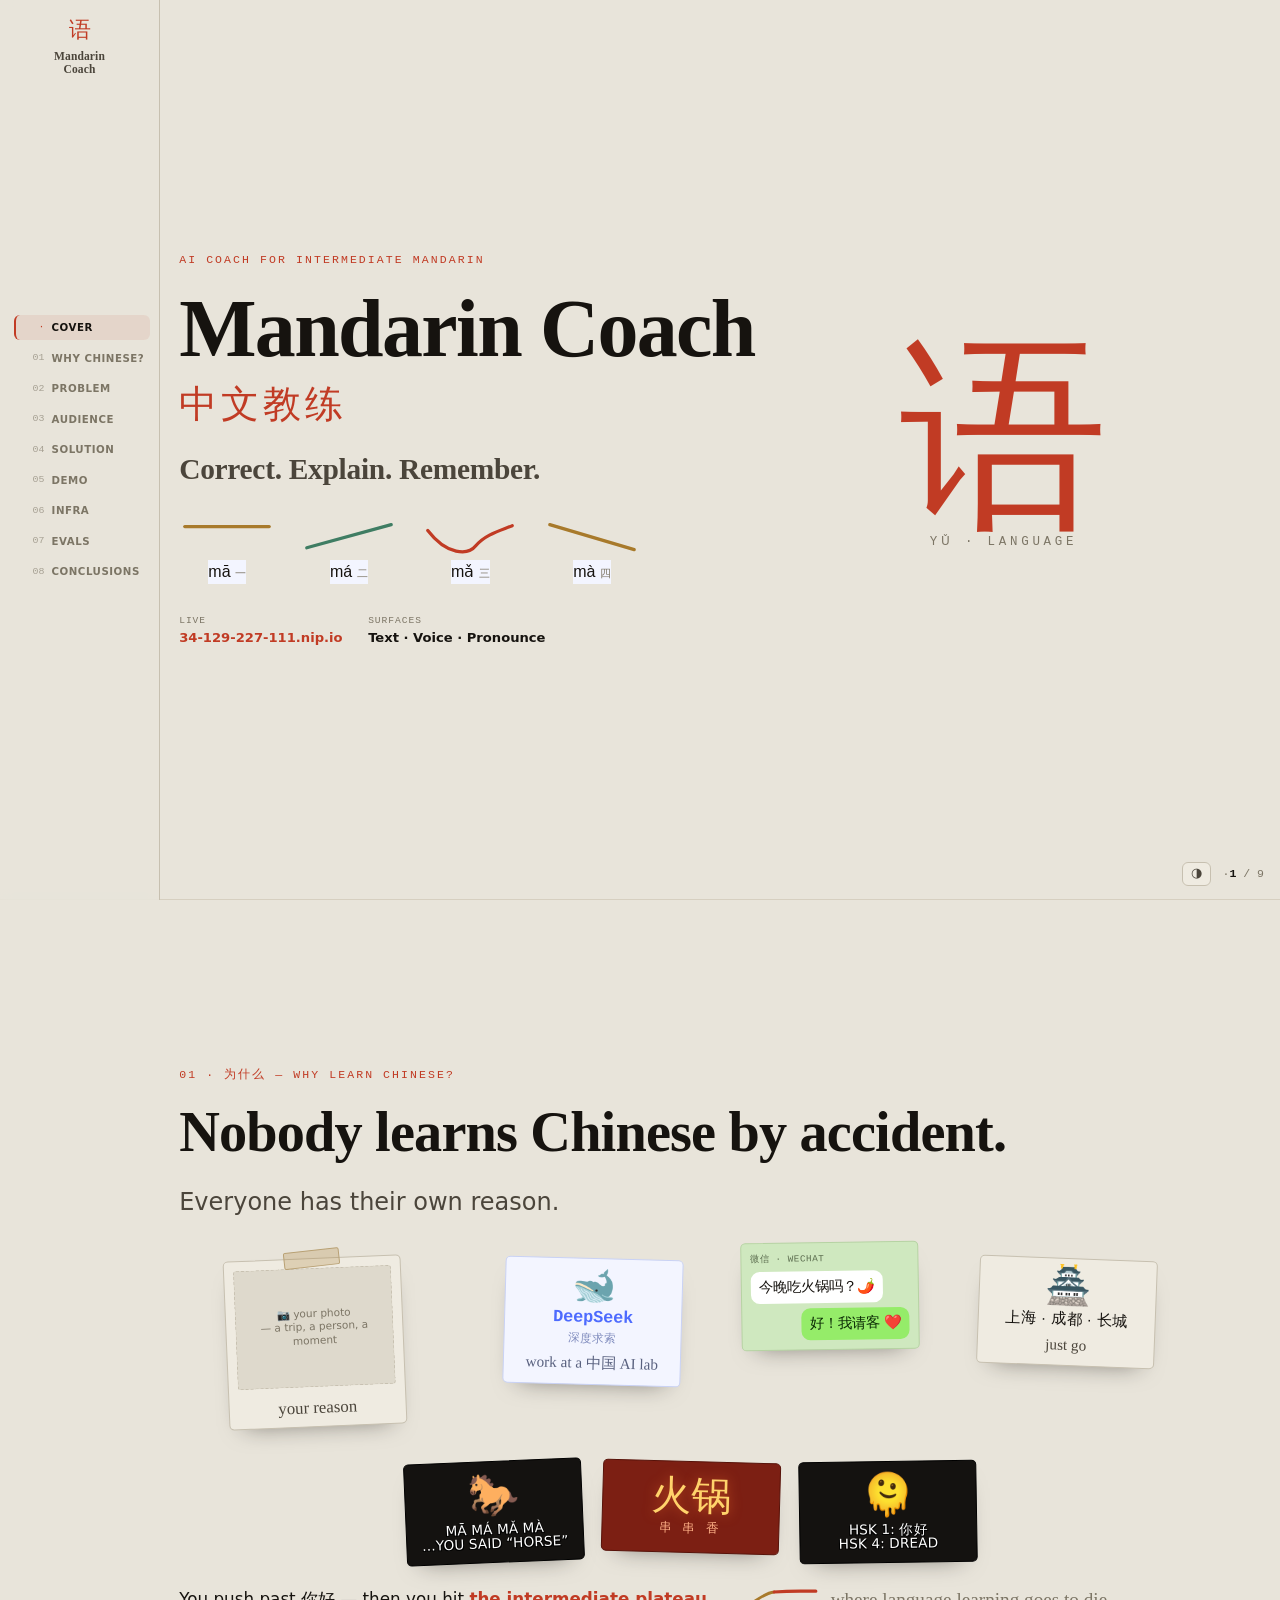
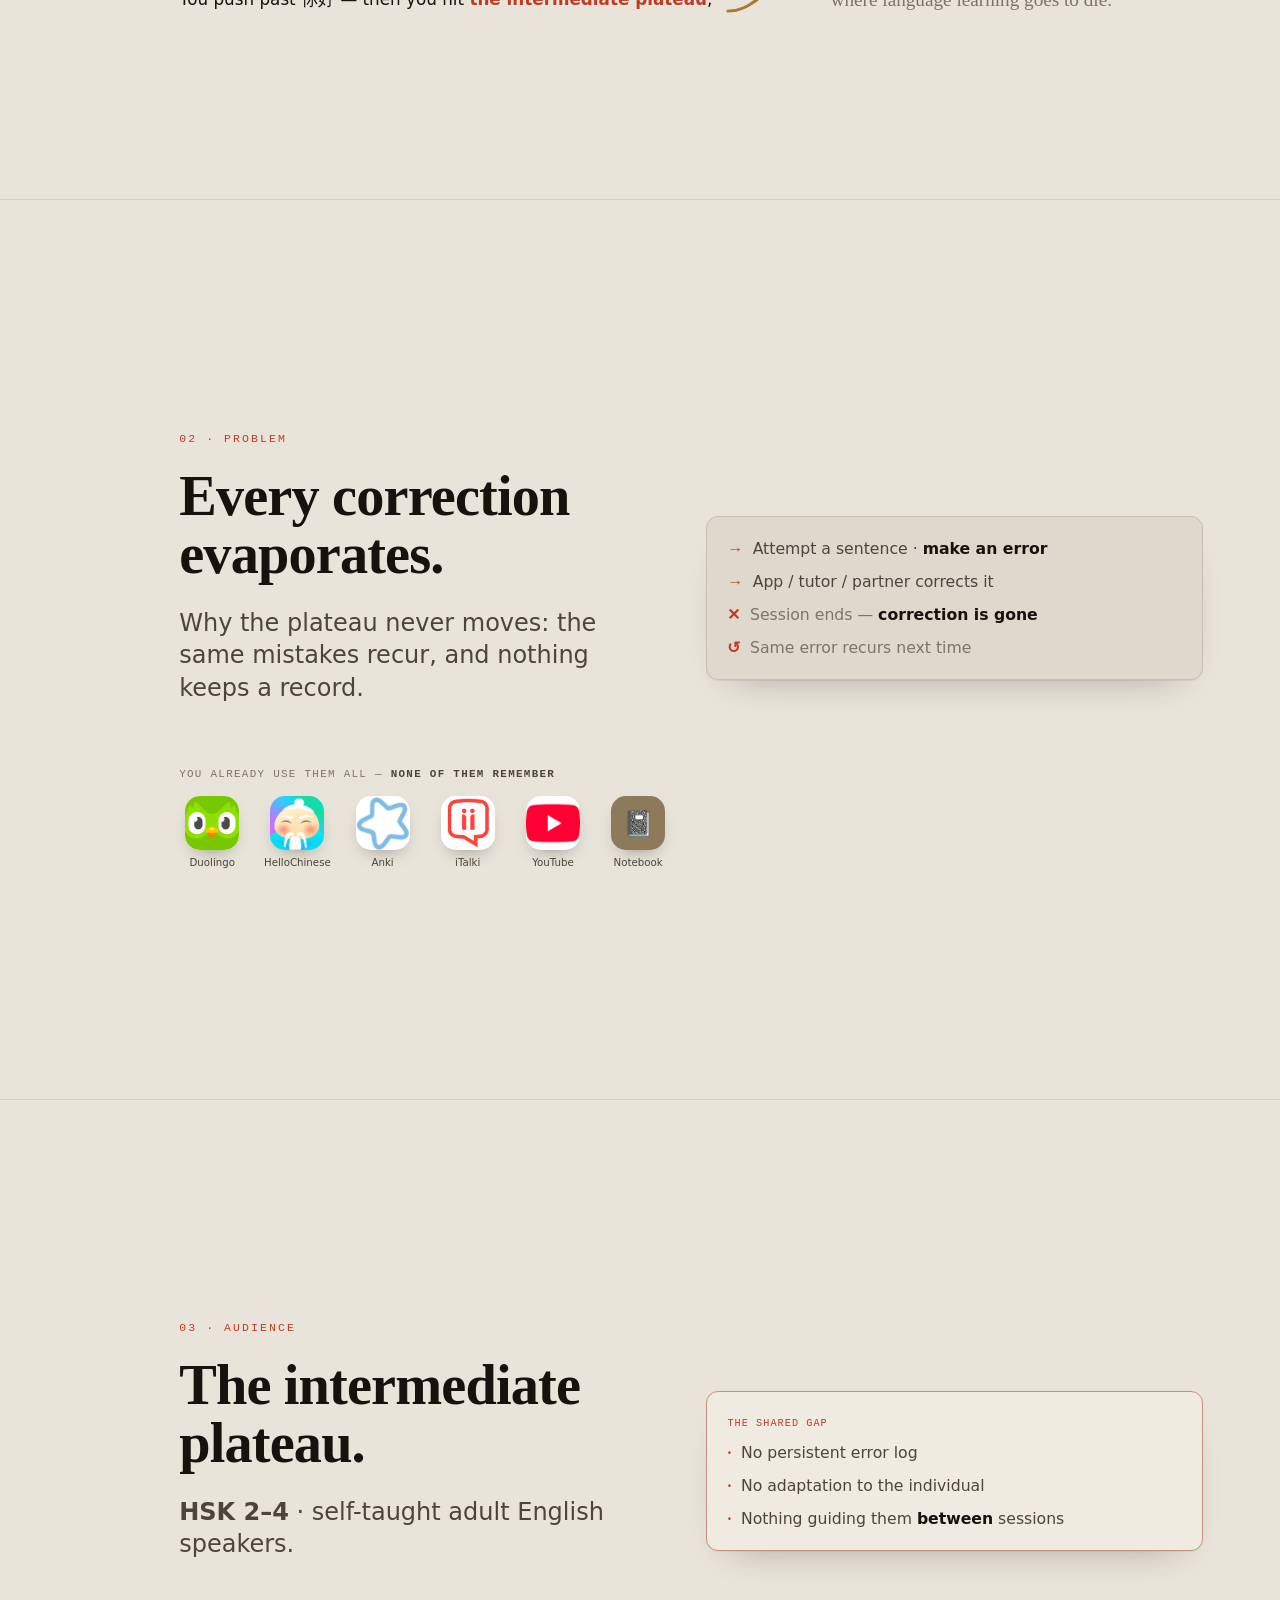
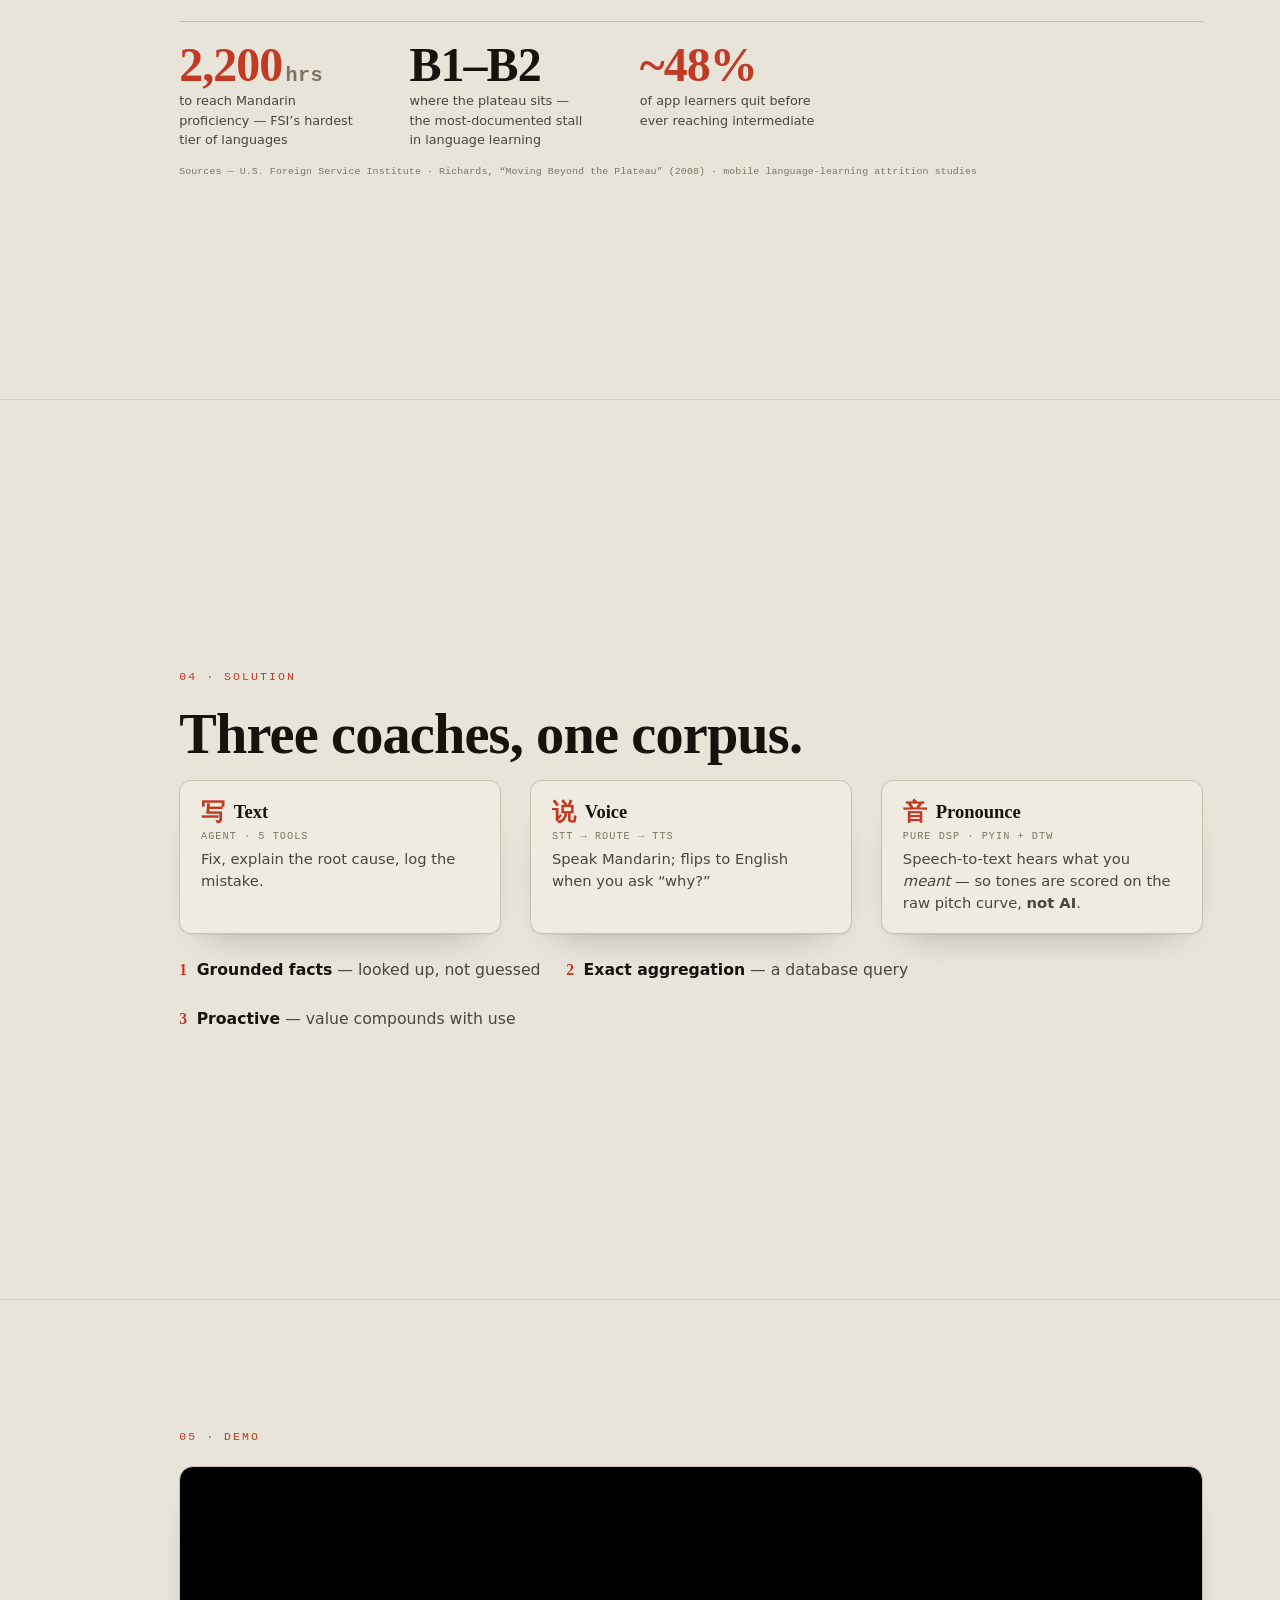
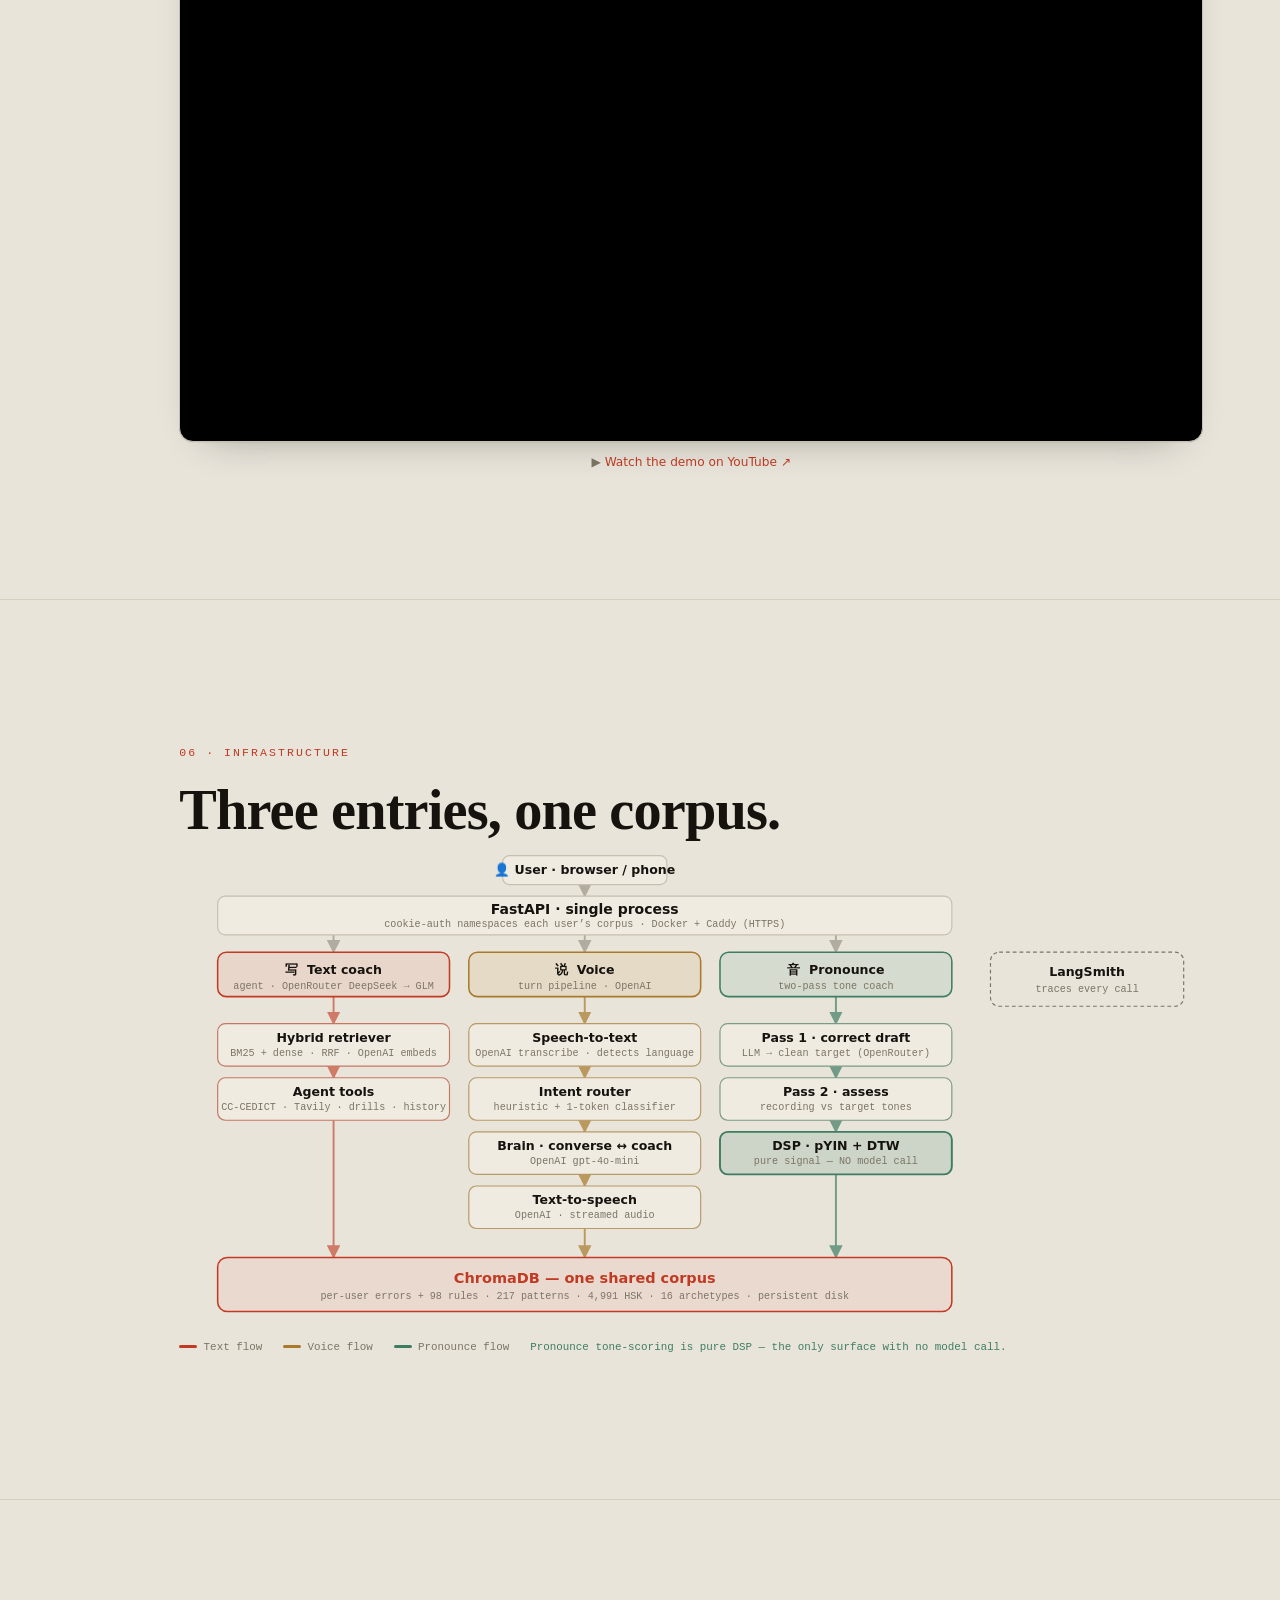
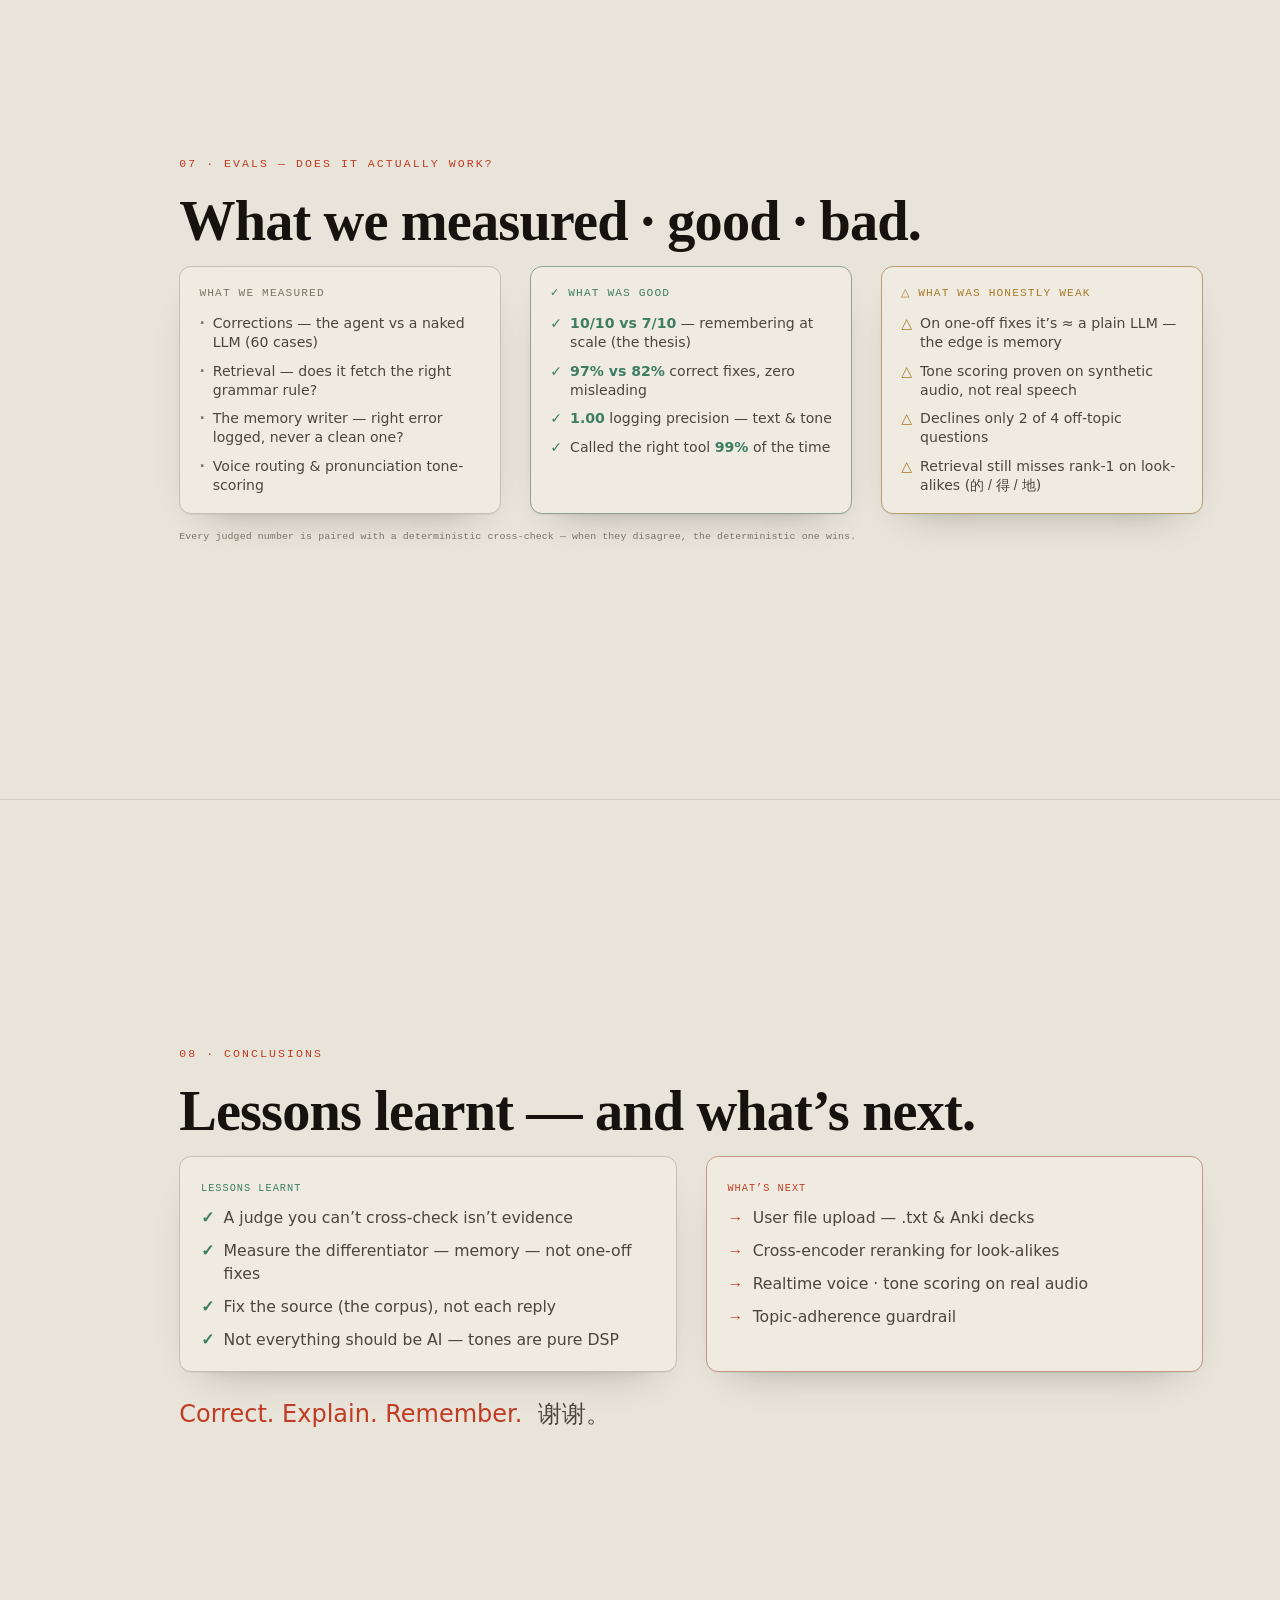
==== docs/presentation.html @ 0e67af4f "docs: embed the YouTube demo video on the Demo slide Co-Authored-By: Claude Opus 4.8 <noreply@anthro" ====
<!doctype html>
<html lang="en">
<head>
  <meta charset="utf-8">
  <meta name="viewport" content="width=device-width, initial-scale=1">
  <meta name="description" content="Mandarin Coach — product presentation deck.">
  <title>Mandarin Coach — Presentation</title>
</head>
<body>
<style>
  /* ============================================================
     Mandarin Coach — pitch deck
     Identity: "ink meets signal" — Chinese seal-ink linguistics
     fused with the pitch-contour / eval-metric engineering world.
     Sparse slides; full prose lives in the speaker script.
     ============================================================ */

  :root {
    --ink:      #16130F;
    --paper:    #E8E4DA;
    --paper-2:  #DEDACE;
    --cinnabar: #C13B24;
    --jade:     #3F7D63;
    --gold:     #A87A2B;

    --bg:        var(--paper);
    --bg-panel:  #EFEBE1;
    --bg-sunk:   #DED9CC;
    --fg:        var(--ink);
    --fg-soft:   #4B453B;
    --fg-faint:  #7C7565;
    --rule:      #C7C0B0;
    --rule-soft: #D6CFC0;
    --accent:    var(--cinnabar);
    --good:      var(--jade);
    --good-bg:   #DDE6DC;
    --neutral-bg:#DBD6C9;
    --shadow:    0 1px 0 rgba(22,19,15,.05), 0 18px 40px -28px rgba(22,19,15,.45);

    --maxw: 1080px;

    --sans: system-ui, -apple-system, "Segoe UI", Roboto, "Helvetica Neue", sans-serif;
    --serif: "Hoefler Text", "Baskerville", "Iowan Old Style", "Palatino Linotype", Georgia, serif;
    --mono: ui-monospace, "SF Mono", "JetBrains Mono", Menlo, Consolas, monospace;
    --cjk: "PingFang SC", "Hiragino Sans GB", "Source Han Sans SC", "Noto Sans CJK SC", "Microsoft YaHei", sans-serif;
    --hand: "Bradley Hand", "Marker Felt", "Segoe Print", "Comic Sans MS", cursive;
    --impact: "Impact", "Haettenschweiler", "Anton", "Arial Narrow Bold", var(--sans);
  }

  /* Light is the committed default for projection. Dark ships only as an
     explicit toggle (below) so it never auto-applies from the OS setting. */
  :root[data-theme="light"] {
    --bg:#E8E4DA; --bg-panel:#EFEBE1; --bg-sunk:#DED9CC;
    --fg:#16130F; --fg-soft:#4B453B; --fg-faint:#7C7565;
    --rule:#C7C0B0; --rule-soft:#D6CFC0;
    --cinnabar:#C13B24; --accent:#C13B24; --jade:#3F7D63; --good:#3F7D63;
    --good-bg:#DDE6DC; --gold:#A87A2B; --neutral-bg:#DBD6C9;
    --shadow:0 1px 0 rgba(22,19,15,.05), 0 18px 40px -28px rgba(22,19,15,.45);
  }
  :root[data-theme="dark"] {
    --bg:#16130F; --bg-panel:#1F1B16; --bg-sunk:#100D0A;
    --fg:#F2ECE0; --fg-soft:#C4BBAA; --fg-faint:#8A8171;
    --rule:#37312A; --rule-soft:#2A251F;
    --cinnabar:#E0623F; --accent:#E0623F; --jade:#74B192; --good:#74B192;
    --good-bg:#1B2A22; --gold:#D2A24C; --neutral-bg:#231F19;
    --shadow:0 1px 0 rgba(0,0,0,.3), 0 22px 48px -30px rgba(0,0,0,.8);
  }

  * { box-sizing: border-box; }
  /* The page itself is the scroll container — no nested scroller, no snap
     (scroll-snap misbehaves inside the artifact iframe). Slides stay full-height
     for local / full-screen presenting and one-per-page PDF export. */
  html { scroll-behavior: smooth; scroll-snap-type: y proximity; }
  @media (prefers-reduced-motion: reduce) { html { scroll-behavior: auto; scroll-snap-type: none; } }

  body {
    margin: 0; background: var(--bg); color: var(--fg);
    font-family: var(--sans); -webkit-font-smoothing: antialiased; line-height: 1.5;
  }

  .deck { position: relative; }

  .slide {
    scroll-snap-align: start; min-height: 100vh;
    display: flex; flex-direction: column; justify-content: center;
    padding: clamp(2rem, 5vw, 5rem) clamp(1.5rem, 6vw, 6rem);
    padding-left: clamp(1.5rem, 14vw, 12.5rem);
    position: relative; border-bottom: 1px solid var(--rule-soft);
  }
  .slide__inner { width: 100%; max-width: var(--maxw); margin: 0 auto; }

  /* ---------- left rail ---------- */
  .rail {
    position: fixed; left: 0; top: 0; bottom: 0;
    width: clamp(7.5rem, 13vw, 10rem);
    display: flex; flex-direction: column; justify-content: center; gap: .35rem;
    padding: 1.25rem .55rem 1.25rem .9rem;
    border-right: 1px solid var(--rule);
    background: color-mix(in srgb, var(--bg) 88%, transparent);
    backdrop-filter: blur(6px); z-index: 40;
  }
  .rail__mark {
    position: absolute; top: 1.2rem; left: 0; right: 0; text-align: center;
    font-family: var(--cjk); font-size: 1.4rem; color: var(--accent); line-height: 1;
  }
  .rail__brand {
    position: absolute; top: 3.1rem; left: 0; right: 0; text-align: center;
    font-family: var(--serif); font-weight: 600; font-size: .72rem; line-height: 1.15;
    color: var(--fg-soft); letter-spacing: .01em;
  }
  .rail a {
    display: grid; grid-template-columns: 1.4rem 1fr; align-items: center; gap: .45rem;
    text-decoration: none; color: var(--fg-faint);
    padding: .3rem .35rem; border-radius: 6px; transition: color .2s, background .2s;
    border-left: 2px solid transparent;
  }
  .rail a .n { font-family: var(--mono); font-size: .62rem; opacity: .6; font-variant-numeric: tabular-nums; text-align: right; }
  .rail a .t { font-size: .64rem; letter-spacing: .05em; text-transform: uppercase; font-weight: 600; white-space: nowrap; }
  .rail a[aria-current="true"] { color: var(--fg); border-left-color: var(--accent); background: color-mix(in srgb, var(--accent) 8%, transparent); }
  .rail a[aria-current="true"] .n { color: var(--accent); opacity: 1; }
  .rail a:hover { color: var(--fg); }
  @media (max-width: 780px) { .rail { display: none; } .slide { padding-left: clamp(1.5rem, 6vw, 5rem); } }

  /* ---------- hud ---------- */
  .hud {
    position: fixed; right: 1rem; bottom: .9rem; z-index: 45;
    display: flex; align-items: center; gap: .75rem;
    font-family: var(--mono); font-size: .72rem; color: var(--fg-faint); font-variant-numeric: tabular-nums;
  }
  .hud button {
    font: inherit; font-size: .82rem; cursor: pointer; background: var(--bg-panel); color: var(--fg-soft);
    border: 1px solid var(--rule); border-radius: 6px; padding: .28rem .5rem; line-height: 1;
  }
  .hud button:hover { color: var(--fg); border-color: var(--accent); }
  .hud .count b { color: var(--fg); }
  .hint {
    position: fixed; left: 50%; bottom: .9rem; transform: translateX(-50%); z-index: 44;
    font-size: .62rem; letter-spacing: .06em; text-transform: uppercase; color: var(--fg-faint);
    font-family: var(--mono); transition: opacity .5s; pointer-events: none;
  }
  @media print { .hud, .rail, .hint { display: none !important; } }

  /* ---------- typography ---------- */
  .eyebrow {
    font-family: var(--mono); font-size: .72rem; letter-spacing: .18em; text-transform: uppercase;
    color: var(--accent); margin: 0 0 1.3rem;
  }
  h1, h2, h3 { font-family: var(--serif); font-weight: 600; text-wrap: balance; }
  h1 { font-size: clamp(2.8rem, 6.4vw, 5.4rem); line-height: .98; letter-spacing: -.02em; margin: 0; }
  h2 { font-size: clamp(2.1rem, 4.4vw, 3.6rem); line-height: 1.02; letter-spacing: -.015em; margin: 0 0 1rem; }
  h3 { font-size: 1.16rem; line-height: 1.2; margin: 0 0 .3rem; }
  .lead { font-size: clamp(1.1rem, 1.9vw, 1.5rem); color: var(--fg-soft); max-width: 30ch; line-height: 1.35; }
  .muted { color: var(--fg-faint); }
  .accent { color: var(--accent); }
  .zh { font-family: var(--cjk); }

  /* tone motif */
  .tones { display: flex; gap: clamp(.7rem,2.2vw,1.6rem); flex-wrap: wrap; }
  .tone { display: flex; flex-direction: column; align-items: center; gap: .3rem; }
  .tone svg { width: clamp(58px, 8vw, 96px); height: auto; display: block; }
  .tone svg path { fill: none; stroke-width: 3.4; stroke-linecap: round; stroke-linejoin: round; }
  .tone .lab { font-family: var(--cjk); font-size: 1rem; color: var(--fg); }
  .tone .lab small { font-family: var(--mono); color: var(--fg-faint); font-size: .66rem; }

  /* layout helpers */
  .grid { display: grid; gap: clamp(1rem, 2.4vw, 1.8rem); }
  .cols-2 { grid-template-columns: repeat(2, 1fr); }
  .cols-3 { grid-template-columns: repeat(3, 1fr); }
  @media (max-width: 860px) { .cols-2, .cols-3 { grid-template-columns: 1fr; } }

  .card {
    background: var(--bg-panel); border: 1px solid var(--rule); border-radius: 12px;
    padding: 1.2rem 1.3rem; box-shadow: var(--shadow);
  }
  .card h3 { display: flex; align-items: center; gap: .55rem; }
  .card .kanji { font-family: var(--cjk); color: var(--accent); font-size: 1.5rem; line-height: 1; }
  .card p { font-size: .92rem; color: var(--fg-soft); margin: .25rem 0 0; }
  .card .role { font-family: var(--mono); font-size: .64rem; text-transform: uppercase; letter-spacing: .1em; color: var(--fg-faint); }

  /* metric figures */
  .stat { display: flex; flex-direction: column; gap: .15rem; }
  .stat .fig { font-family: var(--serif); font-weight: 600; font-size: clamp(2.6rem, 5vw, 3.8rem); line-height: 1; letter-spacing: -.02em; font-variant-numeric: tabular-nums; }
  .stat .fig.good { color: var(--good); }
  .stat .fig.accent { color: var(--accent); }
  .stat .cap { font-size: .8rem; color: var(--fg-soft); max-width: 22ch; }
  .stat .sub { font-family: var(--mono); font-size: .66rem; color: var(--fg-faint); }
  .versus { font-family: var(--mono); font-size: .72rem; color: var(--fg-faint); font-variant-numeric: tabular-nums; }
  .versus s { text-decoration: none; }

  /* short bullet list */
  ul.clean { list-style: none; padding: 0; margin: 0; display: flex; flex-direction: column; gap: .6rem; }
  ul.clean li { display: flex; gap: .6rem; font-size: .98rem; color: var(--fg-soft); align-items: baseline; }
  ul.clean li b { color: var(--fg); font-weight: 600; }
  ul.clean li .mk { color: var(--accent); font-family: var(--serif); font-weight: 700; flex: 0 0 auto; }

  code { font-family: var(--mono); font-size: .84em; background: var(--bg-sunk); padding: .05em .35em; border-radius: 4px; }

  /* chat mock */
  .phone { background: var(--bg-sunk); border: 1px solid var(--rule); border-radius: 16px; padding: 1rem; display: flex; flex-direction: column; gap: .65rem; box-shadow: var(--shadow); }
  .bubble { border-radius: 12px; padding: .55rem .8rem; font-size: .9rem; max-width: 90%; line-height: 1.4; }
  .bubble.me { align-self: flex-end; background: var(--neutral-bg); border: 1px solid var(--rule); }
  .bubble.ai { align-self: flex-start; background: var(--bg-panel); border: 1px solid var(--rule); }
  .ruby { display: inline-flex; flex-direction: column; align-items: center; margin: 0 .06em; vertical-align: bottom; }
  .ruby .py { font-family: var(--mono); font-size: .58rem; color: var(--fg-faint); line-height: 1; }
  .ruby .hz { font-family: var(--cjk); font-size: 1.15rem; line-height: 1.2; }
  .bubble .note { font-size: .72rem; color: var(--fg-faint); margin-top: .35rem; }
  .bubble .wrong { color: var(--accent); }
  .bubble .right { color: var(--good); font-weight: 600; }
  .memtag { font-family: var(--mono); font-size: .68rem; color: var(--accent); border: 1px dashed color-mix(in srgb, var(--accent) 45%, var(--rule)); border-radius: 6px; padding: .3rem .5rem; align-self: flex-start; }

  /* demo video screen */
  .videoscreen { position: relative; width: 100%; aspect-ratio: 16 / 9; background: linear-gradient(150deg, var(--bg-panel), var(--bg-sunk)); border: 1px solid var(--rule); border-radius: 14px; box-shadow: var(--shadow); display: flex; flex-direction: column; align-items: center; justify-content: center; gap: .8rem; overflow: hidden; }
  .videoscreen .chrome { position: absolute; top: 0; left: 0; right: 0; height: 28px; background: var(--bg-panel); border-bottom: 1px solid var(--rule); display: flex; align-items: center; gap: .35rem; padding: 0 .7rem; }
  .videoscreen .chrome i { width: 8px; height: 8px; border-radius: 50%; background: var(--rule); }
  .videoscreen .chrome .url { margin-left: .6rem; font-family: var(--mono); font-size: .6rem; letter-spacing: .04em; color: var(--fg-faint); }
  .videoscreen .play { width: 62px; height: 62px; border-radius: 50%; background: var(--accent); color: #fff; display: flex; align-items: center; justify-content: center; font-size: 1.4rem; padding-left: 4px; box-shadow: 0 10px 24px -8px color-mix(in srgb, var(--accent) 65%, transparent); }
  .videoscreen .vlabel { font-family: var(--mono); font-size: .72rem; letter-spacing: .1em; text-transform: uppercase; color: var(--fg-faint); }
  .vcap { text-align: center; font-size: .76rem; color: var(--fg-faint); margin: .7rem 0 0; }
  .demovid { width: 100%; aspect-ratio: 16 / 9; border-radius: 14px; border: 1px solid var(--rule); background: #000; box-shadow: var(--shadow); display: block; }
  .videoembed { position: relative; width: 100%; aspect-ratio: 16 / 9; border-radius: 14px; overflow: hidden; border: 1px solid var(--rule); box-shadow: var(--shadow); background: #000; }
  .videoembed iframe { position: absolute; inset: 0; width: 100%; height: 100%; border: 0; }
  .vcap a { color: var(--accent); text-decoration: none; }
  .vcap a:hover { text-decoration: underline; }

  /* infra diagram */
  .diagram { display: flex; flex-direction: column; gap: .7rem; }
  .layer { border: 1px solid var(--rule); border-radius: 12px; padding: .8rem 1rem; background: var(--bg-panel); }
  .layer.vm { border-color: color-mix(in srgb, var(--accent) 35%, var(--rule)); background: color-mix(in srgb, var(--accent) 6%, var(--bg-panel)); }
  .layer__label { font-family: var(--mono); font-size: .62rem; letter-spacing: .1em; text-transform: uppercase; color: var(--fg-faint); margin-bottom: .55rem; }
  .layer.vm > .layer__label { color: var(--accent); }
  .nodes { display: flex; gap: .55rem; flex-wrap: wrap; }
  .node { flex: 1 1 140px; background: var(--bg); border: 1px solid var(--rule); border-radius: 9px; padding: .55rem .7rem; min-width: 128px; }
  .node b { display: block; font-size: .84rem; }
  .node span { font-family: var(--mono); font-size: .62rem; color: var(--fg-faint); }
  .node.ext { background: var(--bg-sunk); border-style: dashed; }
  .flowdown { text-align: center; color: var(--fg-faint); font-family: var(--mono); font-size: .8rem; line-height: .5; }

  /* cover */
  .cover__grid { display: grid; grid-template-columns: 1.3fr .9fr; gap: clamp(1.5rem, 4vw, 3rem); align-items: center; }
  @media (max-width: 860px) { .cover__grid { grid-template-columns: 1fr; } }
  .cover__meta { display: flex; flex-wrap: wrap; gap: 1.6rem; margin-top: 1.9rem; font-size: .82rem; }
  .cover__meta div span { display: block; font-family: var(--mono); font-size: .6rem; letter-spacing: .1em; text-transform: uppercase; color: var(--fg-faint); }
  .cover__meta div b { font-weight: 600; }
  .cover__meta a { color: var(--accent); text-decoration: none; }
  .bigkanji { font-family: var(--cjk); font-size: clamp(6rem, 18vw, 13rem); line-height: .8; color: var(--accent); text-align: center; }
  .bigkanji small { display: block; font-family: var(--mono); font-size: .78rem; letter-spacing: .3em; color: var(--fg-faint); margin-top: 1.2rem; }
  .cover__zh { font-family: var(--cjk); color: var(--accent); font-size: clamp(1.6rem, 3vw, 2.4rem); letter-spacing: .1em; margin: .35rem 0 0; }
  .cover__tag { font-family: var(--serif); font-weight: 600; font-size: clamp(1.25rem, 2.3vw, 1.9rem); color: var(--fg-soft); margin: .9rem 0 0; letter-spacing: -.01em; }

  /* ---------- Why-Chinese scrapbook ---------- */
  .scrap { display: flex; flex-wrap: wrap; gap: 1.1rem 1.2rem; justify-content: center; align-items: flex-start; margin: 1.1rem 0 1.3rem; }
  .snap { position: relative; width: 178px; background: var(--bg-panel); border: 1px solid var(--rule); border-radius: 5px; box-shadow: 0 12px 24px -16px rgba(22,19,15,.55); padding: .55rem; }
  .snap:nth-child(4n+1) { transform: rotate(-2.4deg); }
  .snap:nth-child(4n+2) { transform: rotate(1.6deg); }
  .snap:nth-child(4n+3) { transform: rotate(-.9deg); }
  .snap:nth-child(4n+4) { transform: rotate(2.2deg); }
  .snap .tape { position: absolute; top: -9px; left: 50%; width: 56px; height: 17px; transform: translateX(-50%) rotate(-4deg); background: color-mix(in srgb, var(--gold) 24%, transparent); border: 1px solid color-mix(in srgb, var(--gold) 45%, var(--rule)); border-radius: 2px; }
  .hand { font-family: var(--hand); }

  .polaroid { padding-bottom: .3rem; }
  .polaroid .photo { aspect-ratio: 4/3; background: var(--bg-sunk); border: 1px dashed var(--rule); border-radius: 3px; display: flex; align-items: center; justify-content: center; text-align: center; color: var(--fg-faint); font-size: .66rem; line-height: 1.3; padding: .5rem; }
  .polaroid figcaption { font-family: var(--hand); text-align: center; color: var(--fg-soft); font-size: 1.05rem; padding: .5rem .2rem .1rem; }

  .wechat { background: #cfe8bf; border-color: #b6d3a3; }
  .wechat .wxhead { font-family: var(--mono); font-size: .58rem; letter-spacing: .06em; text-transform: uppercase; color: #5c6d4f; margin-bottom: .35rem; }
  .wechat .wxwrap { display: flex; flex-direction: column; gap: .32rem; }
  .wechat .wx { font-family: var(--cjk); font-size: .9rem; border-radius: 9px; padding: .32rem .5rem; max-width: 86%; }
  .wechat .wx.in { background: #ffffff; color: #16130F; align-self: flex-start; }
  .wechat .wx.out { background: #95EC69; color: #0b2a05; margin-left: auto; }

  .sign { background: #7c1f13; border-color: #571209; text-align: center; padding: .8rem .55rem; }
  .sign .big { display: block; font-family: var(--cjk); font-size: 2.5rem; line-height: 1; color: #ffd36b; text-shadow: 0 0 12px rgba(255,120,50,.55); }
  .sign small { font-family: var(--cjk); font-size: .78rem; letter-spacing: .32em; color: #ffb187; }

  .tian { text-align: center; padding-bottom: .35rem; }
  .tian .sq { position: relative; width: 90px; height: 90px; margin: .25rem auto .1rem; display: flex; align-items: center; justify-content: center; font-family: var(--cjk); font-size: 2.9rem; color: var(--accent); border: 1.5px solid color-mix(in srgb, var(--accent) 60%, var(--rule)); }
  .tian .sq::before { content: ""; position: absolute; left: 0; right: 0; top: 50%; border-top: 1px dashed color-mix(in srgb, var(--accent) 45%, var(--rule)); }
  .tian .sq::after { content: ""; position: absolute; top: 0; bottom: 0; left: 50%; border-left: 1px dashed color-mix(in srgb, var(--accent) 45%, var(--rule)); }
  .tian figcaption { font-family: var(--hand); color: var(--fg-soft); font-size: 1rem; }

  .sub { background: #0d0d0d; border-color: #000; padding: .7rem .6rem; }
  .sub .line { font-family: var(--cjk); color: #fff; text-align: center; font-size: 1.1rem; }
  .sub .py { font-family: var(--mono); color: #b9b9b9; text-align: center; font-size: .62rem; margin-top: .18rem; }

  .meme { background: #141210; border-color: #000; text-align: center; padding: .7rem .55rem; }
  .meme .big { display: block; font-size: 2.6rem; line-height: 1.05; }
  .meme .cap { display: block; font-family: var(--impact); text-transform: uppercase; color: #fff; font-size: .85rem; line-height: 1.08; letter-spacing: .01em; margin-top: .3rem; text-shadow: 1px 1px 0 #000, -1px 1px 0 #000; }

  .lab { background: #f3f5ff; border-color: #c9d2f5; text-align: center; }
  .lab .big { display: block; font-size: 2.2rem; line-height: 1; }
  .lab .brand { display: block; font-family: var(--mono); font-weight: 700; font-size: 1.06rem; color: #4d6bfe; letter-spacing: -.01em; margin-top: .12rem; }
  .lab .sm { display: block; font-family: var(--cjk); font-size: .72rem; color: #7f8bbd; }
  .lab figcaption { font-family: var(--hand); color: #59617f; font-size: .95rem; margin-top: .28rem; }

  .travel { text-align: center; }
  .travel .big { display: block; font-size: 2.3rem; line-height: 1; }
  .travel .places { display: block; font-family: var(--cjk); font-size: .95rem; color: var(--fg); margin-top: .2rem; letter-spacing: .04em; }
  .travel figcaption { font-family: var(--hand); color: var(--fg-soft); font-size: .95rem; margin-top: .2rem; }

  @media (max-width: 780px) { .snap { width: 44vw; } }

  /* ---------- architecture flow diagram ---------- */
  .archwrap { overflow-x: auto; margin-top: .3rem; }
  .arch { width: 100%; min-width: 880px; height: auto; display: block; }
  .arch text { text-anchor: middle; }
  .arch .box { fill: var(--bg-panel); stroke: var(--rule); stroke-width: 1.2; }
  .arch .box.hdrT { fill: color-mix(in srgb, var(--cinnabar) 12%, var(--bg-panel)); stroke: var(--cinnabar); stroke-width: 1.6; }
  .arch .box.hdrV { fill: color-mix(in srgb, var(--gold) 15%, var(--bg-panel)); stroke: var(--gold); stroke-width: 1.6; }
  .arch .box.hdrP { fill: color-mix(in srgb, var(--jade) 15%, var(--bg-panel)); stroke: var(--jade); stroke-width: 1.6; }
  .arch .box.text { stroke: color-mix(in srgb, var(--cinnabar) 55%, var(--rule)); }
  .arch .box.voice { stroke: color-mix(in srgb, var(--gold) 55%, var(--rule)); }
  .arch .box.pron { stroke: color-mix(in srgb, var(--jade) 55%, var(--rule)); }
  .arch .box.hi { fill: color-mix(in srgb, var(--jade) 20%, var(--bg-panel)); stroke: var(--jade); stroke-width: 2; }
  .arch .box.ext { fill: var(--bg-sunk); }
  .arch .box.spine { fill: color-mix(in srgb, var(--accent) 10%, var(--bg-panel)); stroke: var(--accent); stroke-width: 1.6; }
  .arch .box.trace { fill: none; stroke: var(--fg-faint); stroke-dasharray: 4 3; }
  .arch .ttl { fill: var(--fg); font: 600 13px var(--sans); }
  .arch .sub { fill: var(--fg-faint); font: 10.5px var(--mono); }
  .arch .big { fill: var(--fg); font: 600 14.5px var(--sans); }
  .arch .lg { fill: var(--accent); font: 600 15px var(--sans); }
  .arch .link { fill: none; stroke-width: 2; }
  .arch .link.flow { stroke: var(--fg-faint); opacity: .5; }
  .arch .link.text { stroke: var(--cinnabar); opacity: .62; }
  .arch .link.voice { stroke: var(--gold); opacity: .7; }
  .arch .link.pron { stroke: var(--jade); opacity: .7; }
  .arch .link.trace { stroke: var(--fg-faint); stroke-dasharray: 4 4; opacity: .5; }

  .archlegend { display: flex; flex-wrap: wrap; gap: .4rem 1.3rem; align-items: center; margin-top: .7rem; font-family: var(--mono); font-size: .68rem; color: var(--fg-faint); }
  .archlegend i { display: inline-block; width: 18px; height: 3px; border-radius: 2px; vertical-align: middle; margin-right: .4rem; }
  .archlegend i.text { background: var(--cinnabar); }
  .archlegend i.voice { background: var(--gold); }
  .archlegend i.pron { background: var(--jade); }
  .archlegend i.trace { background: repeating-linear-gradient(90deg, var(--fg-faint) 0 4px, transparent 4px 8px); }
  .archlegend .em { color: var(--jade); }

  /* ---------- evals split ---------- */
  .evalsplit { margin-top: .3rem; align-items: start; }
  .evalcol { display: flex; flex-direction: column; gap: 1rem; }
  .evalcol .clabel { font-family: var(--mono); font-size: .7rem; letter-spacing: .14em; text-transform: uppercase; }
  .evalcol.text .clabel { color: var(--cinnabar); }
  .evalcol.voice .clabel { color: var(--gold); }
  .evalstats { display: flex; gap: 1.4rem 1.9rem; flex-wrap: wrap; }
  .evalstats .stat .fig { font-size: clamp(1.9rem, 3.4vw, 2.7rem); }
  .also { font-family: var(--mono); font-size: .73rem; color: var(--fg-faint); line-height: 1.75; max-width: 44ch; margin: 0; }
  .also b { color: var(--fg-soft); font-weight: 600; }
  @media (min-width: 861px) { .evalcol.voice { border-left: 1px solid var(--rule); padding-left: clamp(1.2rem, 2.8vw, 2.6rem); } }

  /* ---------- app-icon row (problem slide) ---------- */
  .apps { margin-top: clamp(1.3rem, 3.5vh, 2.4rem); }
  .applabel { font-family: var(--mono); font-size: .68rem; text-transform: uppercase; letter-spacing: .12em; color: var(--fg-faint); }
  .applabel b { color: var(--fg-soft); font-weight: 600; }
  .approw { display: flex; gap: 1.2rem; flex-wrap: wrap; margin-top: .8rem; }
  .app { display: flex; flex-direction: column; align-items: center; gap: .42rem; margin: 0; width: 66px; }
  .app .ic { width: 54px; height: 54px; border-radius: 15px; background: var(--b, var(--rule)); display: flex; align-items: center; justify-content: center; font-size: 1.55rem; color: #fff; box-shadow: 0 8px 18px -10px rgba(22,19,15,.5); }
  .app .ic.zh { font-family: var(--cjk); font-weight: 600; }
  .app img.ic { object-fit: cover; background: #fff; }
  .app figcaption { font-size: .64rem; color: var(--fg-soft); text-align: center; line-height: 1.15; }

  /* ---------- plateau stats (audience slide) ---------- */
  .platstats { margin-top: clamp(1.4rem, 4vh, 2.4rem); border-top: 1px solid var(--rule); padding-top: 1.2rem; }
  .platstats .row { display: flex; gap: clamp(1.6rem, 4vw, 3.2rem); flex-wrap: wrap; }
  .platstats .stat .fig { font-size: clamp(2rem, 3.8vw, 3rem); }
  .platstats .u { font-size: .42em; font-family: var(--mono); color: var(--fg-faint); margin-left: .15em; letter-spacing: .02em; }
  .src { font-family: var(--mono); font-size: .62rem; color: var(--fg-faint); margin: 1rem 0 0; letter-spacing: .01em; }

  /* ---------- evals: measured / good / bad ---------- */
  .evalgrid { margin-top: .3rem; align-items: stretch; }
  .ecol { background: var(--bg-panel); border: 1px solid var(--rule); border-radius: 12px; padding: 1.1rem 1.2rem; display: flex; flex-direction: column; gap: .8rem; box-shadow: var(--shadow); }
  .ecol.good { border-color: color-mix(in srgb, var(--jade) 42%, var(--rule)); }
  .ecol.bad { border-color: color-mix(in srgb, var(--gold) 48%, var(--rule)); }
  .ecol .clabel { font-family: var(--mono); font-size: .7rem; letter-spacing: .1em; text-transform: uppercase; color: var(--fg-faint); }
  .ecol.good .clabel { color: var(--jade); }
  .ecol.bad .clabel { color: var(--gold); }
  .ecol ul { list-style: none; margin: 0; padding: 0; display: flex; flex-direction: column; gap: .6rem; }
  .ecol li { display: flex; gap: .5rem; font-size: .88rem; color: var(--fg-soft); line-height: 1.35; align-items: baseline; }
  .ecol li .m { flex: 0 0 auto; color: var(--fg-faint); font-weight: 700; }
  .ecol.good li .m { color: var(--jade); }
  .ecol.bad li .m { color: var(--gold); }
  .ecol li b { color: var(--fg); font-weight: 600; }
  .ecol.good li b { color: var(--jade); }

  @media print {
    .deck { height: auto; overflow: visible; }
    .slide { page-break-after: always; min-height: 92vh; border: 0; padding-left: clamp(1.5rem,6vw,5rem); }
    body { background: #fff; }
  }
</style>

<div class="rail" aria-label="slides"><div class="rail__mark">语</div><div class="rail__brand">Mandarin<br>Coach</div></div>

<div class="hud">
  <button id="themeBtn" title="Toggle light / dark" aria-label="Toggle theme">◑</button>
  <span class="count">·<b id="cur">1</b> / <span id="tot">8</span></span>
</div>
<div class="hint" id="hint">↑ ↓ · space to advance</div>

<main class="deck" id="deck">

  <!-- 0 · COVER -->
  <section class="slide" id="s-cover" data-title="Cover">
    <div class="slide__inner">
      <div class="cover__grid">
        <div>
          <p class="eyebrow">AI coach for intermediate Mandarin</p>
          <h1>Mandarin&nbsp;Coach</h1>
          <p class="cover__zh zh">中文教练</p>
          <p class="cover__tag">Correct. Explain. Remember.</p>
          <div class="tones" style="margin-top:1.6rem;" aria-hidden="true">
            <div class="tone"><svg viewBox="0 0 100 40"><path d="M6,10 L94,10" stroke="var(--gold)"/></svg><span class="lab">mā <small>一</small></span></div>
            <div class="tone"><svg viewBox="0 0 100 40"><path d="M6,32 L94,8" stroke="var(--jade)"/></svg><span class="lab">má <small>二</small></span></div>
            <div class="tone"><svg viewBox="0 0 100 40"><path d="M6,14 C26,40 48,40 56,30 C66,18 82,14 94,9" stroke="var(--cinnabar)"/></svg><span class="lab">mǎ <small>三</small></span></div>
            <div class="tone"><svg viewBox="0 0 100 40"><path d="M6,8 L94,34" stroke="var(--gold)"/></svg><span class="lab">mà <small>四</small></span></div>
          </div>
          <div class="cover__meta">
            <div><span>Live</span><b><a href="https://34-129-227-111.nip.io">34-129-227-111.nip.io</a></b></div>
            <div><span>Surfaces</span><b>Text · Voice · Pronounce</b></div>
          </div>
        </div>
        <div class="bigkanji">语<small>YǓ · LANGUAGE</small></div>
      </div>
    </div>
  </section>

  <!-- 1 · WHY CHINESE -->
  <section class="slide" id="s-why" data-title="Why Chinese?">
    <div class="slide__inner">
      <p class="eyebrow">01 · 为什么 — Why learn Chinese?</p>
      <h2 style="margin-bottom:.25rem;">Nobody learns Chinese by accident.</h2>
      <p class="lead" style="max-width:none;">Everyone has their own reason.</p>

      <div class="scrap">
        <figure class="snap polaroid"><span class="tape"></span>
          <div class="photo">📷 your photo<br>— a trip, a person, a moment</div>
          <figcaption>your reason</figcaption>
        </figure>

        <figure class="snap lab">
          <span class="big">🐋</span>
          <span class="brand">DeepSeek</span>
          <span class="sm">深度求索</span>
          <figcaption>work at a 中国 AI lab</figcaption>
        </figure>

        <div class="snap wechat">
          <div class="wxhead">微信 · WeChat</div>
          <div class="wxwrap">
            <div class="wx in">今晚吃火锅吗？🌶️</div>
            <div class="wx out">好！我请客 ❤️</div>
          </div>
        </div>

        <figure class="snap travel">
          <span class="big">🏯</span>
          <span class="places">上海 · 成都 · 长城</span>
          <figcaption>just go</figcaption>
        </figure>

        <div class="snap meme">
          <span class="big">🐎</span>
          <span class="cap">mā má mǎ mà<br>…you said “horse”</span>
        </div>

        <div class="snap sign">
          <span class="big">火锅</span>
          <small>串 串 香</small>
        </div>

        <div class="snap meme">
          <span class="big">🫠</span>
          <span class="cap">HSK 1: 你好<br>HSK 4: dread</span>
        </div>
      </div>

      <p style="font-size:1.05rem; color:var(--fg); display:flex; align-items:center; gap:.7rem; flex-wrap:wrap;">
        <span>You push past <span class="zh">你好</span> — then you hit <b class="accent">the intermediate plateau</b>,</span>
        <svg viewBox="0 0 120 40" style="width:96px; height:auto;" aria-hidden="true">
          <path d="M6,34 C34,34 44,12 64,10" fill="none" stroke="var(--gold)" stroke-width="3.5" stroke-linecap="round"/>
          <path d="M64,10 C88,8 104,9 116,9" fill="none" stroke="var(--cinnabar)" stroke-width="4" stroke-linecap="round"/>
        </svg>
        <span class="hand" style="font-size:1.2rem; color:var(--fg-faint);">where language learning goes to die.</span>
      </p>
    </div>
  </section>

  <!-- 2 · PROBLEM -->
  <section class="slide" id="s-problem" data-title="Problem">
    <div class="slide__inner">
      <p class="eyebrow">02 · Problem</p>
      <div class="grid cols-2" style="align-items:center;">
        <div>
          <h2>Every correction<br>evaporates.</h2>
          <p class="lead">Why the plateau never moves: the same mistakes recur, and nothing keeps a record.</p>
        </div>
        <div class="card" style="background:var(--bg-sunk);">
          <ul class="clean">
            <li><span class="mk">→</span><span>Attempt a sentence · <b>make an error</b></span></li>
            <li><span class="mk">→</span><span>App / tutor / partner corrects it</span></li>
            <li><span class="mk">✕</span><span class="muted">Session ends — <b>correction is gone</b></span></li>
            <li><span class="mk">↺</span><span class="muted">Same error recurs next time</span></li>
          </ul>
        </div>
      </div>

      <div class="apps">
        <span class="applabel">You already use them all — <b>none of them remember</b></span>
        <div class="approw">
          <figure class="app"><img class="ic" src="[data-uri]" alt="Duolingo logo"><figcaption>Duolingo</figcaption></figure>
          <figure class="app"><img class="ic" src="[data-uri]" alt="HelloChinese logo"><figcaption>HelloChinese</figcaption></figure>
          <figure class="app"><img class="ic" src="[data-uri]" alt="Anki logo"><figcaption>Anki</figcaption></figure>
          <figure class="app"><img class="ic" src="[data-uri]" alt="iTalki logo"><figcaption>iTalki</figcaption></figure>
          <figure class="app"><img class="ic" src="[data-uri]" alt="YouTube logo"><figcaption>YouTube</figcaption></figure>
          <figure class="app"><span class="ic" style="--b:#8C7A5B">📓</span><figcaption>Notebook</figcaption></figure>
        </div>
      </div>
    </div>
  </section>

  <!-- 2 · AUDIENCE -->
  <section class="slide" id="s-audience" data-title="Audience">
    <div class="slide__inner">
      <p class="eyebrow">03 · Audience</p>
      <div class="grid cols-2" style="align-items:center;">
        <div>
          <h2>The intermediate<br>plateau.</h2>
          <p class="lead"><b>HSK 2–4</b> · self-taught adult English speakers.</p>
        </div>
        <div class="card" style="border-color:color-mix(in srgb, var(--accent) 35%, var(--rule));">
          <p class="role" style="color:var(--accent);">The shared gap</p>
          <ul class="clean" style="margin-top:.6rem;">
            <li><span class="mk">·</span><span>No persistent error log</span></li>
            <li><span class="mk">·</span><span>No adaptation to the individual</span></li>
            <li><span class="mk">·</span><span>Nothing guiding them <b>between</b> sessions</span></li>
          </ul>
        </div>
      </div>

      <div class="platstats">
        <div class="row">
          <div class="stat"><span class="fig accent">2,200<span class="u">hrs</span></span><span class="cap">to reach Mandarin proficiency — FSI’s hardest tier of languages</span></div>
          <div class="stat"><span class="fig">B1–B2</span><span class="cap">where the plateau sits — the most-documented stall in language learning</span></div>
          <div class="stat"><span class="fig accent">~48%</span><span class="cap">of app learners quit before ever reaching intermediate</span></div>
        </div>
        <p class="src">Sources — U.S. Foreign Service Institute · Richards, “Moving Beyond the Plateau” (2008) · mobile language-learning attrition studies</p>
      </div>
    </div>
  </section>

  <!-- 4 · SOLUTION -->
  <section class="slide" id="s-solution" data-title="Solution">
    <div class="slide__inner">
      <p class="eyebrow">04 · Solution</p>
      <h2>Three coaches, one corpus.</h2>
      <div class="grid cols-3" style="margin-top:.3rem;">
        <div class="card"><h3><span class="kanji">写</span> Text</h3><p class="role">agent · 5 tools</p><p>Fix, explain the root cause, log the mistake.</p></div>
        <div class="card"><h3><span class="kanji">说</span> Voice</h3><p class="role">STT → route → TTS</p><p>Speak Mandarin; flips to English when you ask “why?”</p></div>
        <div class="card"><h3><span class="kanji">音</span> Pronounce</h3><p class="role">pure DSP · pYIN + DTW</p><p>Speech-to-text hears what you <em>meant</em> — so tones are scored on the raw pitch curve, <b>not AI</b>.</p></div>
      </div>
      <ul class="clean" style="margin-top:1.5rem; flex-direction:row; flex-wrap:wrap; gap:1.6rem;">
        <li><span class="mk">1</span><span><b>Grounded facts</b> — looked up, not guessed</span></li>
        <li><span class="mk">2</span><span><b>Exact aggregation</b> — a database query</span></li>
        <li><span class="mk">3</span><span><b>Proactive</b> — value compounds with use</span></li>
      </ul>
    </div>
  </section>

  <!-- 5 · DEMO -->
  <section class="slide" id="s-demo" data-title="Demo">
    <div class="slide__inner">
      <p class="eyebrow">05 · Demo</p>
      <div class="videoembed">
        <iframe src="https://www.youtube-nocookie.com/embed/O0jcxvkNCfY"
                title="Mandarin Coach — app demo"
                allow="accelerometer; autoplay; clipboard-write; encrypted-media; gyroscope; picture-in-picture; web-share"
                referrerpolicy="strict-origin-when-cross-origin"
                allowfullscreen loading="lazy"></iframe>
      </div>
      <p class="vcap">▶ <a href="https://www.youtube.com/watch?v=O0jcxvkNCfY" target="_blank" rel="noopener">Watch the demo on YouTube ↗</a></p>
    </div>
  </section>

  <!-- 6 · INFRA -->
  <section class="slide" id="s-infra" data-title="Infra">
    <div class="slide__inner">
      <p class="eyebrow">06 · Infrastructure</p>
      <h2 style="margin:0 0 .3rem;">Three entries, one corpus.</h2>
      <div class="archwrap">
        <svg class="arch" viewBox="0 0 1060 500" role="img" aria-label="Architecture flow: three entry pipelines sharing one corpus">
          <defs>
            <marker id="aG" viewBox="0 0 10 10" refX="9" refY="5" markerWidth="7" markerHeight="7" orient="auto"><path d="M0,0 L10,5 L0,10 z" fill="var(--fg-faint)"/></marker>
            <marker id="aT" viewBox="0 0 10 10" refX="9" refY="5" markerWidth="7" markerHeight="7" orient="auto"><path d="M0,0 L10,5 L0,10 z" fill="var(--cinnabar)"/></marker>
            <marker id="aV" viewBox="0 0 10 10" refX="9" refY="5" markerWidth="7" markerHeight="7" orient="auto"><path d="M0,0 L10,5 L0,10 z" fill="var(--gold)"/></marker>
            <marker id="aP" viewBox="0 0 10 10" refX="9" refY="5" markerWidth="7" markerHeight="7" orient="auto"><path d="M0,0 L10,5 L0,10 z" fill="var(--jade)"/></marker>
          </defs>

          <!-- ================= LINKS (drawn first, nodes overlay) ================= -->
          <path class="link flow" d="M420,44 L420,54" marker-end="url(#aG)"/>
          <path class="link flow" d="M160,94 L160,112" marker-end="url(#aG)"/>
          <path class="link flow" d="M420,94 L420,112" marker-end="url(#aG)"/>
          <path class="link flow" d="M680,94 L680,112" marker-end="url(#aG)"/>

          <!-- within Text -->
          <path class="link text" d="M160,158 L160,186" marker-end="url(#aT)"/>
          <path class="link text" d="M160,230 L160,242" marker-end="url(#aT)"/>
          <!-- within Voice -->
          <path class="link voice" d="M420,158 L420,186" marker-end="url(#aV)"/>
          <path class="link voice" d="M420,230 L420,242" marker-end="url(#aV)"/>
          <path class="link voice" d="M420,286 L420,298" marker-end="url(#aV)"/>
          <path class="link voice" d="M420,342 L420,354" marker-end="url(#aV)"/>
          <!-- within Pronounce -->
          <path class="link pron" d="M680,158 L680,186" marker-end="url(#aP)"/>
          <path class="link pron" d="M680,230 L680,242" marker-end="url(#aP)"/>
          <path class="link pron" d="M680,286 L680,298" marker-end="url(#aP)"/>

          <!-- lanes converge on the one corpus -->
          <path class="link text"  d="M160,286 L160,428" marker-end="url(#aT)"/>
          <path class="link voice" d="M420,398 L420,428" marker-end="url(#aV)"/>
          <path class="link pron"  d="M680,342 L680,428" marker-end="url(#aP)"/>

          <!-- ================= NODES ================= -->
          <!-- user -->
          <rect class="box" x="335" y="12" width="170" height="30" rx="7"/>
          <text class="ttl" x="420" y="31">👤 User · browser / phone</text>

          <!-- fastapi ingress -->
          <rect class="box" x="40" y="54" width="760" height="40" rx="8"/>
          <text class="big" x="420" y="72">FastAPI · single process</text>
          <text class="sub" x="420" y="86">cookie-auth namespaces each user’s corpus · Docker + Caddy (HTTPS)</text>

          <!-- headers -->
          <rect class="box hdrT" x="40" y="112" width="240" height="46" rx="9"/>
          <text class="ttl" x="160" y="135">写 &#160;Text coach</text>
          <text class="sub" x="160" y="150">agent · OpenRouter DeepSeek → GLM</text>
          <rect class="box hdrV" x="300" y="112" width="240" height="46" rx="9"/>
          <text class="ttl" x="420" y="135">说 &#160;Voice</text>
          <text class="sub" x="420" y="150">turn pipeline · OpenAI</text>
          <rect class="box hdrP" x="560" y="112" width="240" height="46" rx="9"/>
          <text class="ttl" x="680" y="135">音 &#160;Pronounce</text>
          <text class="sub" x="680" y="150">two-pass tone coach</text>

          <!-- Text pipeline -->
          <rect class="box text" x="40" y="186" width="240" height="44" rx="8"/>
          <text class="ttl" x="160" y="205">Hybrid retriever</text>
          <text class="sub" x="160" y="219">BM25 + dense · RRF · OpenAI embeds</text>
          <rect class="box text" x="40" y="242" width="240" height="44" rx="8"/>
          <text class="ttl" x="160" y="261">Agent tools</text>
          <text class="sub" x="160" y="275">CC-CEDICT · Tavily · drills · history</text>

          <!-- Voice pipeline -->
          <rect class="box voice" x="300" y="186" width="240" height="44" rx="8"/>
          <text class="ttl" x="420" y="205">Speech-to-text</text>
          <text class="sub" x="420" y="219">OpenAI transcribe · detects language</text>
          <rect class="box voice" x="300" y="242" width="240" height="44" rx="8"/>
          <text class="ttl" x="420" y="261">Intent router</text>
          <text class="sub" x="420" y="275">heuristic + 1-token classifier</text>
          <rect class="box voice" x="300" y="298" width="240" height="44" rx="8"/>
          <text class="ttl" x="420" y="317">Brain · converse ↔ coach</text>
          <text class="sub" x="420" y="331">OpenAI gpt-4o-mini</text>
          <rect class="box voice" x="300" y="354" width="240" height="44" rx="8"/>
          <text class="ttl" x="420" y="373">Text-to-speech</text>
          <text class="sub" x="420" y="387">OpenAI · streamed audio</text>

          <!-- Pronounce pipeline -->
          <rect class="box pron" x="560" y="186" width="240" height="44" rx="8"/>
          <text class="ttl" x="680" y="205">Pass 1 · correct draft</text>
          <text class="sub" x="680" y="219">LLM → clean target (OpenRouter)</text>
          <rect class="box pron" x="560" y="242" width="240" height="44" rx="8"/>
          <text class="ttl" x="680" y="261">Pass 2 · assess</text>
          <text class="sub" x="680" y="275">recording vs target tones</text>
          <rect class="box hi" x="560" y="298" width="240" height="44" rx="8"/>
          <text class="ttl" x="680" y="317">DSP · pYIN + DTW</text>
          <text class="sub" x="680" y="331">pure signal — NO model call</text>

          <!-- shared corpus spine -->
          <rect class="box spine" x="40" y="428" width="760" height="56" rx="10"/>
          <text class="lg" x="420" y="454">ChromaDB — one shared corpus</text>
          <text class="sub" x="420" y="471">per-user errors  +  98 rules · 217 patterns · 4,991 HSK · 16 archetypes · persistent disk</text>

          <!-- LangSmith · standalone, off to the side, no lines -->
          <rect class="box trace" x="840" y="112" width="200" height="56" rx="9"/>
          <text class="ttl" x="940" y="137">LangSmith</text>
          <text class="sub" x="940" y="153">traces every call</text>
        </svg>
      </div>
      <div class="archlegend">
        <span><i class="text"></i>Text flow</span>
        <span><i class="voice"></i>Voice flow</span>
        <span><i class="pron"></i>Pronounce flow</span>
        <span class="em">Pronounce tone-scoring is pure DSP — the only surface with no model call.</span>
      </div>
    </div>
  </section>

  <!-- 7 · EVALS -->
  <section class="slide" id="s-success" data-title="Evals">
    <div class="slide__inner">
      <p class="eyebrow">07 · Evals — does it actually work?</p>
      <h2 style="margin-bottom:1rem;">What we measured · good · bad.</h2>
      <div class="grid cols-3 evalgrid">
        <div class="ecol measured">
          <span class="clabel">What we measured</span>
          <ul>
            <li><span class="m">·</span><span>Corrections — the agent vs a naked LLM (60 cases)</span></li>
            <li><span class="m">·</span><span>Retrieval — does it fetch the right grammar rule?</span></li>
            <li><span class="m">·</span><span>The memory writer — right error logged, never a clean one?</span></li>
            <li><span class="m">·</span><span>Voice routing &amp; pronunciation tone-scoring</span></li>
          </ul>
        </div>
        <div class="ecol good">
          <span class="clabel">✓ What was good</span>
          <ul>
            <li><span class="m">✓</span><span><b>10/10 vs 7/10</b> — remembering at scale (the thesis)</span></li>
            <li><span class="m">✓</span><span><b>97% vs 82%</b> correct fixes, zero misleading</span></li>
            <li><span class="m">✓</span><span><b>1.00</b> logging precision — text &amp; tone</span></li>
            <li><span class="m">✓</span><span>Called the right tool <b>99%</b> of the time</span></li>
          </ul>
        </div>
        <div class="ecol bad">
          <span class="clabel">△ What was honestly weak</span>
          <ul>
            <li><span class="m">△</span><span>On one-off fixes it’s ≈ a plain LLM — the edge is memory</span></li>
            <li><span class="m">△</span><span>Tone scoring proven on synthetic audio, not real speech</span></li>
            <li><span class="m">△</span><span>Declines only 2 of 4 off-topic questions</span></li>
            <li><span class="m">△</span><span>Retrieval still misses rank-1 on look-alikes (<span class="zh">的 / 得 / 地</span>)</span></li>
          </ul>
        </div>
      </div>
      <p class="src" style="margin-top:1rem;">Every judged number is paired with a deterministic cross-check — when they disagree, the deterministic one wins.</p>
    </div>
  </section>

  <!-- 8 · CONCLUSIONS -->
  <section class="slide" id="s-conclusions" data-title="Conclusions">
    <div class="slide__inner">
      <p class="eyebrow">08 · Conclusions</p>
      <h2>Lessons learnt — and what’s next.</h2>
      <div class="grid cols-2" style="margin-top:.3rem;">
        <div class="card">
          <p class="role" style="color:var(--good);">Lessons learnt</p>
          <ul class="clean" style="margin-top:.6rem;">
            <li><span class="mk" style="color:var(--good);">✓</span><span>A judge you can’t cross-check isn’t evidence</span></li>
            <li><span class="mk" style="color:var(--good);">✓</span><span>Measure the differentiator — memory — not one-off fixes</span></li>
            <li><span class="mk" style="color:var(--good);">✓</span><span>Fix the source (the corpus), not each reply</span></li>
            <li><span class="mk" style="color:var(--good);">✓</span><span>Not everything should be AI — tones are pure DSP</span></li>
          </ul>
        </div>
        <div class="card" style="border-color:color-mix(in srgb, var(--accent) 30%, var(--rule));">
          <p class="role" style="color:var(--accent);">What’s next</p>
          <ul class="clean" style="margin-top:.6rem;">
            <li><span class="mk">→</span><span>User file upload — .txt &amp; Anki decks</span></li>
            <li><span class="mk">→</span><span>Cross-encoder reranking for look-alikes</span></li>
            <li><span class="mk">→</span><span>Realtime voice · tone scoring on real audio</span></li>
            <li><span class="mk">→</span><span>Topic-adherence guardrail</span></li>
          </ul>
        </div>
      </div>
      <p class="lead" style="margin-top:1.6rem; max-width:none;"><span class="accent">Correct. Explain. Remember.</span> <span class="zh" style="margin-left:.5rem;">谢谢。</span></p>
    </div>
  </section>

</main>

<script>
  (function () {
    // Presentation default: force light regardless of the viewer's OS / host theme.
    document.documentElement.setAttribute('data-theme', 'light');

    var deck = document.getElementById('deck');
    var slides = Array.prototype.slice.call(deck.querySelectorAll('.slide'));
    var rail = document.querySelector('.rail');
    var curEl = document.getElementById('cur');
    document.getElementById('tot').textContent = slides.length;

    slides.forEach(function (s, i) {
      var a = document.createElement('a');
      a.href = '#' + s.id;
      a.innerHTML = '<span class="n">' + (i === 0 ? '·' : ('0' + i)) + '</span><span class="t">' + s.dataset.title + '</span>';
      rail.appendChild(a); // native #fragment jump — reliable inside the artifact iframe
    });
    var links = Array.prototype.slice.call(rail.querySelectorAll('a'));

    var current = 0;
    function setCurrent(i) {
      current = i; curEl.textContent = i + 1;
      links.forEach(function (l, li) { l.setAttribute('aria-current', li === i ? 'true' : 'false'); });
    }

    if ('IntersectionObserver' in window) {
      var io = new IntersectionObserver(function (entries) {
        entries.forEach(function (en) { if (en.isIntersecting) setCurrent(slides.indexOf(en.target)); });
      }, { root: null, threshold: 0.55 });
      slides.forEach(function (s) { io.observe(s); });
    }

    function go(n) { n = Math.max(0, Math.min(slides.length - 1, n)); location.hash = '#' + slides[n].id; }

    document.addEventListener('keydown', function (e) {
      if (e.key === 'ArrowDown' || e.key === 'ArrowRight' || e.key === 'PageDown' || e.key === ' ') { e.preventDefault(); go(current + 1); }
      else if (e.key === 'ArrowUp' || e.key === 'ArrowLeft' || e.key === 'PageUp') { e.preventDefault(); go(current - 1); }
      else if (e.key === 'Home') { e.preventDefault(); go(0); }
      else if (e.key === 'End') { e.preventDefault(); go(slides.length - 1); }
    });

    document.getElementById('themeBtn').addEventListener('click', function () {
      var root = document.documentElement;
      var now = root.getAttribute('data-theme') || 'light';
      root.setAttribute('data-theme', now === 'dark' ? 'light' : 'dark');
    });

    var hint = document.getElementById('hint');
    function hideHint() { hint.style.opacity = '0'; }
    window.addEventListener('scroll', hideHint, { once: true });
    document.addEventListener('keydown', hideHint, { once: true });

    setCurrent(0);
  })();
</script>

</body>
</html>
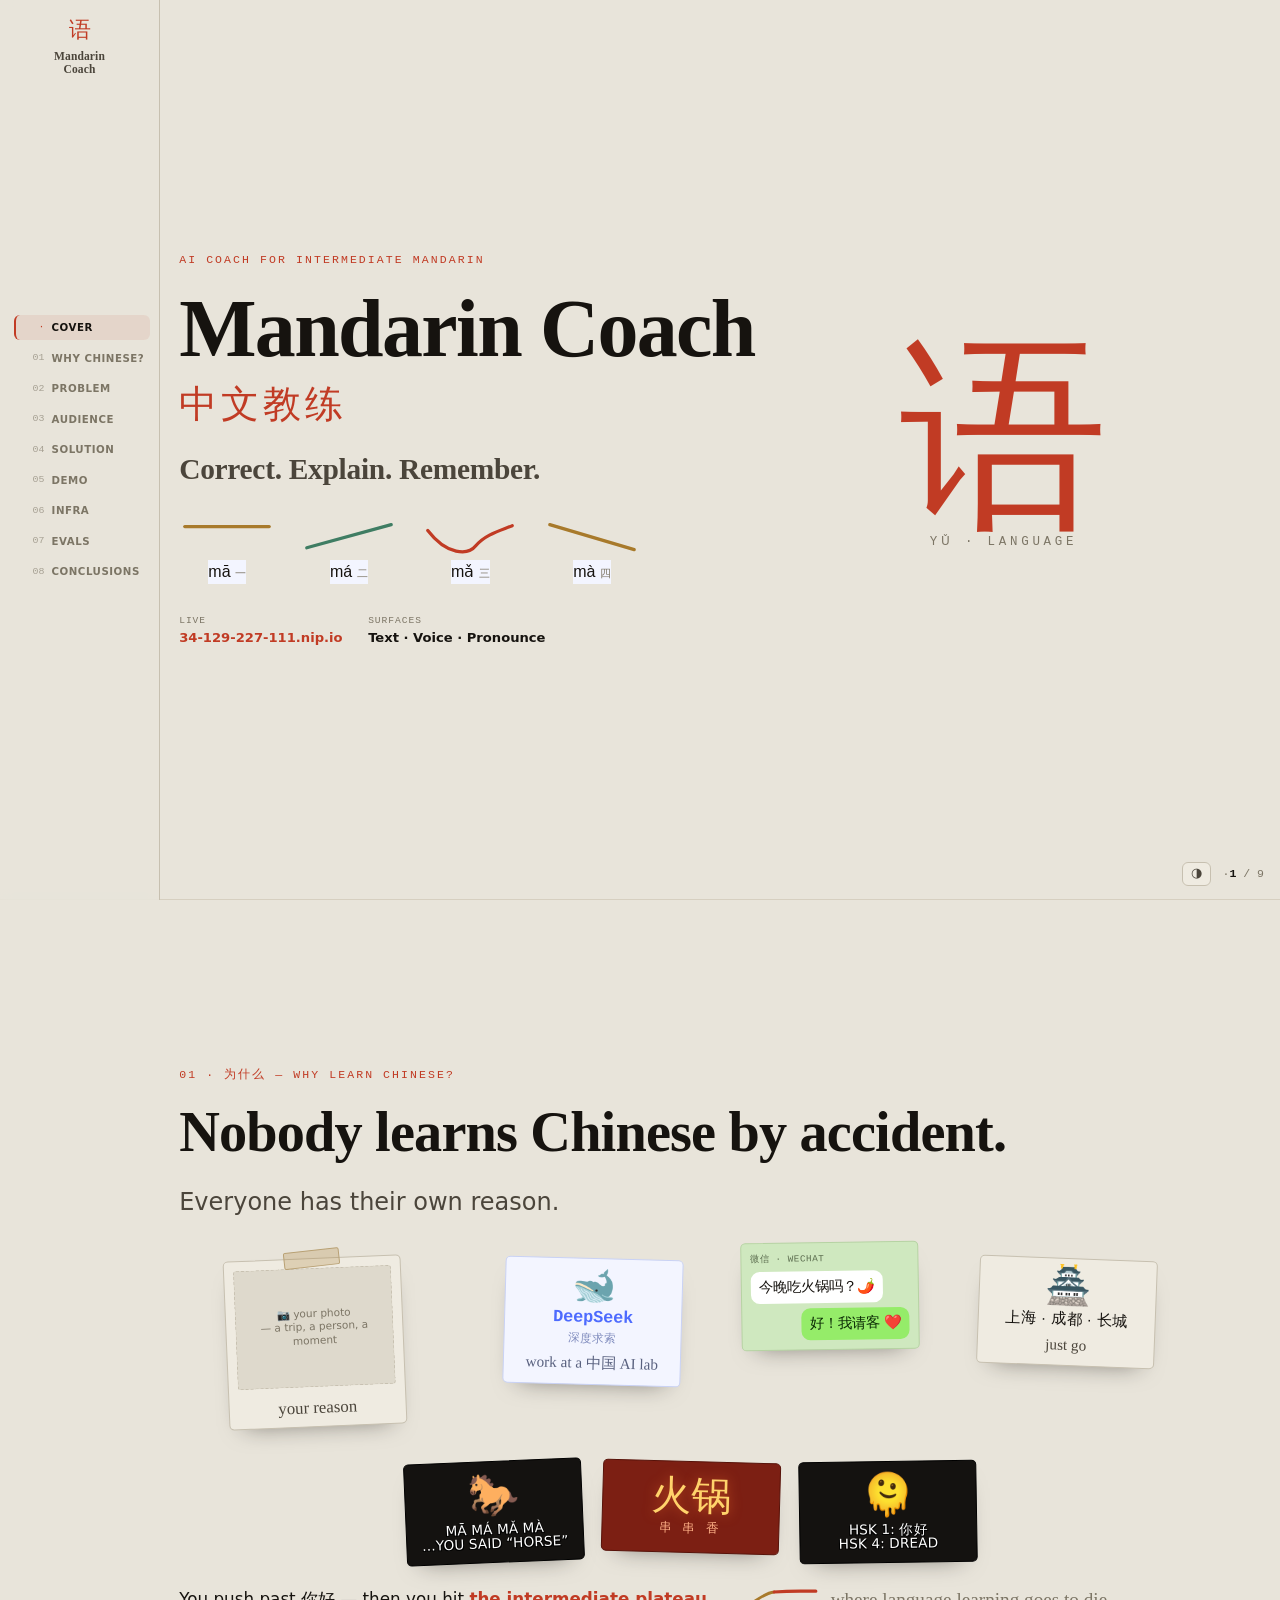
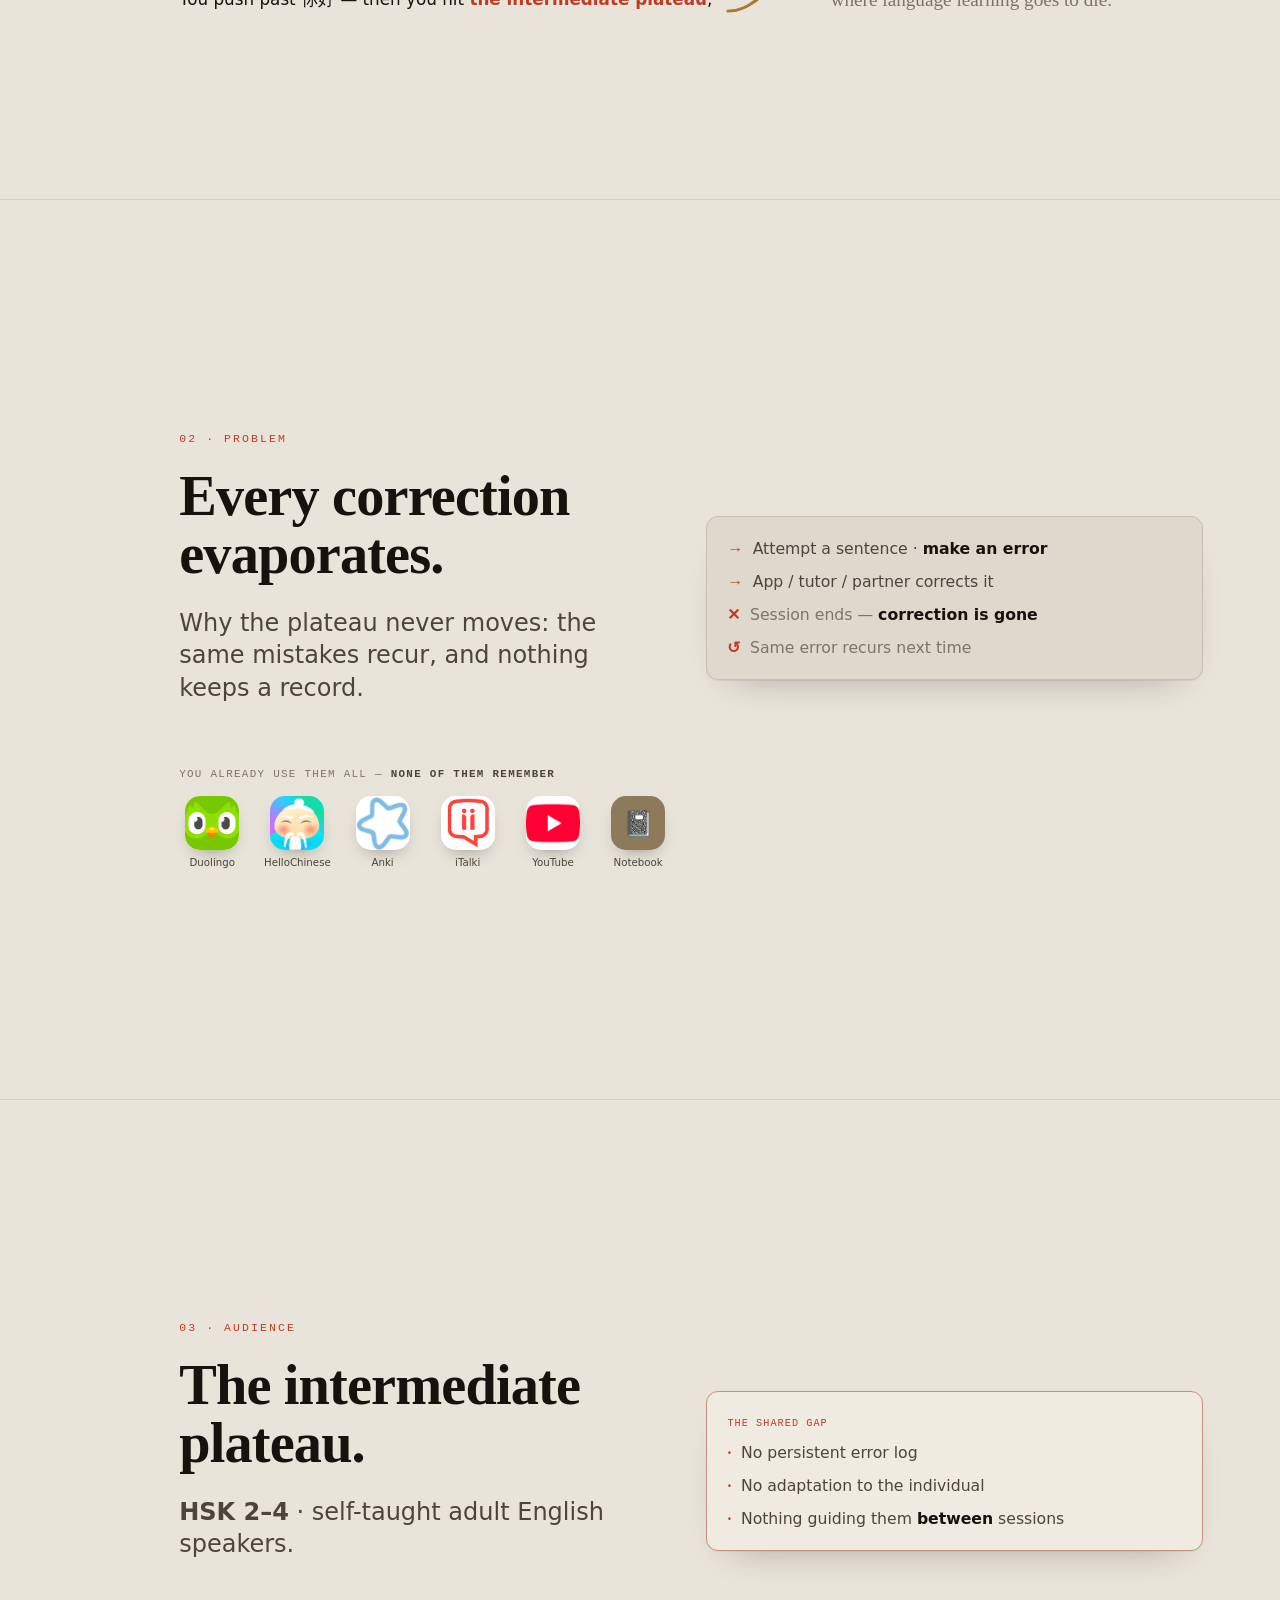
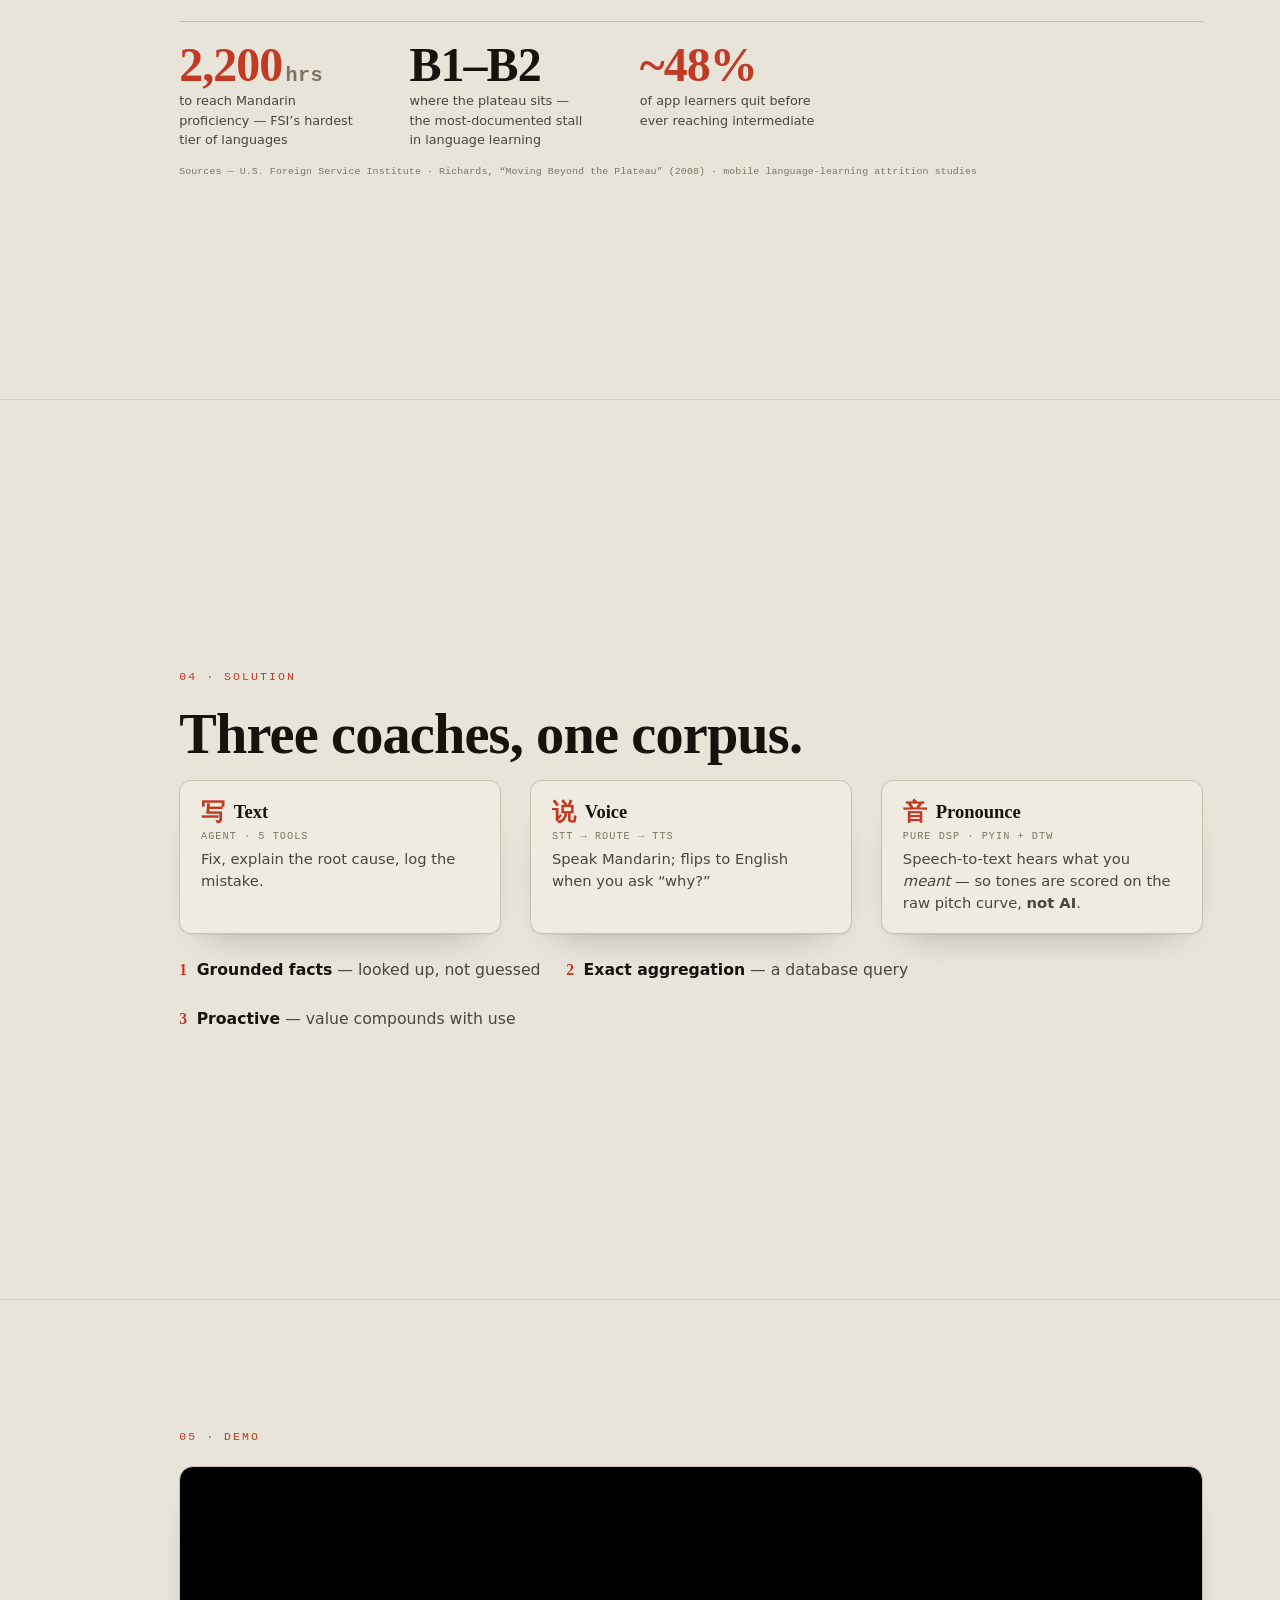
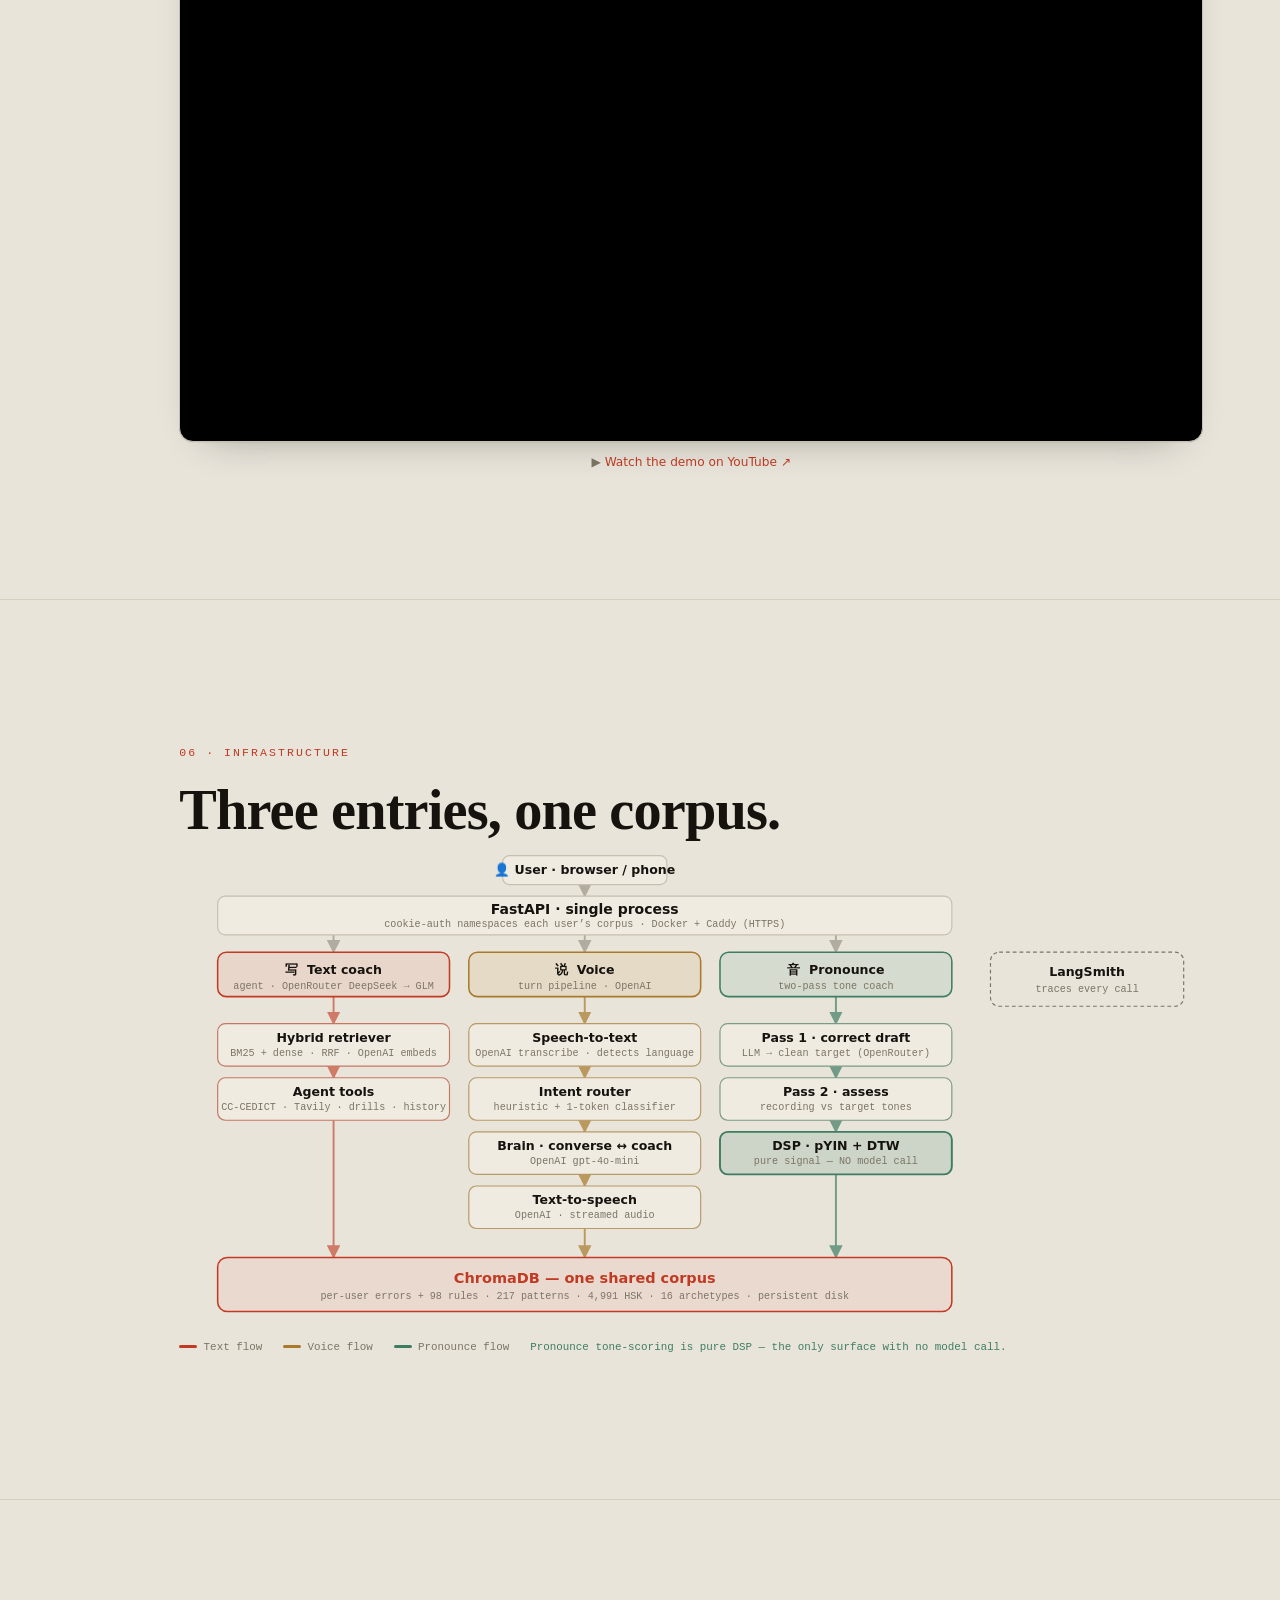
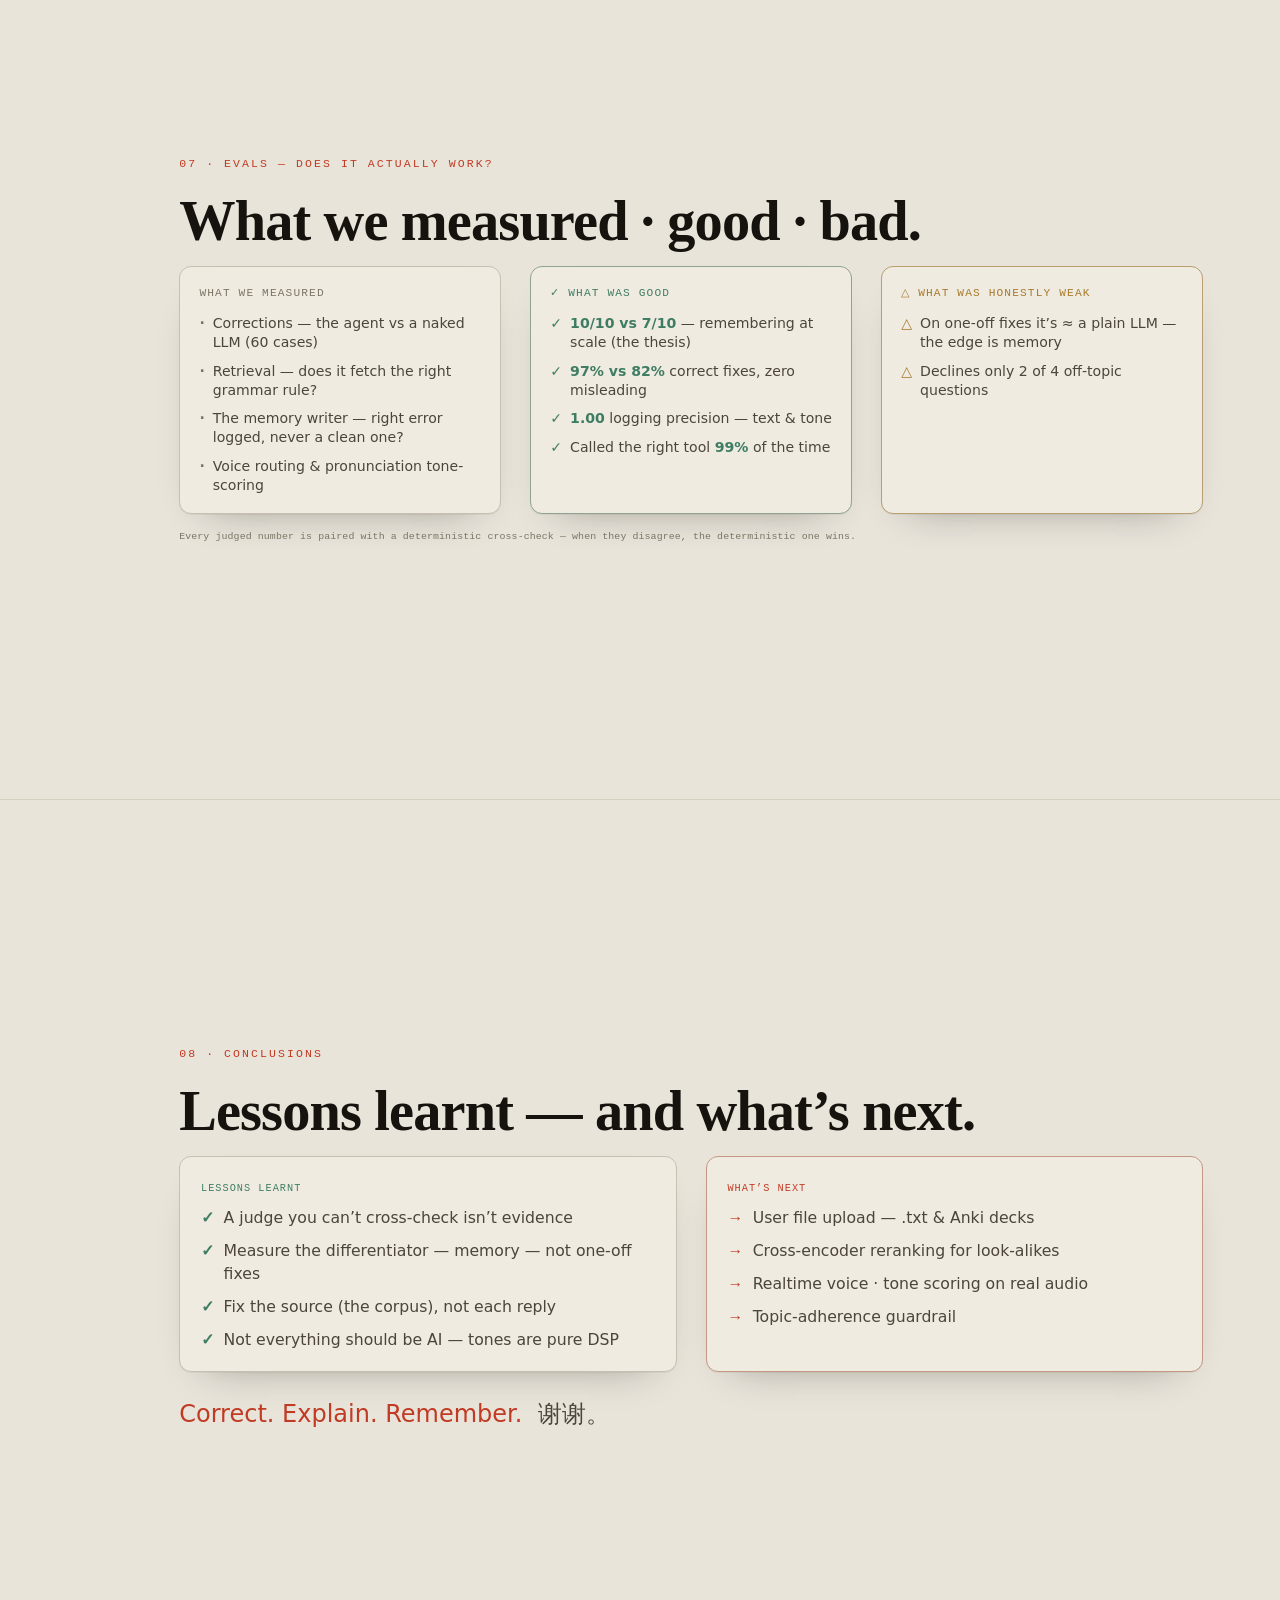
==== commit 79eb94ab: "docs: trim Evals weak column to two points Co-Authored-By: Claude Opus 4.8 <noreply@anthropic.com>" ====
--- a/docs/presentation.html
+++ b/docs/presentation.html
@@ -718,9 +718,7 @@
           <span class="clabel">△ What was honestly weak</span>
           <ul>
             <li><span class="m">△</span><span>On one-off fixes it’s ≈ a plain LLM — the edge is memory</span></li>
-            <li><span class="m">△</span><span>Tone scoring proven on synthetic audio, not real speech</span></li>
             <li><span class="m">△</span><span>Declines only 2 of 4 off-topic questions</span></li>
-            <li><span class="m">△</span><span>Retrieval still misses rank-1 on look-alikes (<span class="zh">的 / 得 / 地</span>)</span></li>
           </ul>
         </div>
       </div>
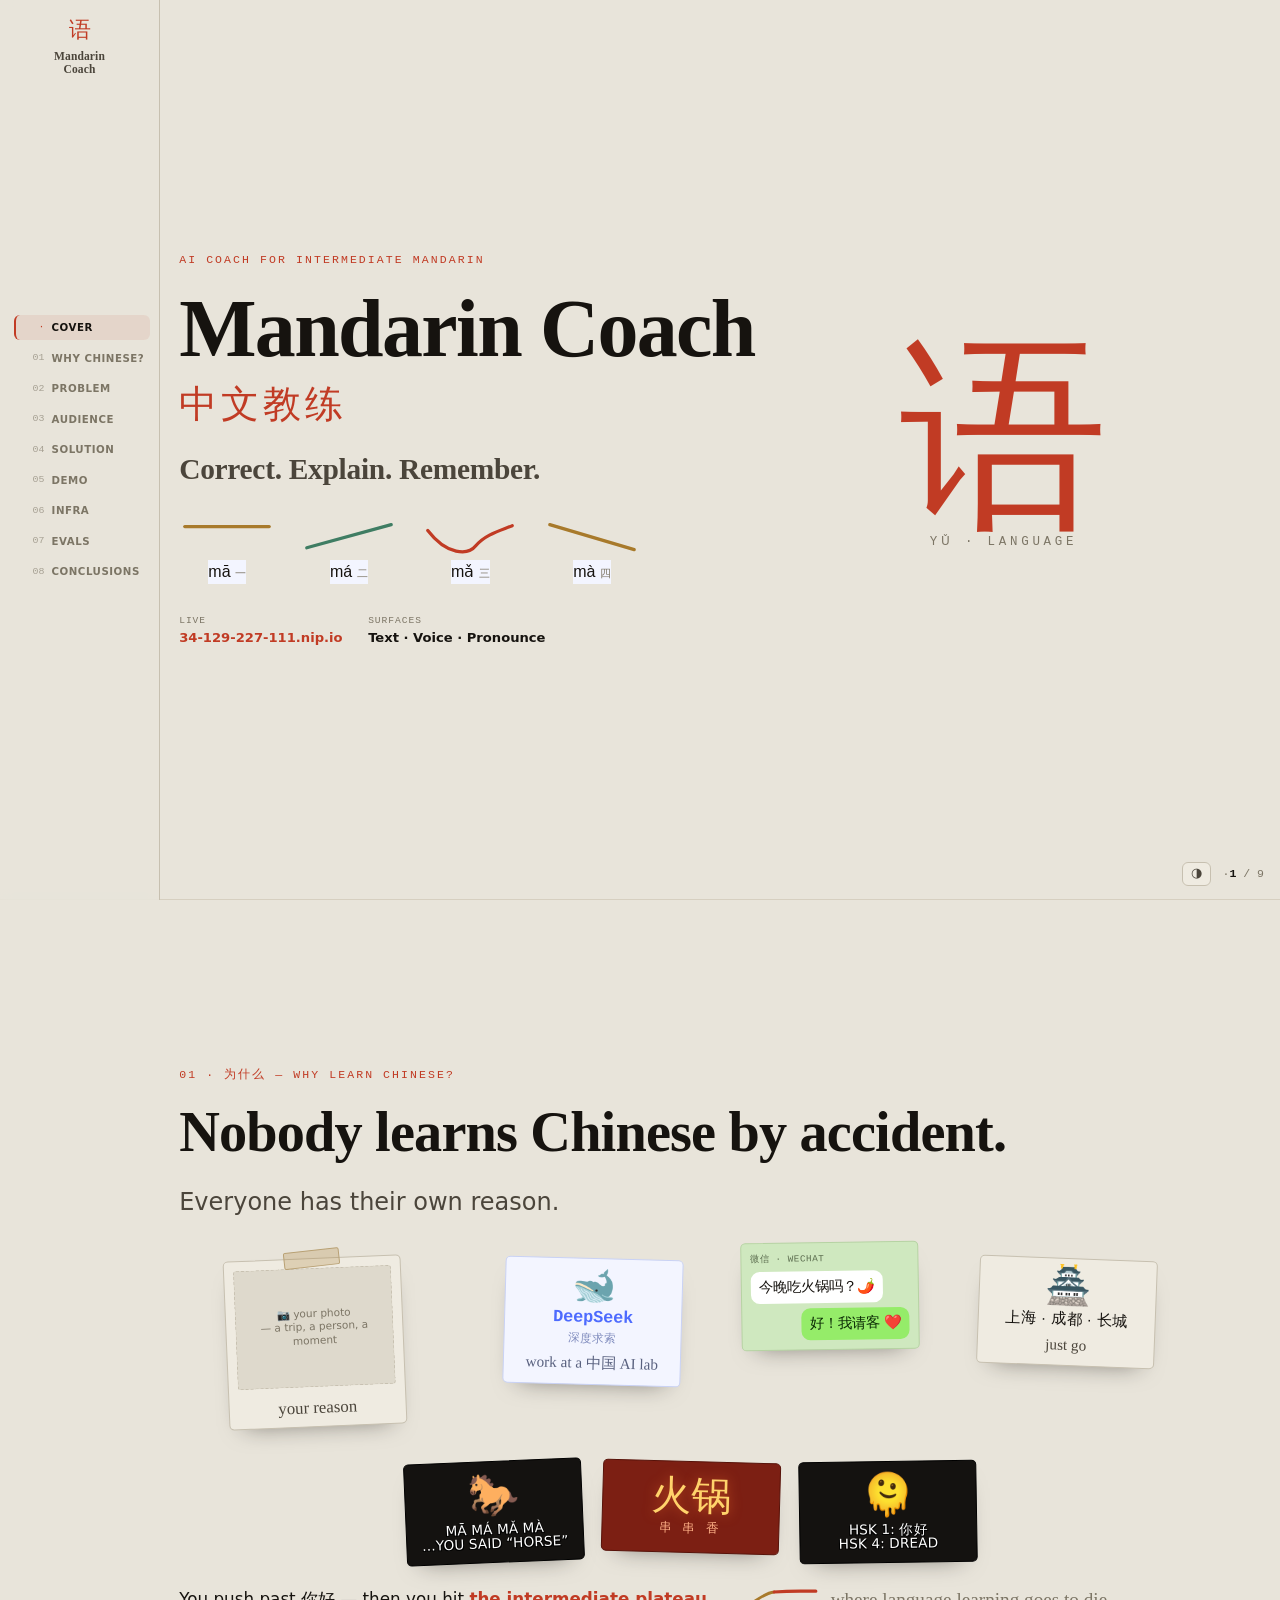
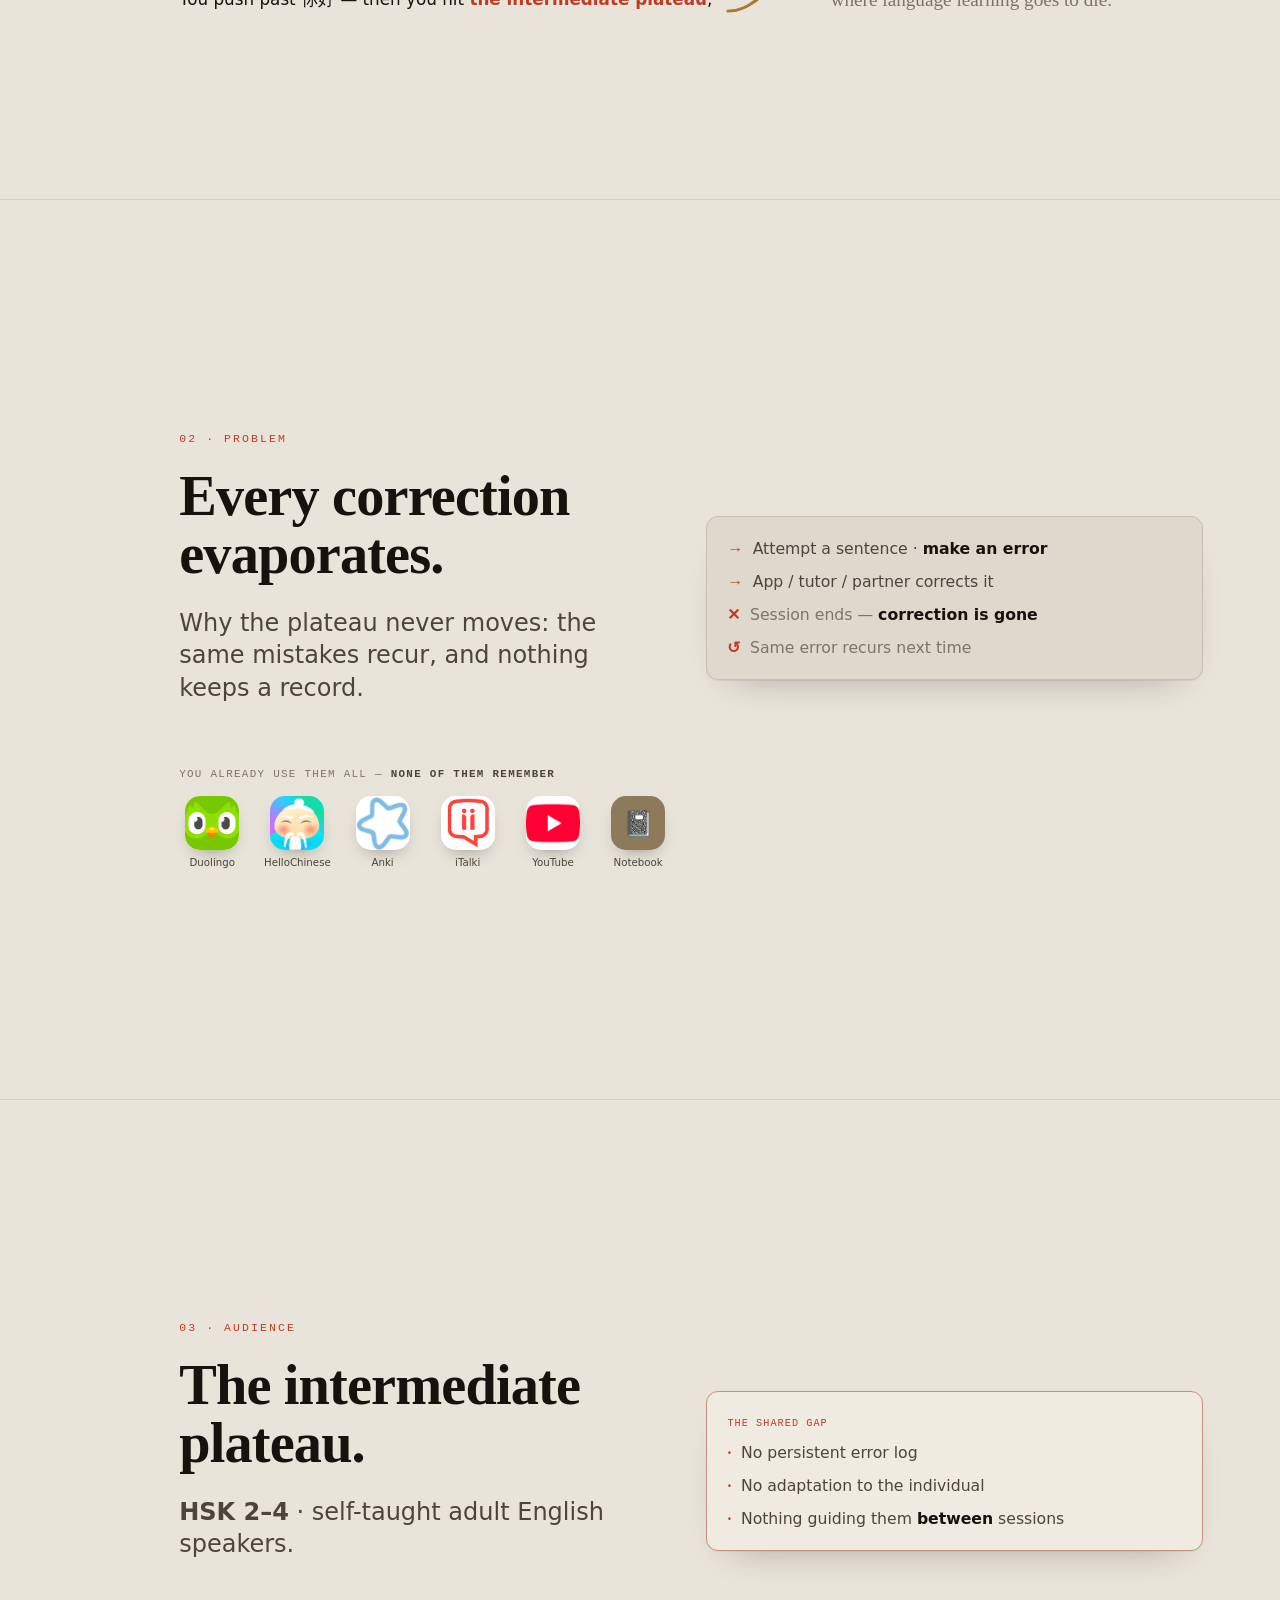
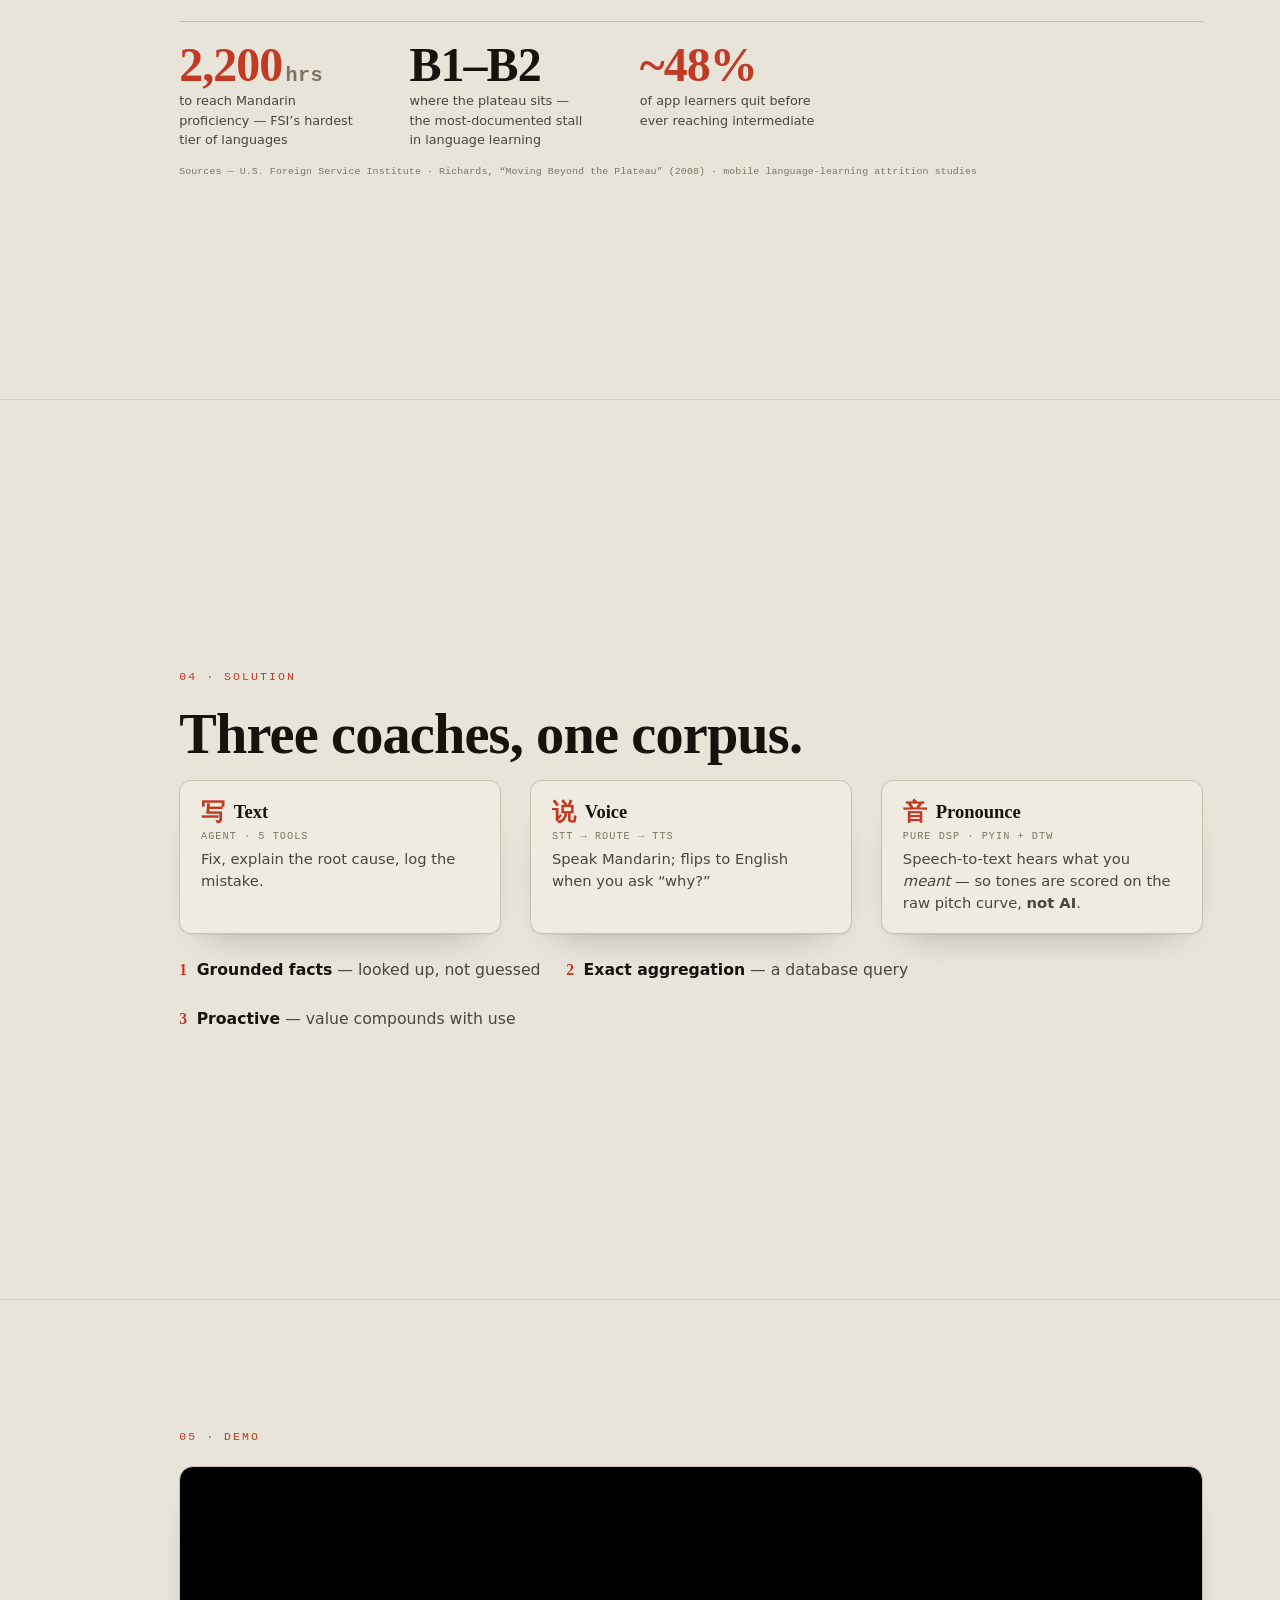
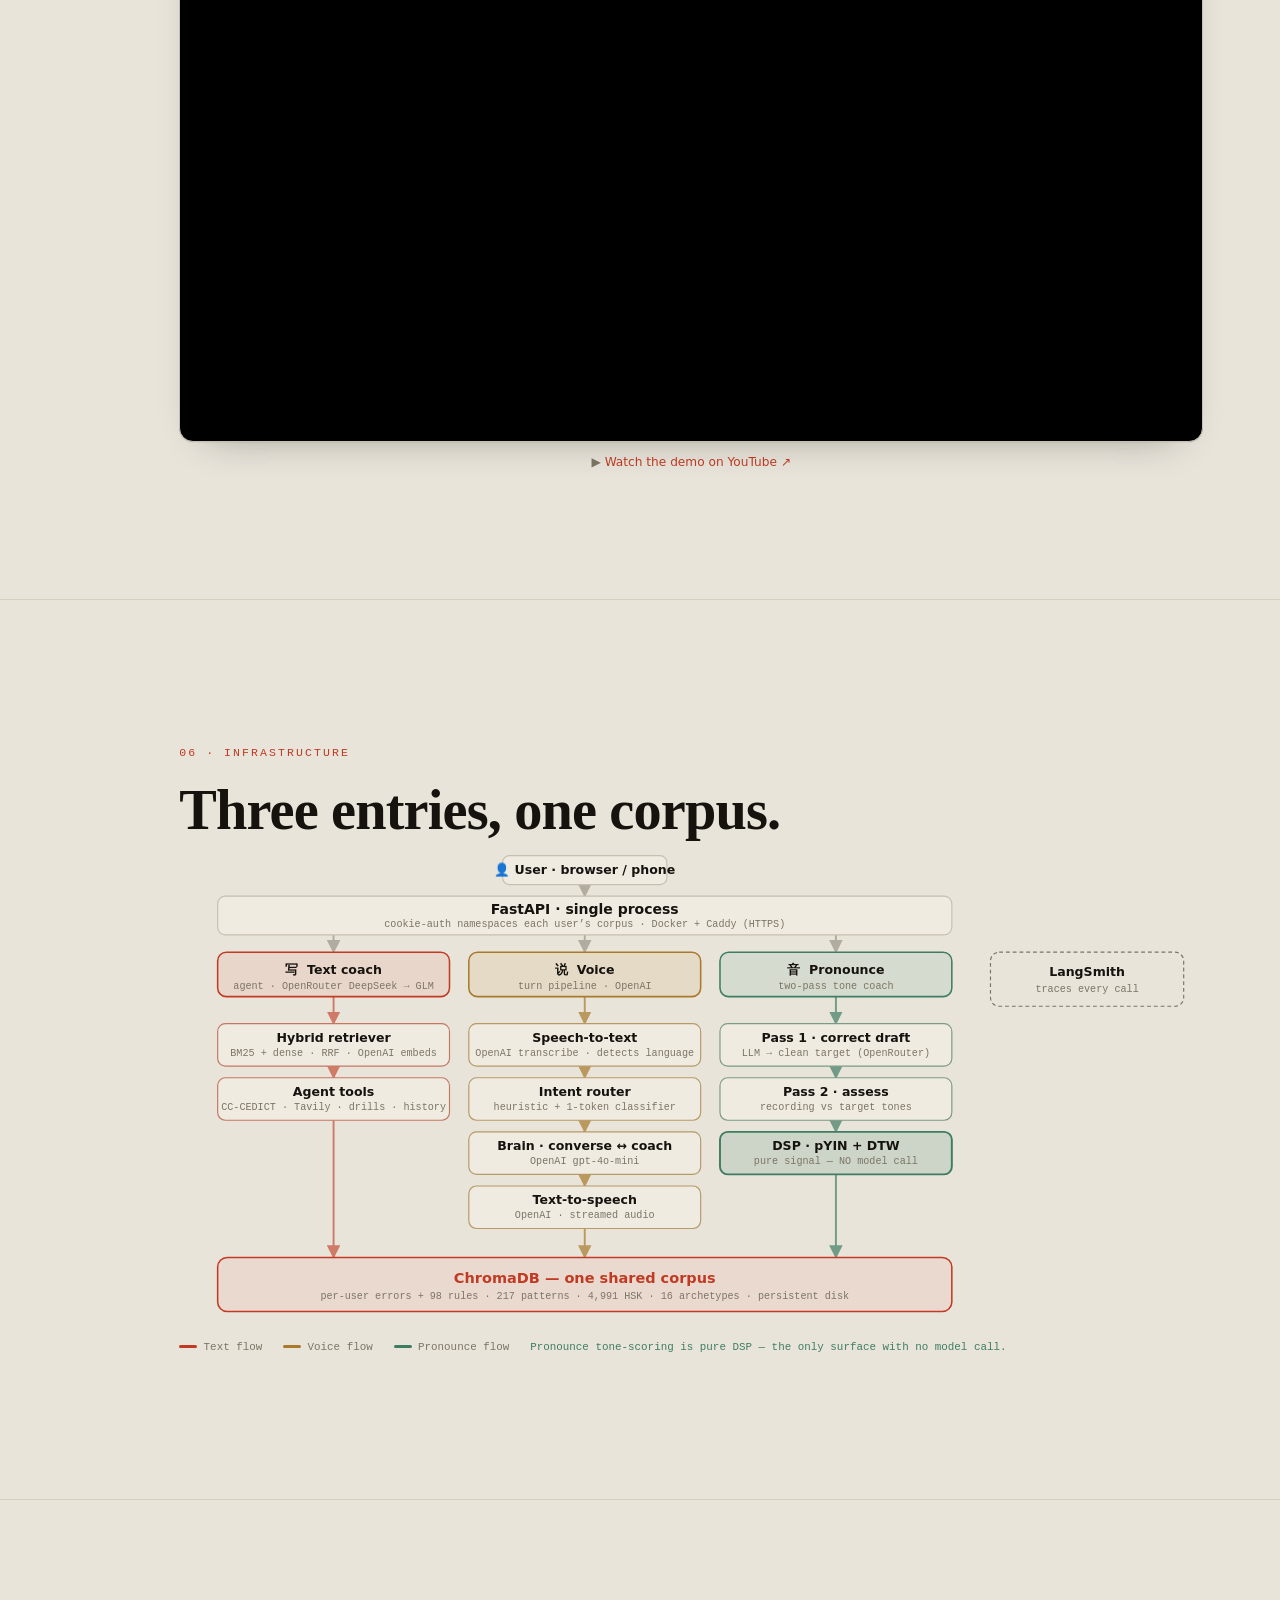
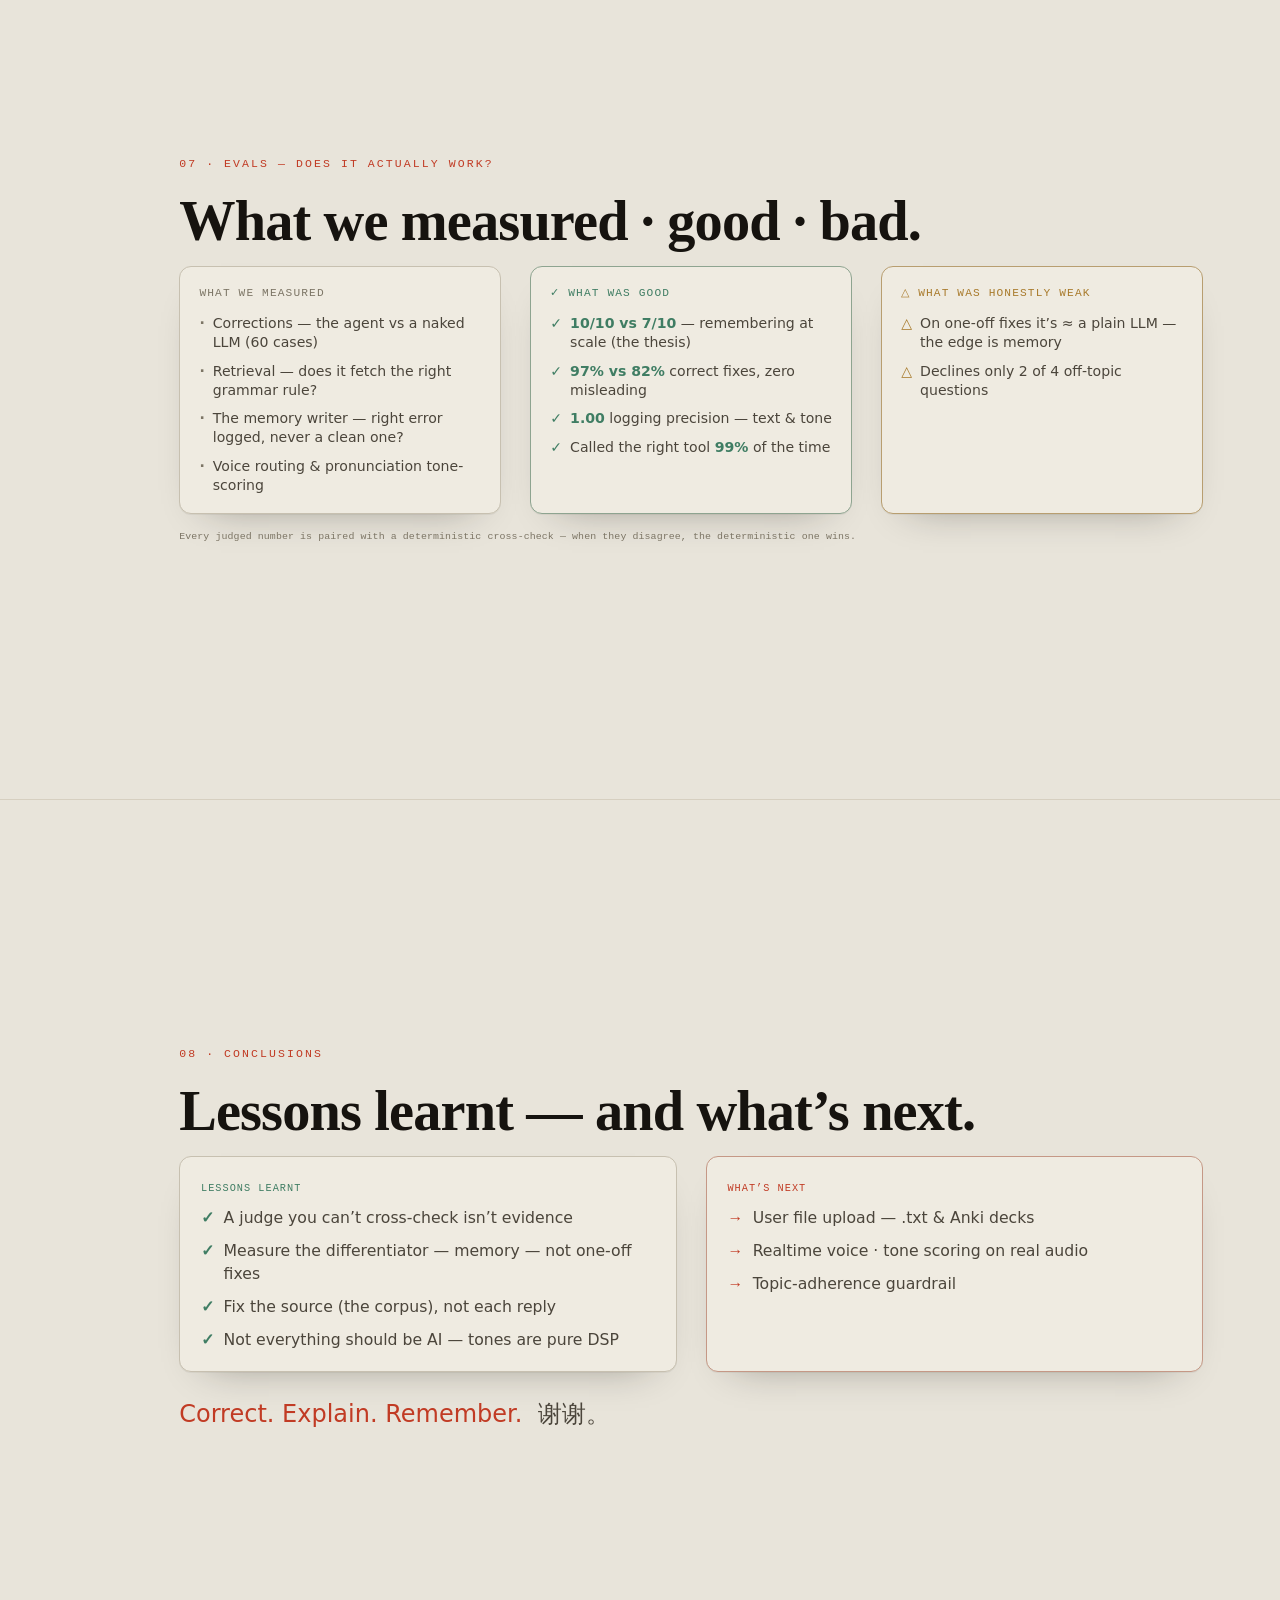
==== commit 0ec698c2: "docs: drop cross-encoder reranking from What's next Co-Authored-By: Claude Opus 4.8 <noreply@anthrop" ====
--- a/docs/presentation.html
+++ b/docs/presentation.html
@@ -745,7 +745,6 @@
           <p class="role" style="color:var(--accent);">What’s next</p>
           <ul class="clean" style="margin-top:.6rem;">
             <li><span class="mk">→</span><span>User file upload — .txt &amp; Anki decks</span></li>
-            <li><span class="mk">→</span><span>Cross-encoder reranking for look-alikes</span></li>
             <li><span class="mk">→</span><span>Realtime voice · tone scoring on real audio</span></li>
             <li><span class="mk">→</span><span>Topic-adherence guardrail</span></li>
           </ul>
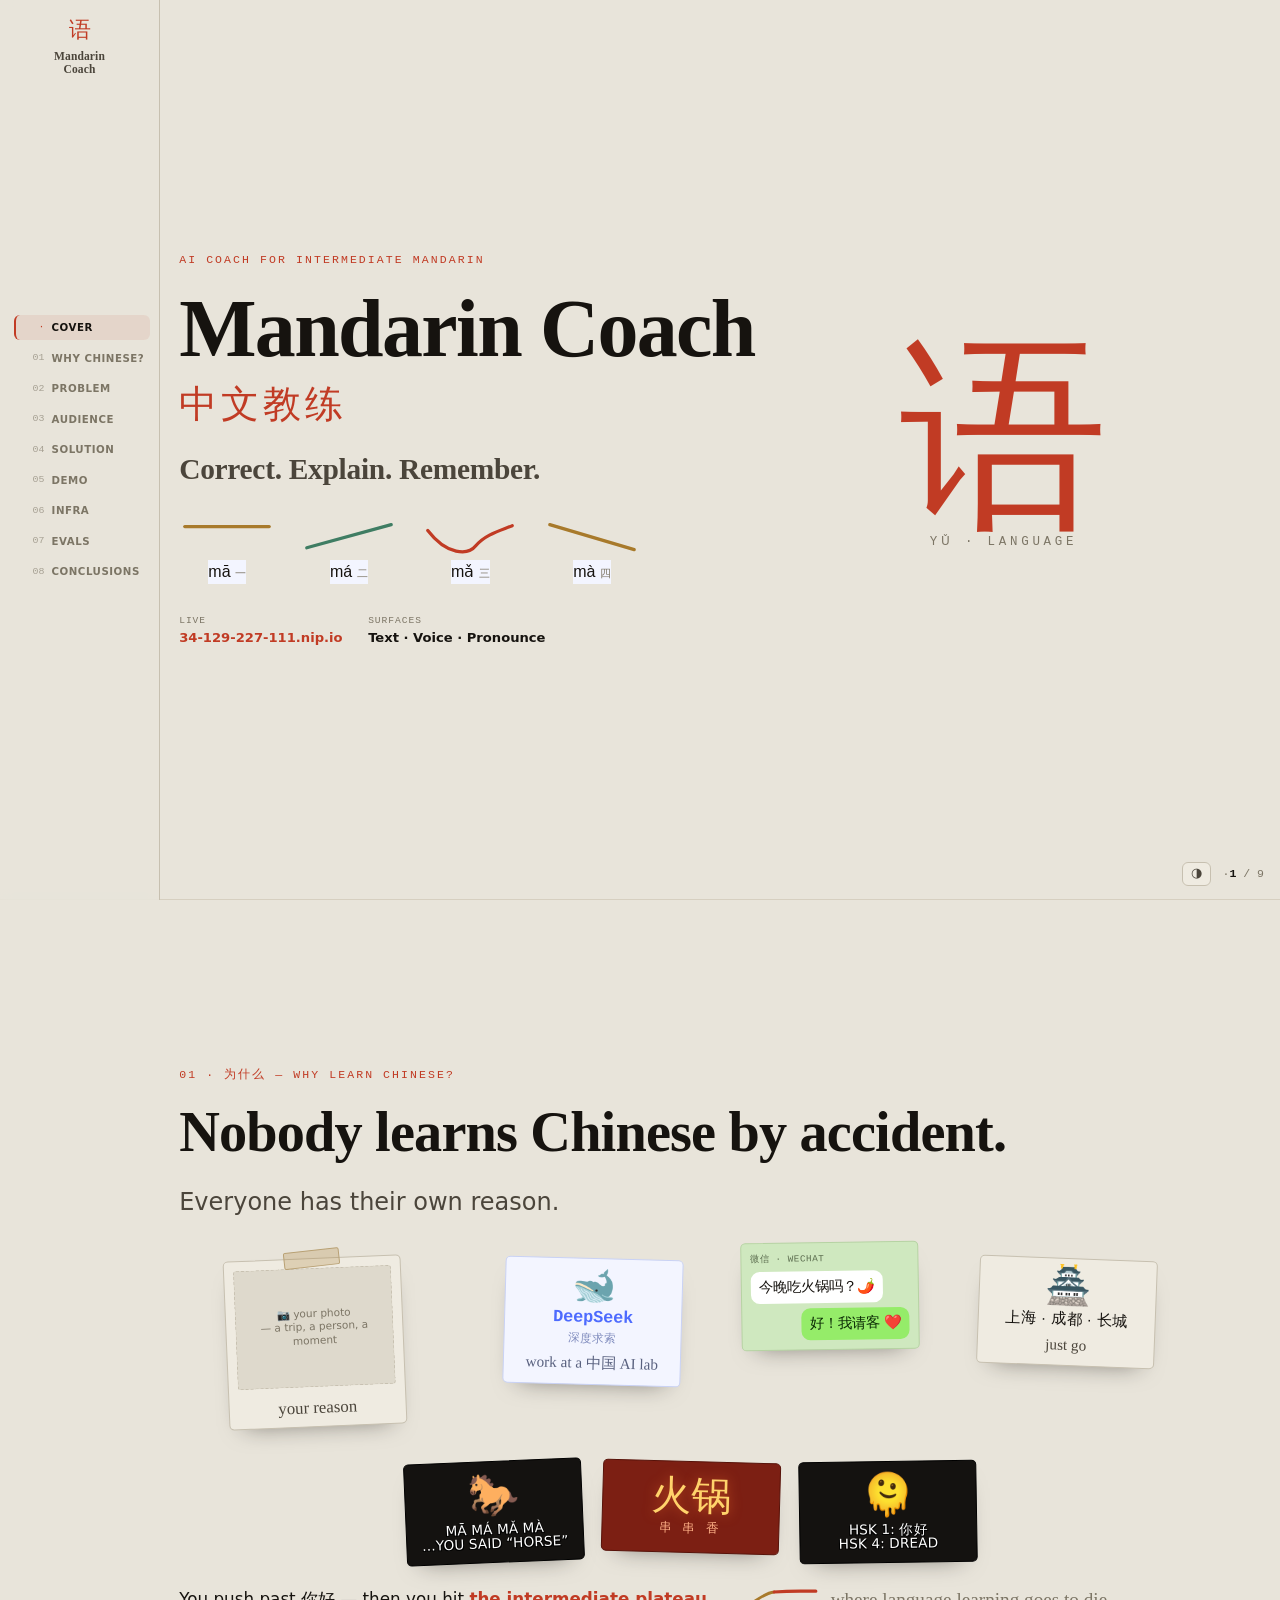
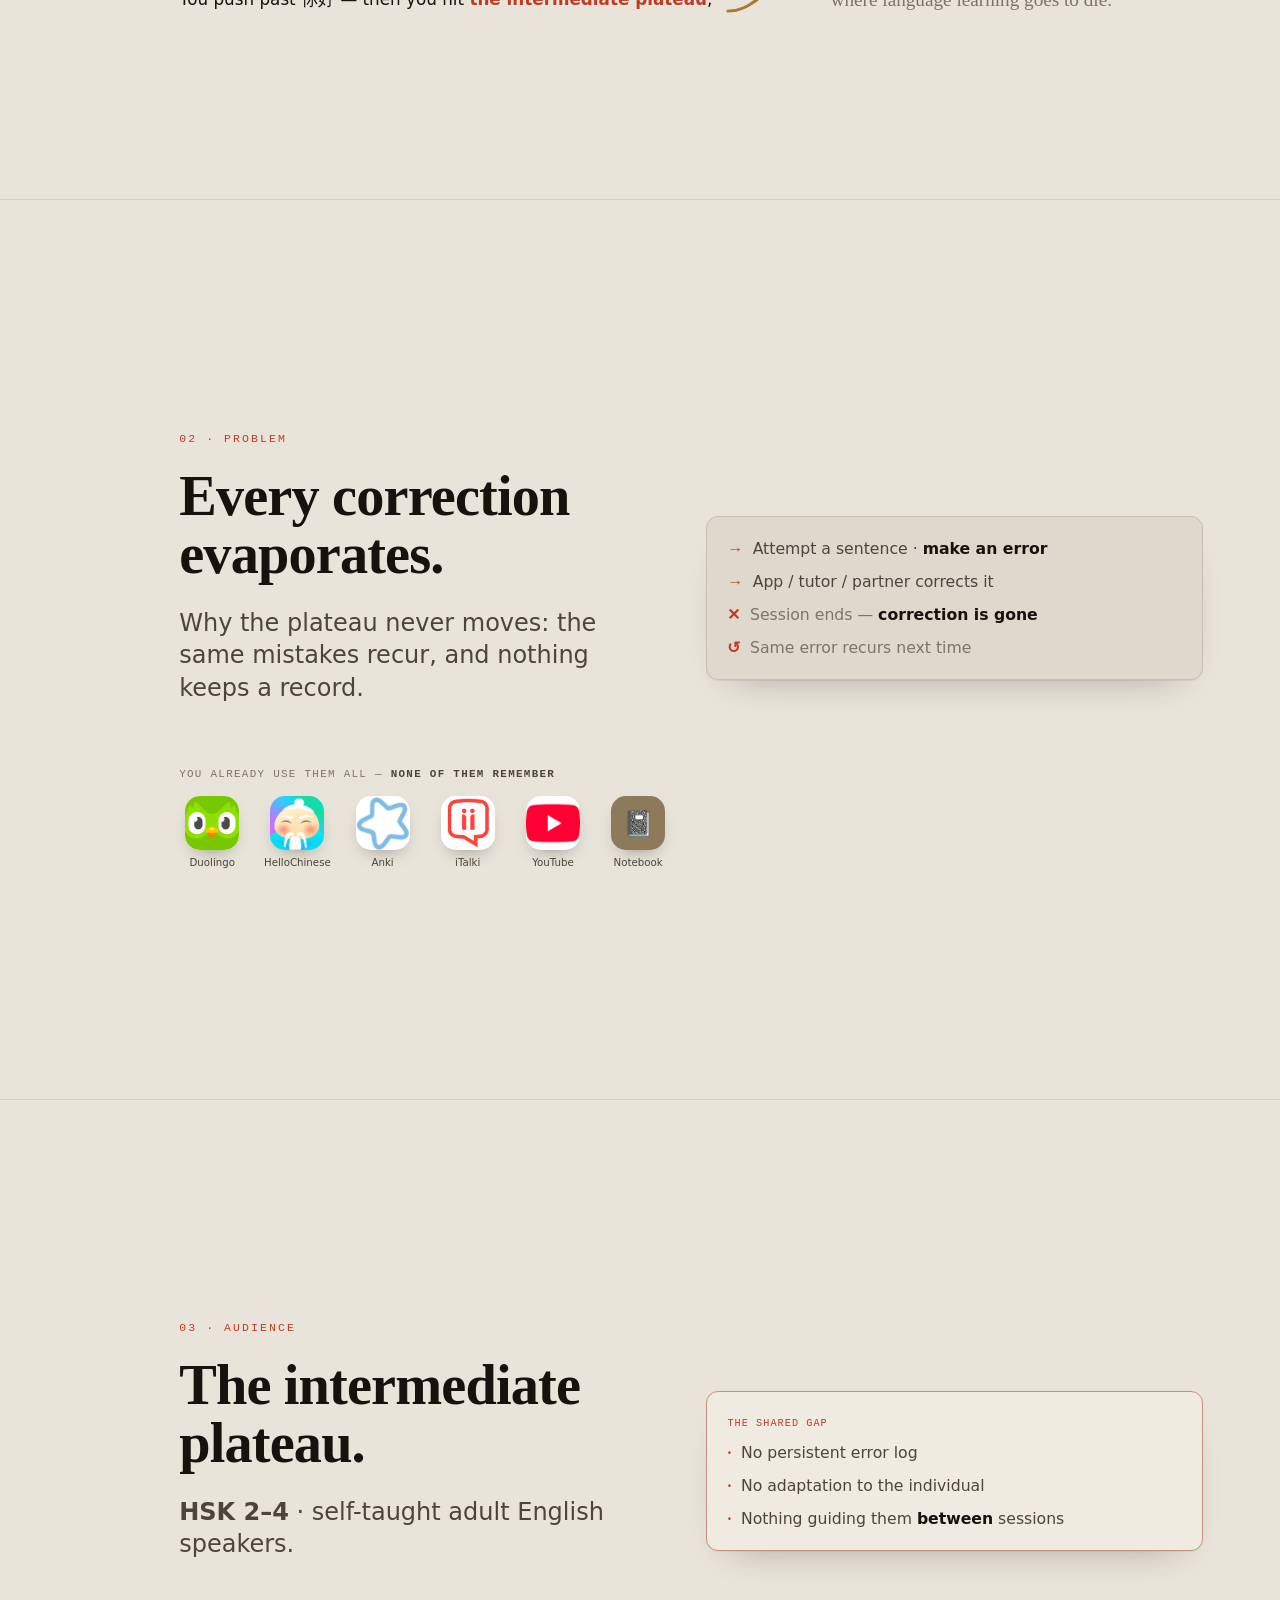
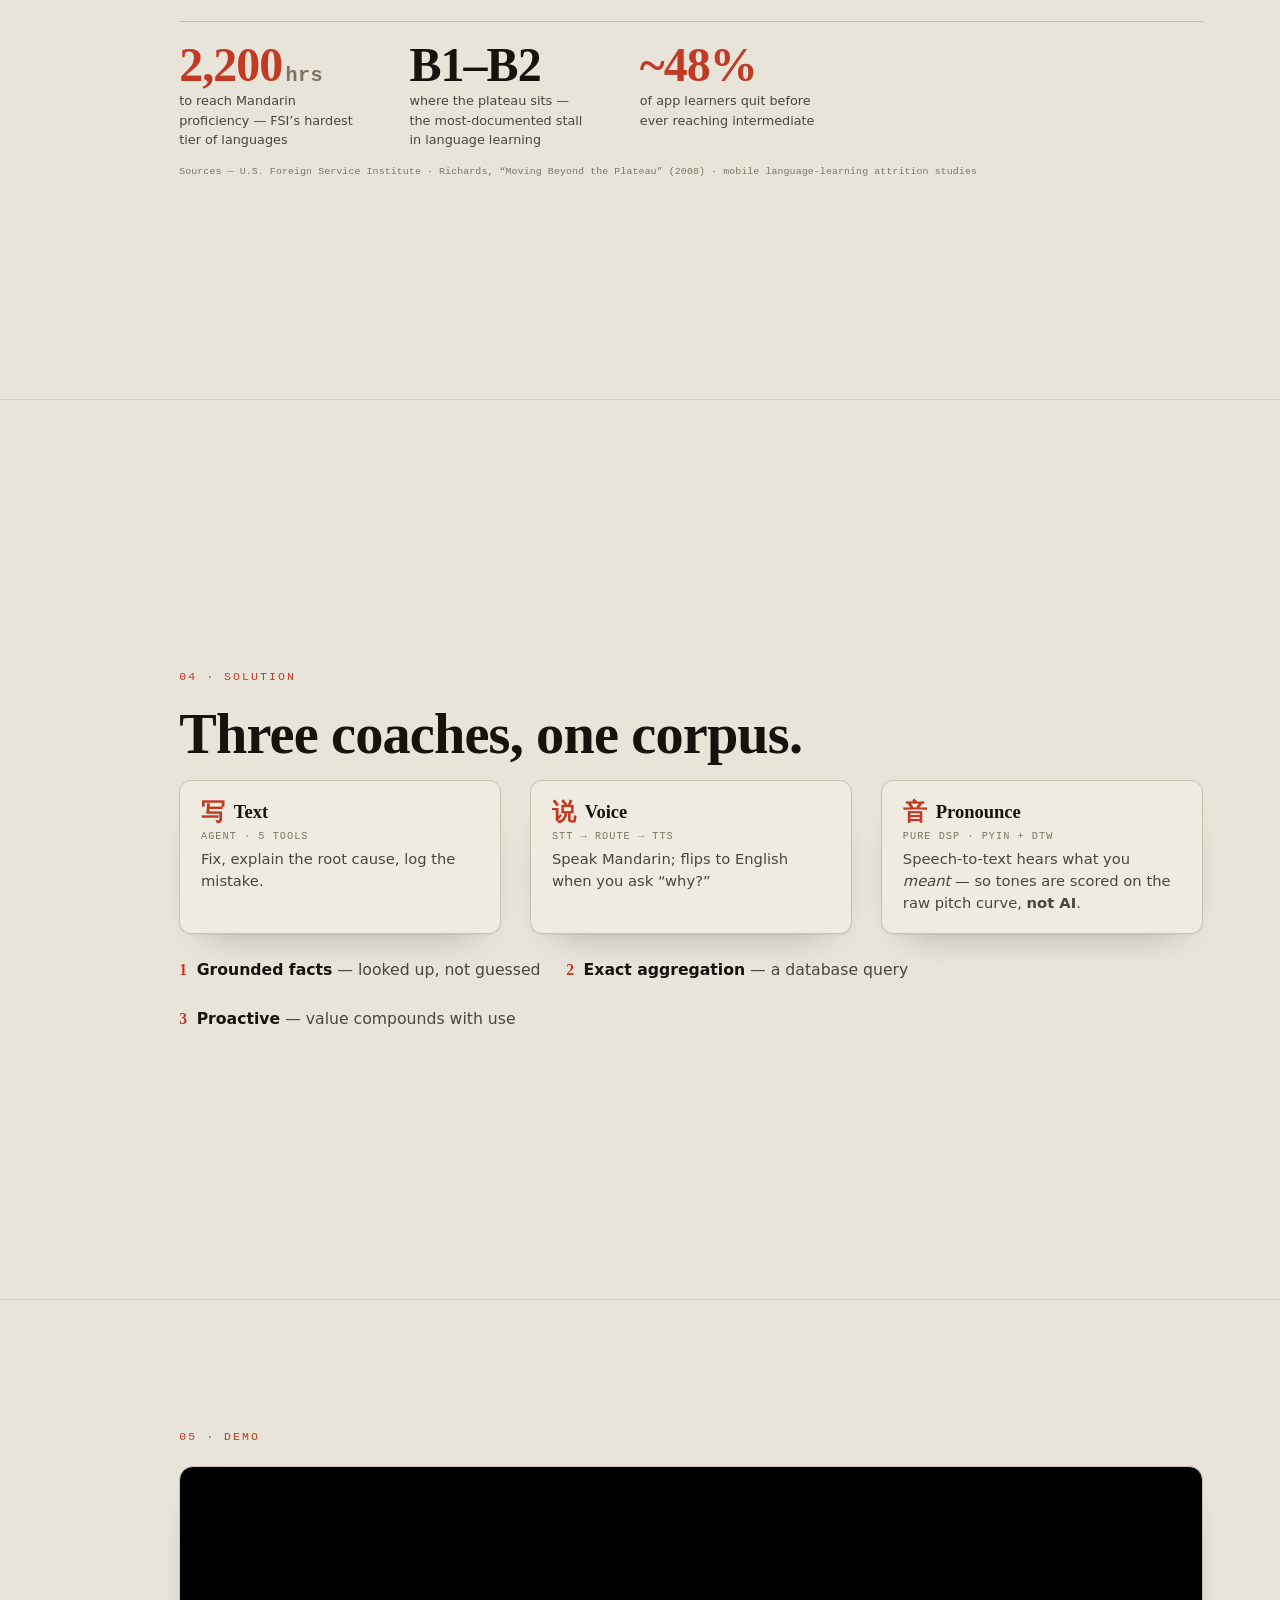
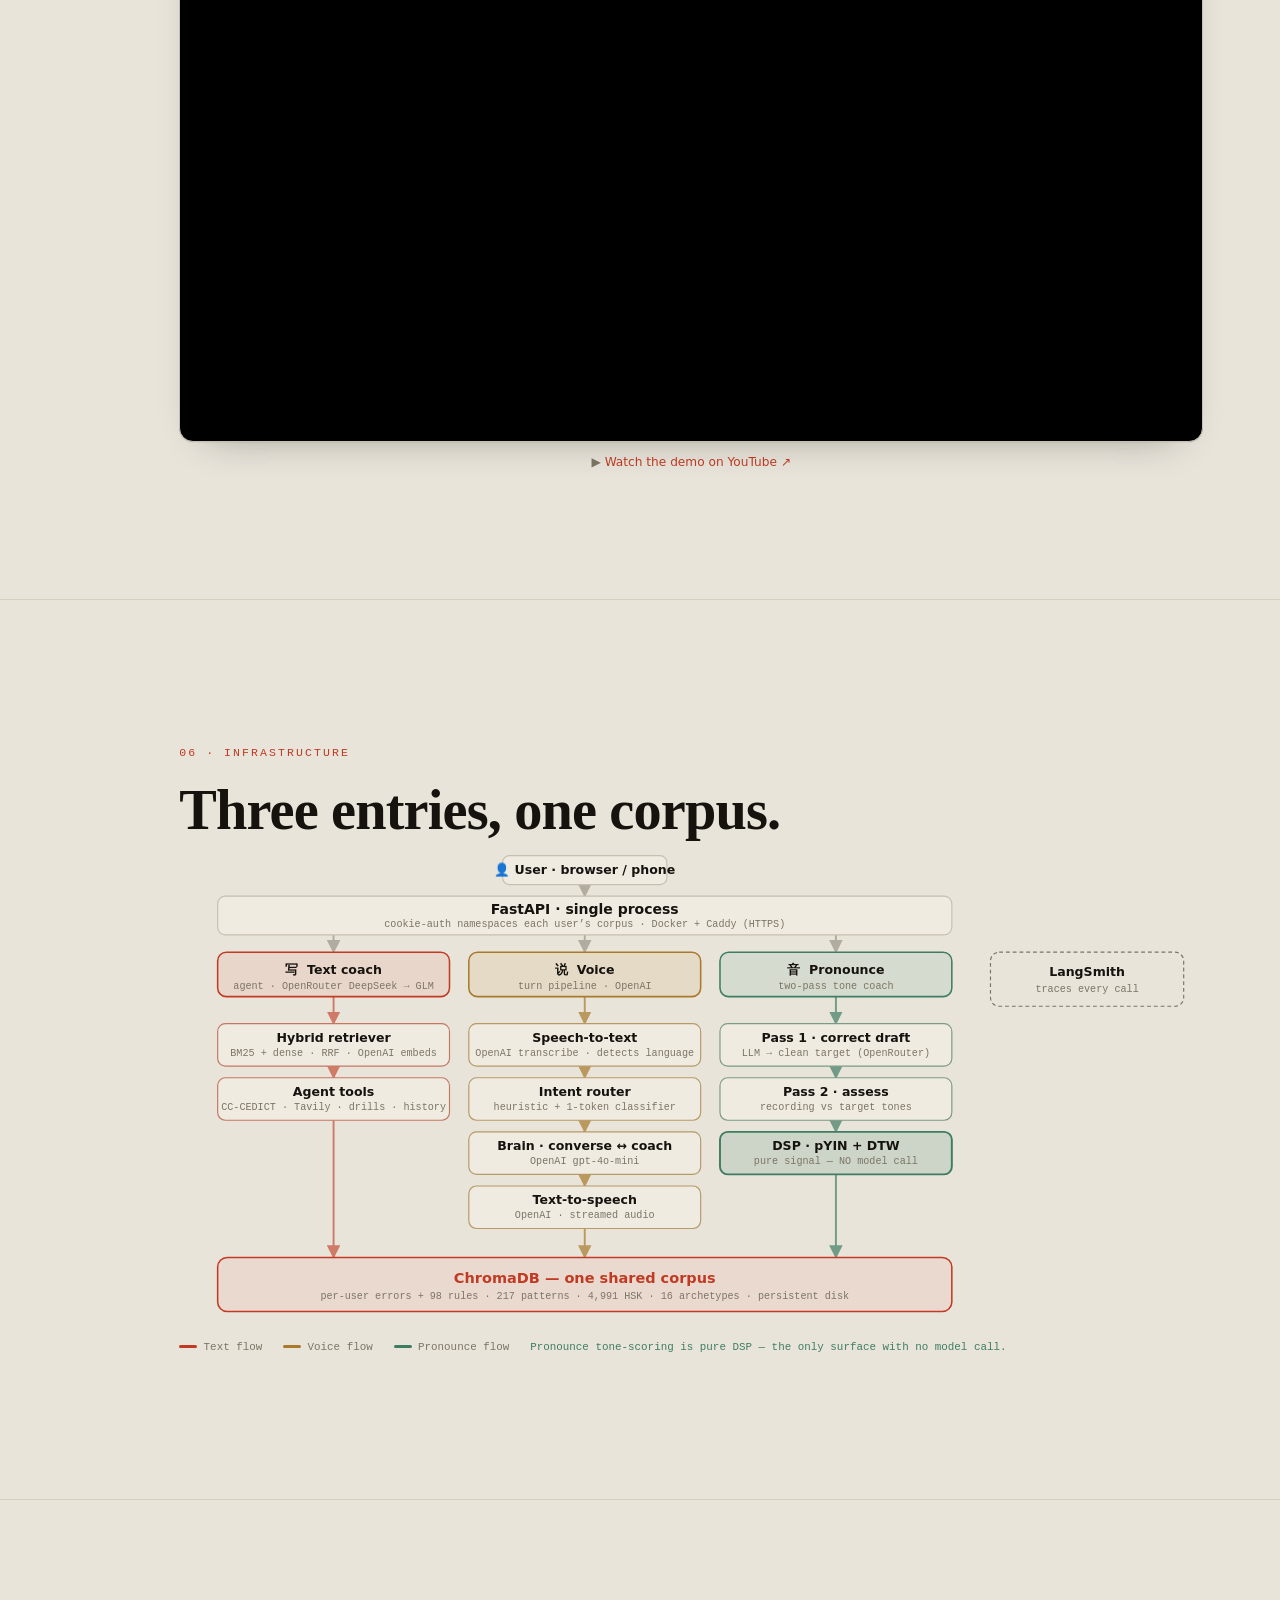
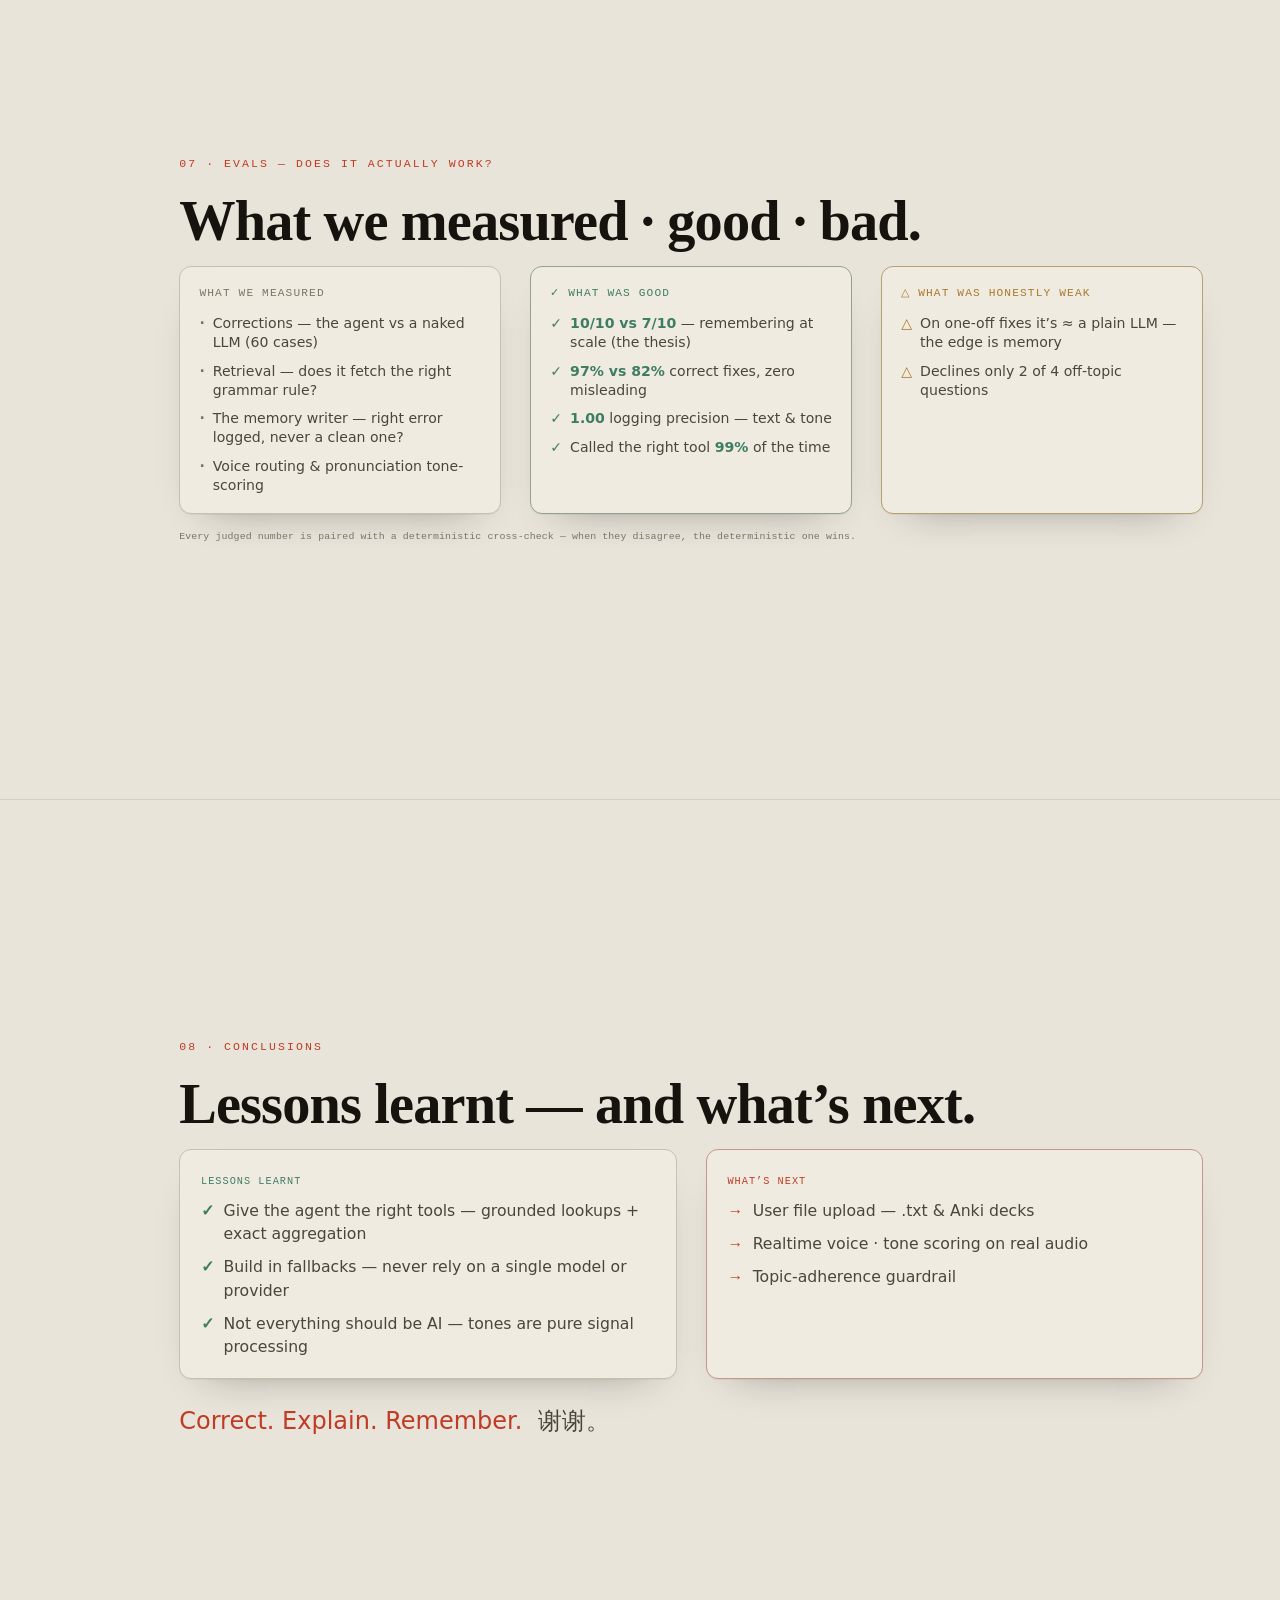
==== commit ffd41574: "docs: trim Lessons learnt to three (tools, fallbacks, not-everything-AI) Co-Authored-By: Claude Opus" ====
--- a/docs/presentation.html
+++ b/docs/presentation.html
@@ -735,10 +735,9 @@
         <div class="card">
           <p class="role" style="color:var(--good);">Lessons learnt</p>
           <ul class="clean" style="margin-top:.6rem;">
-            <li><span class="mk" style="color:var(--good);">✓</span><span>A judge you can’t cross-check isn’t evidence</span></li>
-            <li><span class="mk" style="color:var(--good);">✓</span><span>Measure the differentiator — memory — not one-off fixes</span></li>
-            <li><span class="mk" style="color:var(--good);">✓</span><span>Fix the source (the corpus), not each reply</span></li>
-            <li><span class="mk" style="color:var(--good);">✓</span><span>Not everything should be AI — tones are pure DSP</span></li>
+            <li><span class="mk" style="color:var(--good);">✓</span><span>Give the agent the right tools — grounded lookups + exact aggregation</span></li>
+            <li><span class="mk" style="color:var(--good);">✓</span><span>Build in fallbacks — never rely on a single model or provider</span></li>
+            <li><span class="mk" style="color:var(--good);">✓</span><span>Not everything should be AI — tones are pure signal processing</span></li>
           </ul>
         </div>
         <div class="card" style="border-color:color-mix(in srgb, var(--accent) 30%, var(--rule));">
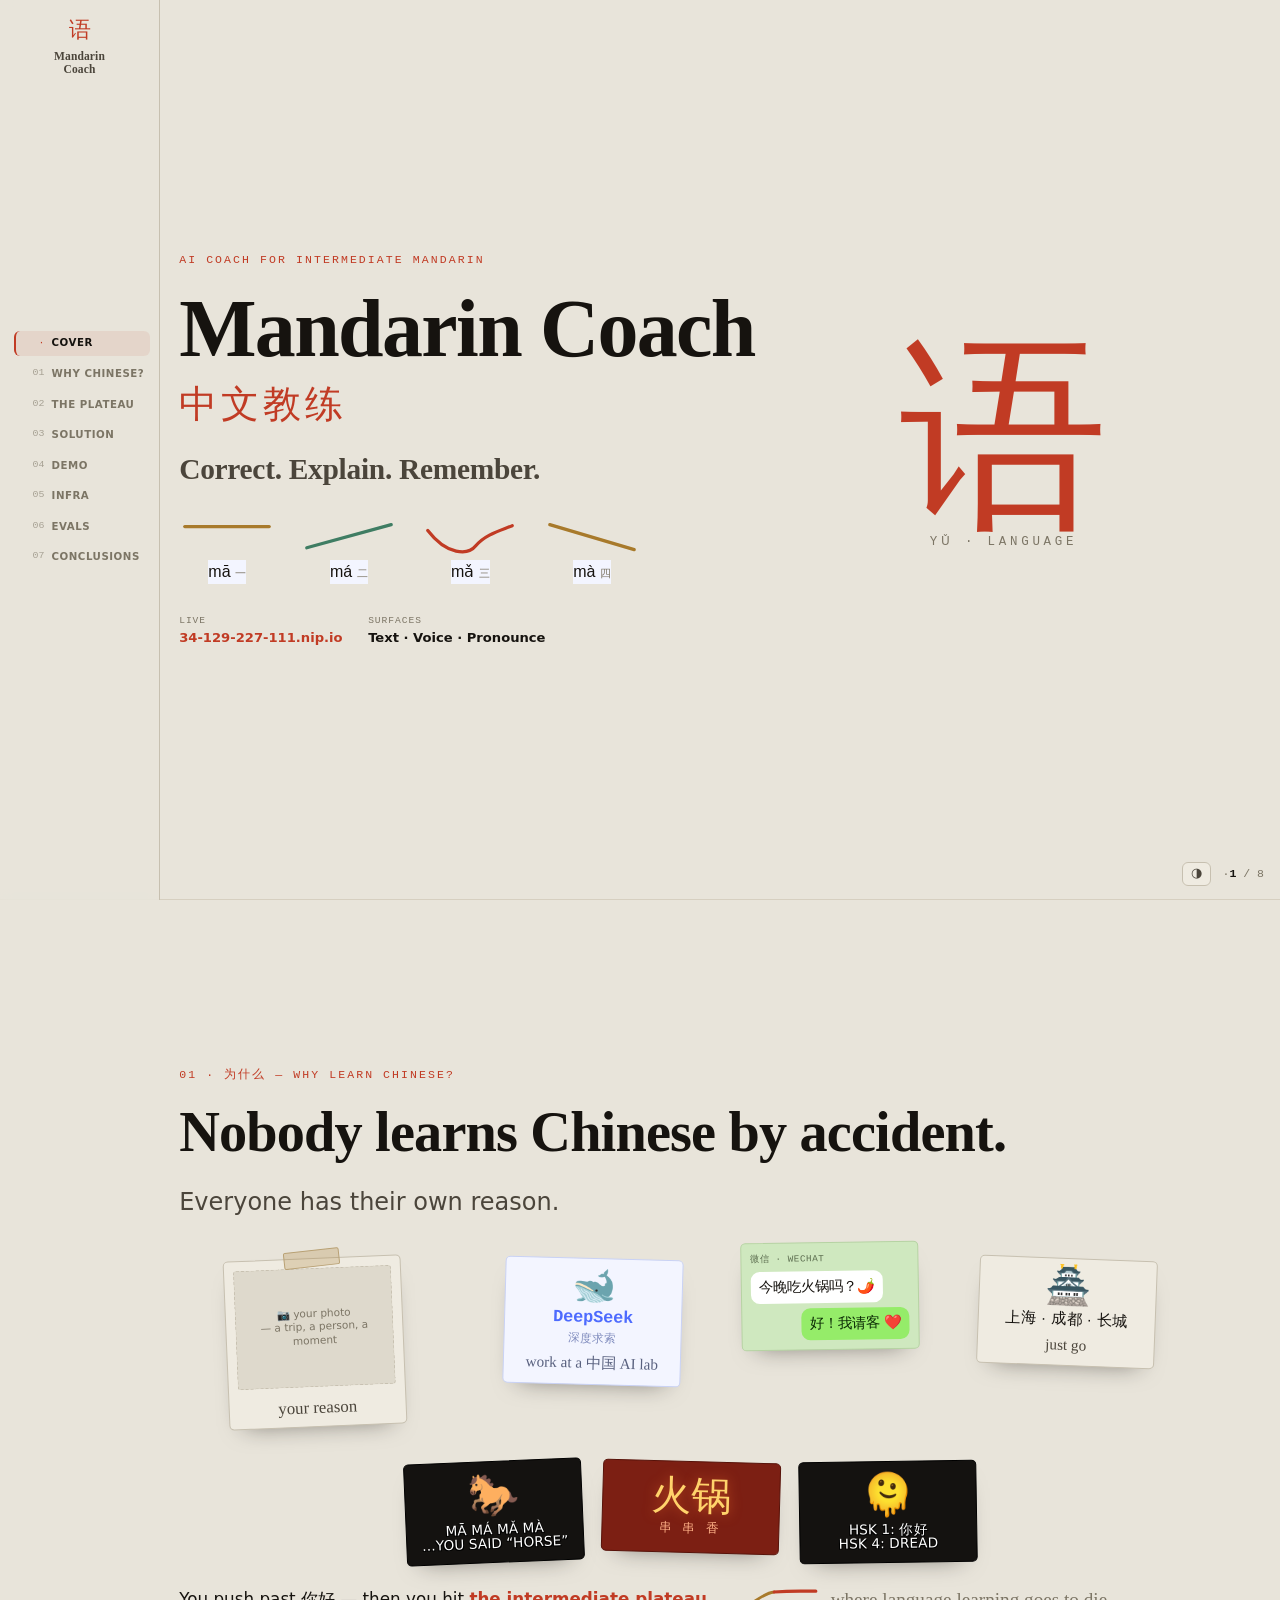
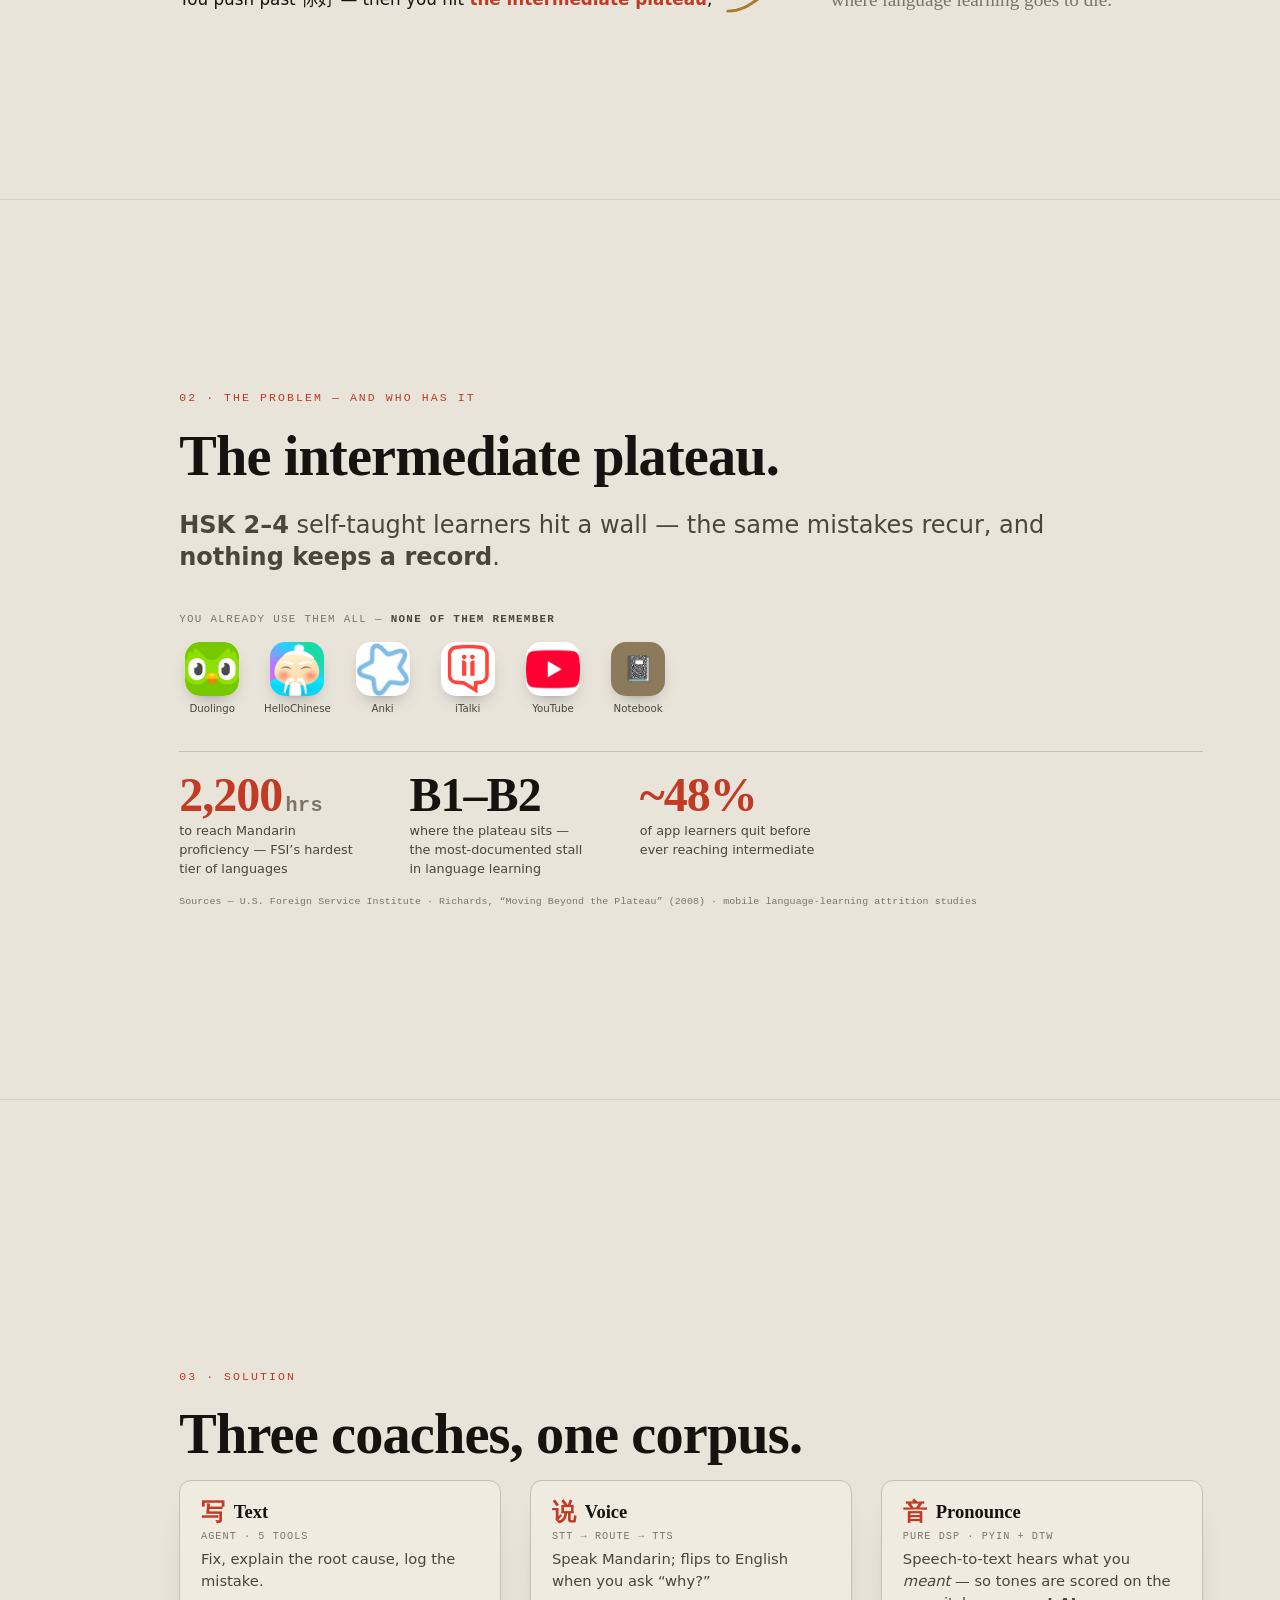
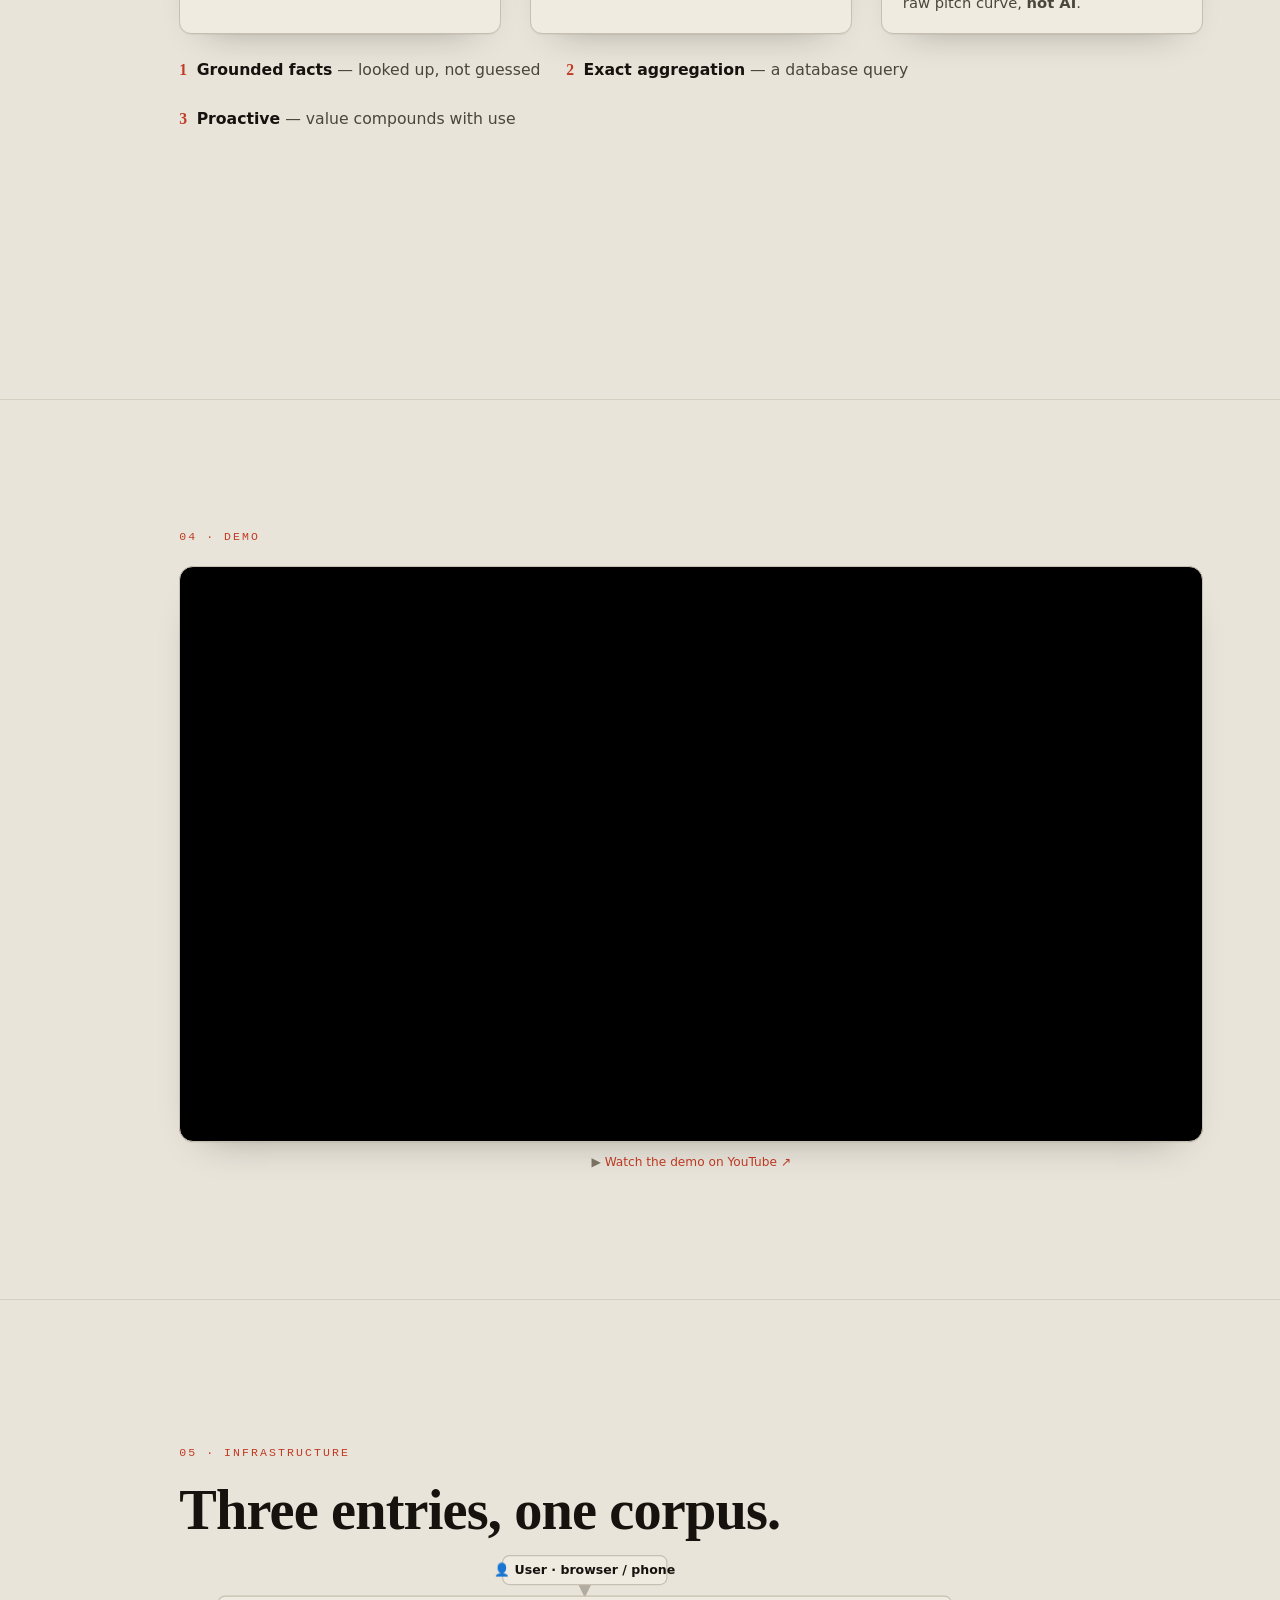
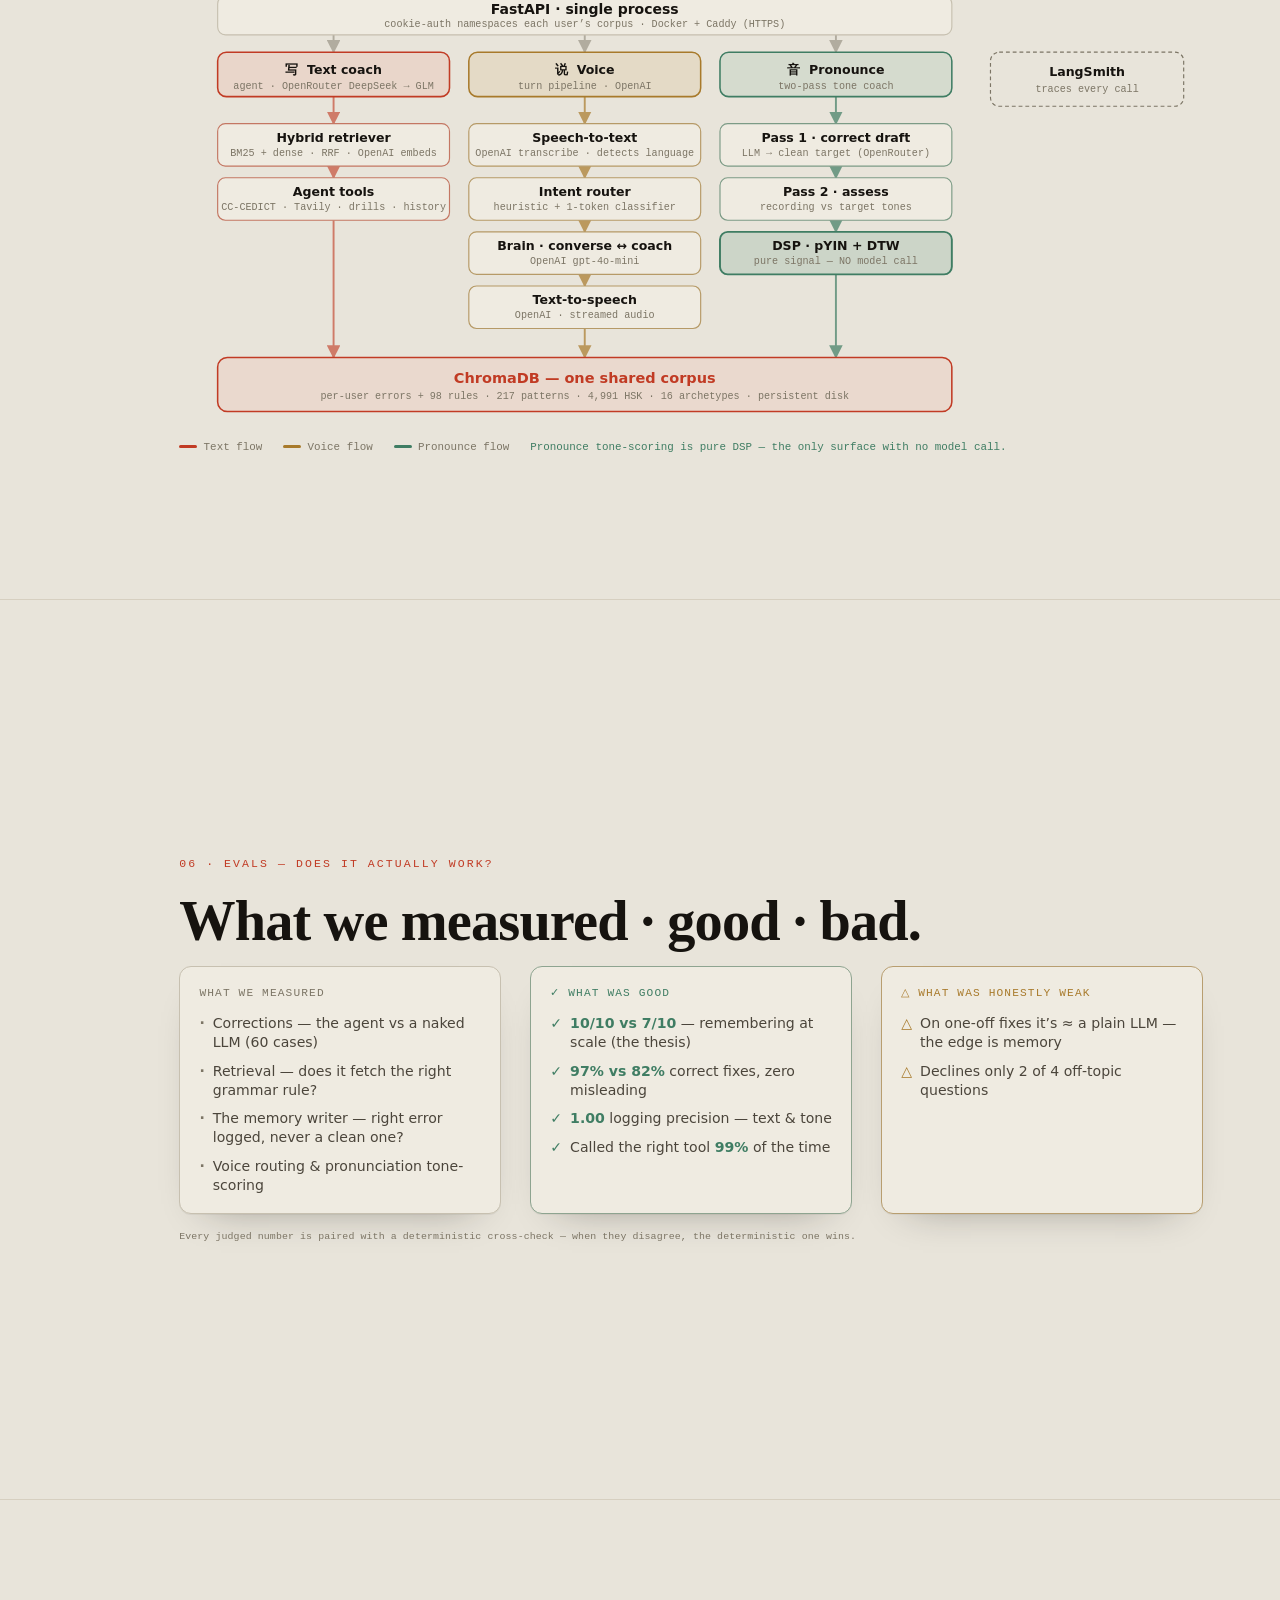
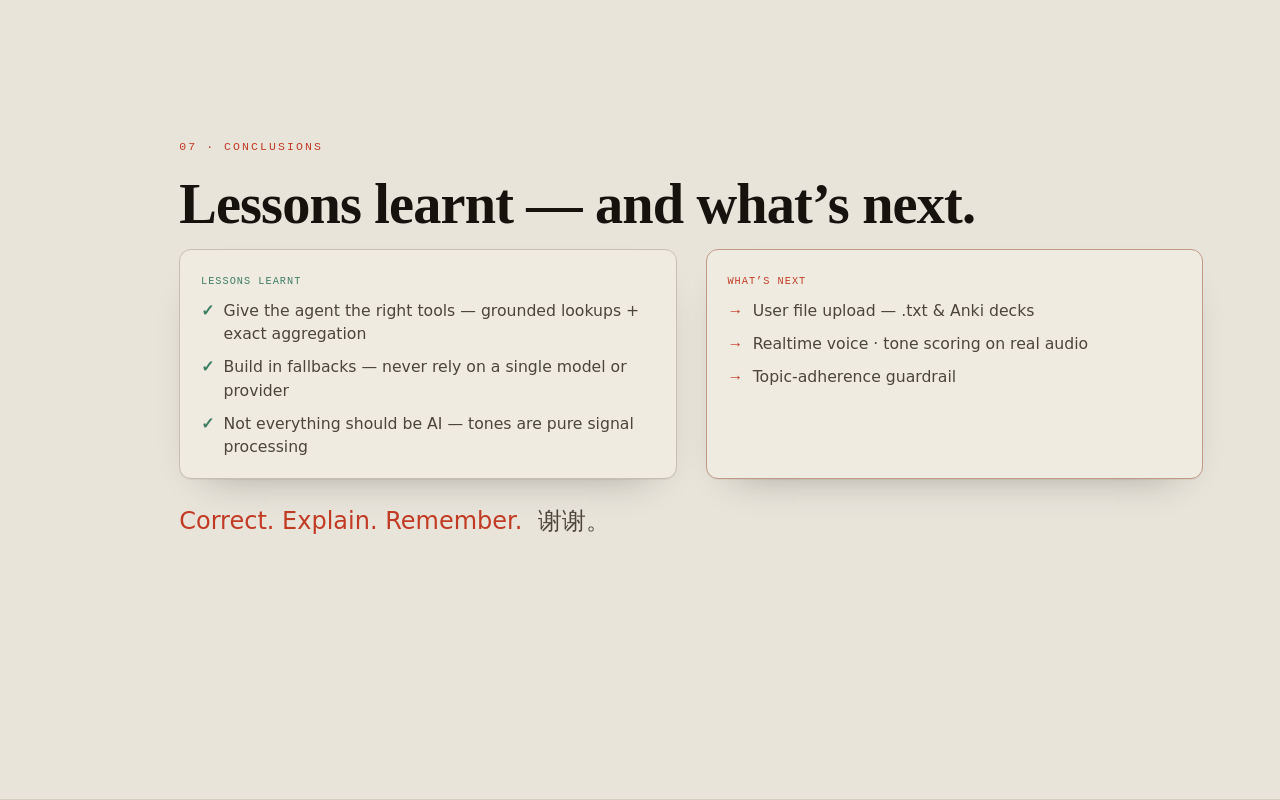
==== commit 541395ba: "docs: merge Problem + Audience into one plateau slide Co-Authored-By: Claude Opus 4.8 <noreply@anthr" ====
--- a/docs/presentation.html
+++ b/docs/presentation.html
@@ -483,23 +483,11 @@
   </section>
 
   <!-- 2 · PROBLEM -->
-  <section class="slide" id="s-problem" data-title="Problem">
+  <section class="slide" id="s-problem" data-title="The plateau">
     <div class="slide__inner">
-      <p class="eyebrow">02 · Problem</p>
-      <div class="grid cols-2" style="align-items:center;">
-        <div>
-          <h2>Every correction<br>evaporates.</h2>
-          <p class="lead">Why the plateau never moves: the same mistakes recur, and nothing keeps a record.</p>
-        </div>
-        <div class="card" style="background:var(--bg-sunk);">
-          <ul class="clean">
-            <li><span class="mk">→</span><span>Attempt a sentence · <b>make an error</b></span></li>
-            <li><span class="mk">→</span><span>App / tutor / partner corrects it</span></li>
-            <li><span class="mk">✕</span><span class="muted">Session ends — <b>correction is gone</b></span></li>
-            <li><span class="mk">↺</span><span class="muted">Same error recurs next time</span></li>
-          </ul>
-        </div>
-      </div>
+      <p class="eyebrow">02 · The problem — and who has it</p>
+      <h2 style="margin-bottom:.25rem;">The intermediate plateau.</h2>
+      <p class="lead" style="max-width:58ch;"><b>HSK 2–4</b> self-taught learners hit a wall — the same mistakes recur, and <b>nothing keeps a record</b>.</p>
 
       <div class="apps">
         <span class="applabel">You already use them all — <b>none of them remember</b></span>
@@ -512,27 +500,6 @@
           <figure class="app"><span class="ic" style="--b:#8C7A5B">📓</span><figcaption>Notebook</figcaption></figure>
         </div>
       </div>
-    </div>
-  </section>
-
-  <!-- 2 · AUDIENCE -->
-  <section class="slide" id="s-audience" data-title="Audience">
-    <div class="slide__inner">
-      <p class="eyebrow">03 · Audience</p>
-      <div class="grid cols-2" style="align-items:center;">
-        <div>
-          <h2>The intermediate<br>plateau.</h2>
-          <p class="lead"><b>HSK 2–4</b> · self-taught adult English speakers.</p>
-        </div>
-        <div class="card" style="border-color:color-mix(in srgb, var(--accent) 35%, var(--rule));">
-          <p class="role" style="color:var(--accent);">The shared gap</p>
-          <ul class="clean" style="margin-top:.6rem;">
-            <li><span class="mk">·</span><span>No persistent error log</span></li>
-            <li><span class="mk">·</span><span>No adaptation to the individual</span></li>
-            <li><span class="mk">·</span><span>Nothing guiding them <b>between</b> sessions</span></li>
-          </ul>
-        </div>
-      </div>
 
       <div class="platstats">
         <div class="row">
@@ -545,10 +512,10 @@
     </div>
   </section>
 
-  <!-- 4 · SOLUTION -->
+  <!-- 3 · SOLUTION -->
   <section class="slide" id="s-solution" data-title="Solution">
     <div class="slide__inner">
-      <p class="eyebrow">04 · Solution</p>
+      <p class="eyebrow">03 · Solution</p>
       <h2>Three coaches, one corpus.</h2>
       <div class="grid cols-3" style="margin-top:.3rem;">
         <div class="card"><h3><span class="kanji">写</span> Text</h3><p class="role">agent · 5 tools</p><p>Fix, explain the root cause, log the mistake.</p></div>
@@ -566,7 +533,7 @@
   <!-- 5 · DEMO -->
   <section class="slide" id="s-demo" data-title="Demo">
     <div class="slide__inner">
-      <p class="eyebrow">05 · Demo</p>
+      <p class="eyebrow">04 · Demo</p>
       <div class="videoembed">
         <iframe src="https://www.youtube-nocookie.com/embed/O0jcxvkNCfY"
                 title="Mandarin Coach — app demo"
@@ -581,7 +548,7 @@
   <!-- 6 · INFRA -->
   <section class="slide" id="s-infra" data-title="Infra">
     <div class="slide__inner">
-      <p class="eyebrow">06 · Infrastructure</p>
+      <p class="eyebrow">05 · Infrastructure</p>
       <h2 style="margin:0 0 .3rem;">Three entries, one corpus.</h2>
       <div class="archwrap">
         <svg class="arch" viewBox="0 0 1060 500" role="img" aria-label="Architecture flow: three entry pipelines sharing one corpus">
@@ -693,7 +660,7 @@
   <!-- 7 · EVALS -->
   <section class="slide" id="s-success" data-title="Evals">
     <div class="slide__inner">
-      <p class="eyebrow">07 · Evals — does it actually work?</p>
+      <p class="eyebrow">06 · Evals — does it actually work?</p>
       <h2 style="margin-bottom:1rem;">What we measured · good · bad.</h2>
       <div class="grid cols-3 evalgrid">
         <div class="ecol measured">
@@ -729,7 +696,7 @@
   <!-- 8 · CONCLUSIONS -->
   <section class="slide" id="s-conclusions" data-title="Conclusions">
     <div class="slide__inner">
-      <p class="eyebrow">08 · Conclusions</p>
+      <p class="eyebrow">07 · Conclusions</p>
       <h2>Lessons learnt — and what’s next.</h2>
       <div class="grid cols-2" style="margin-top:.3rem;">
         <div class="card">
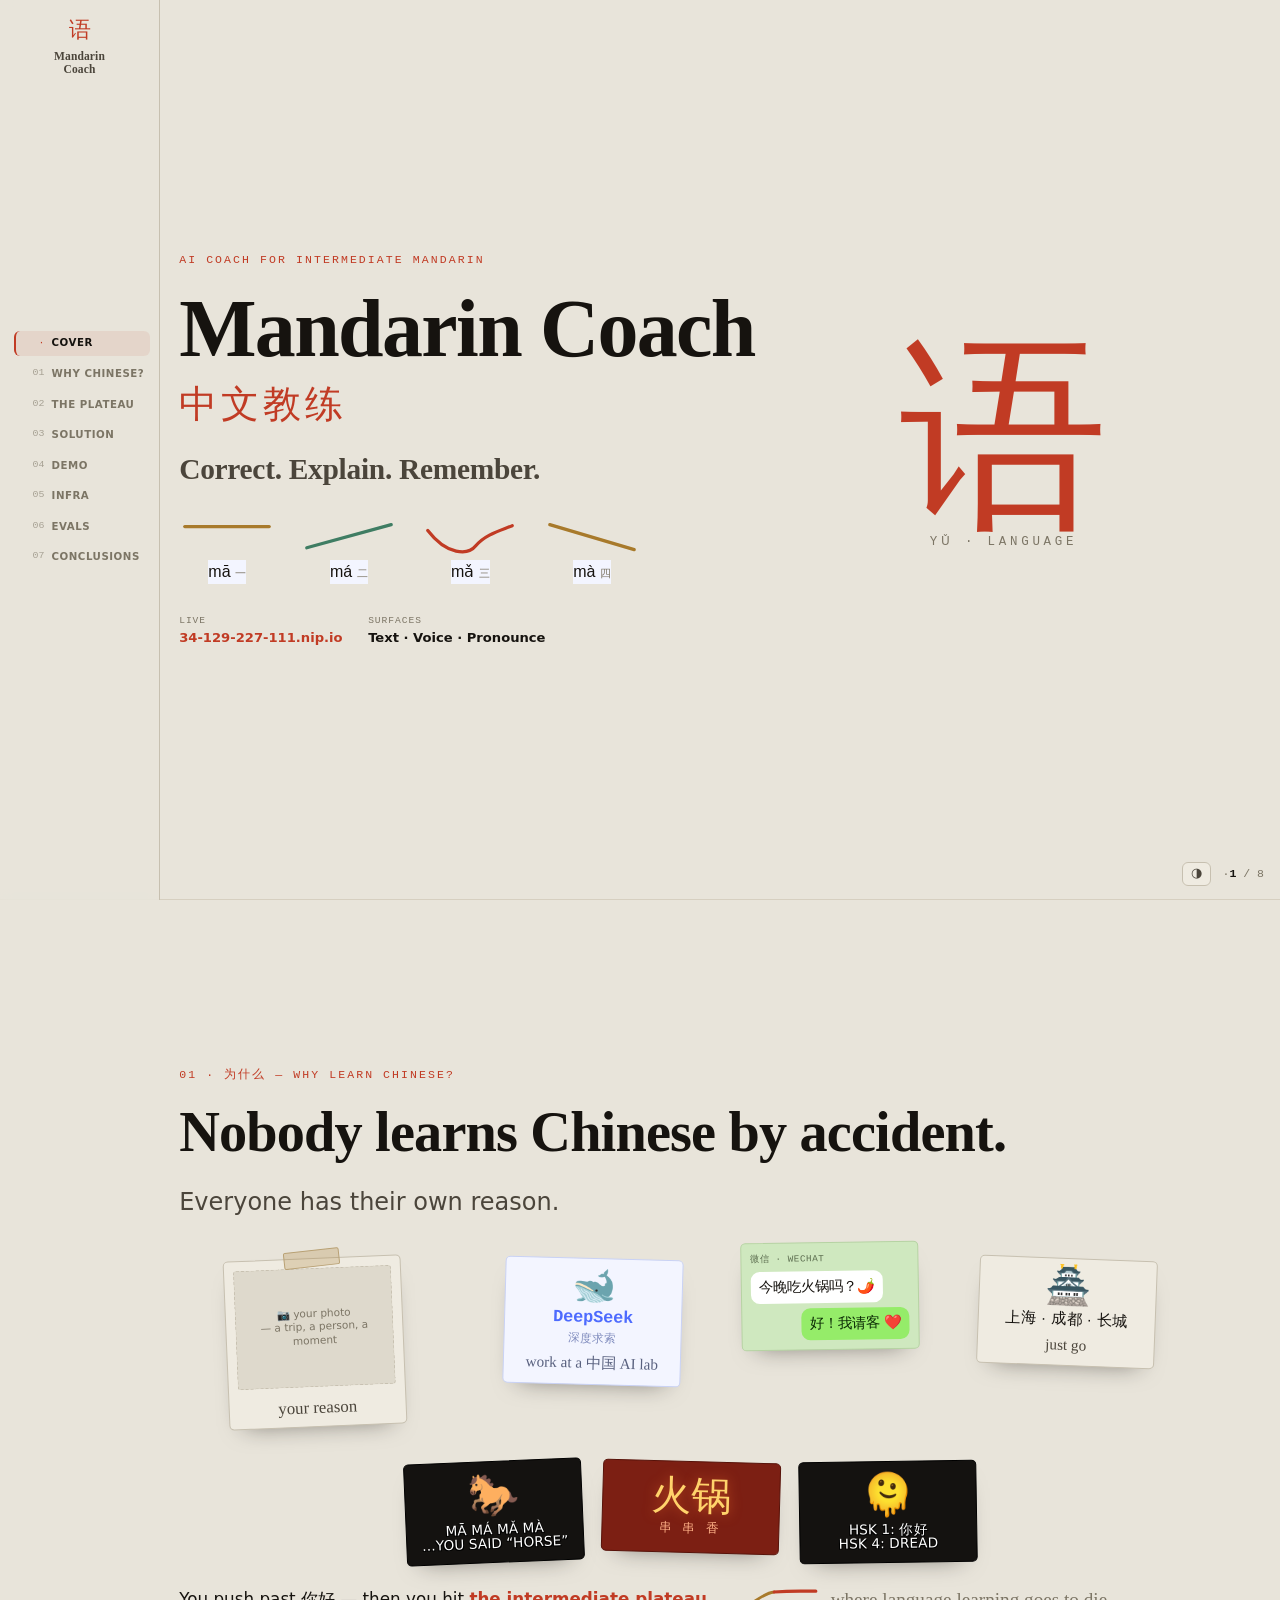
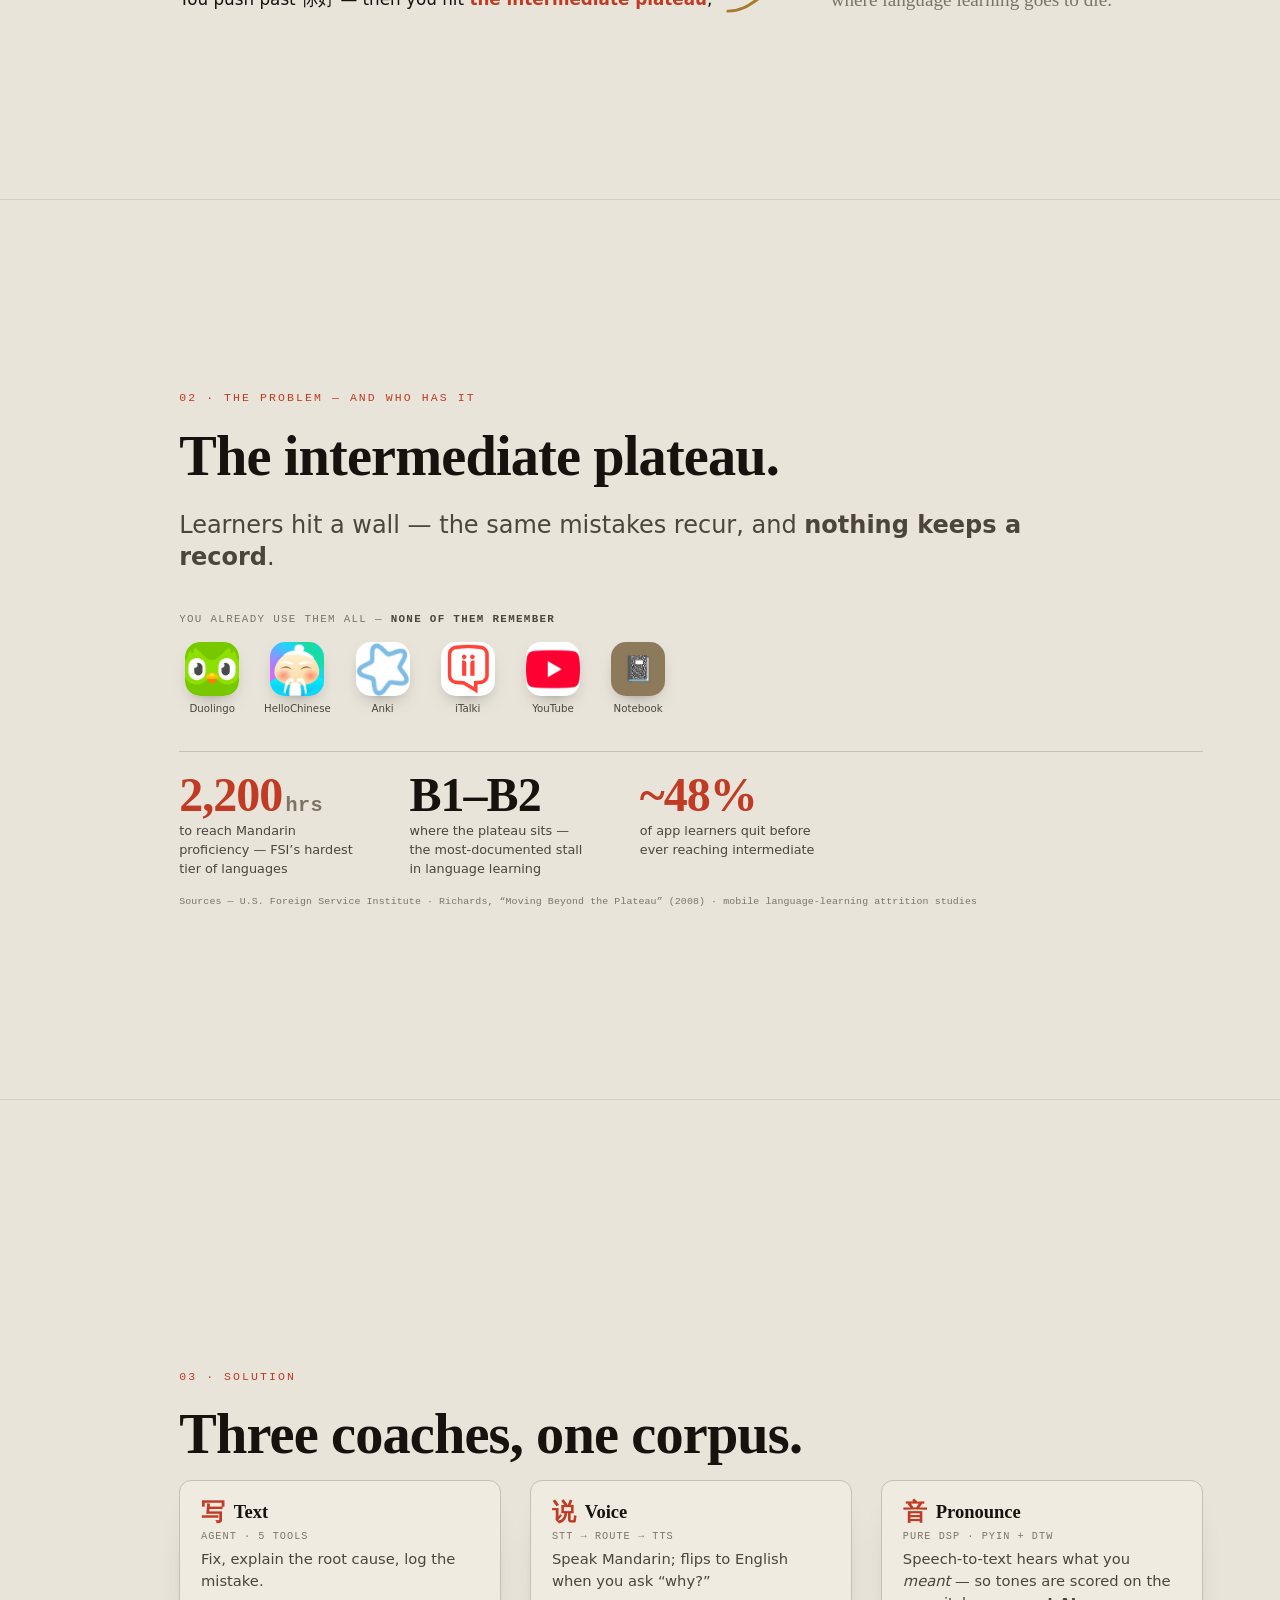
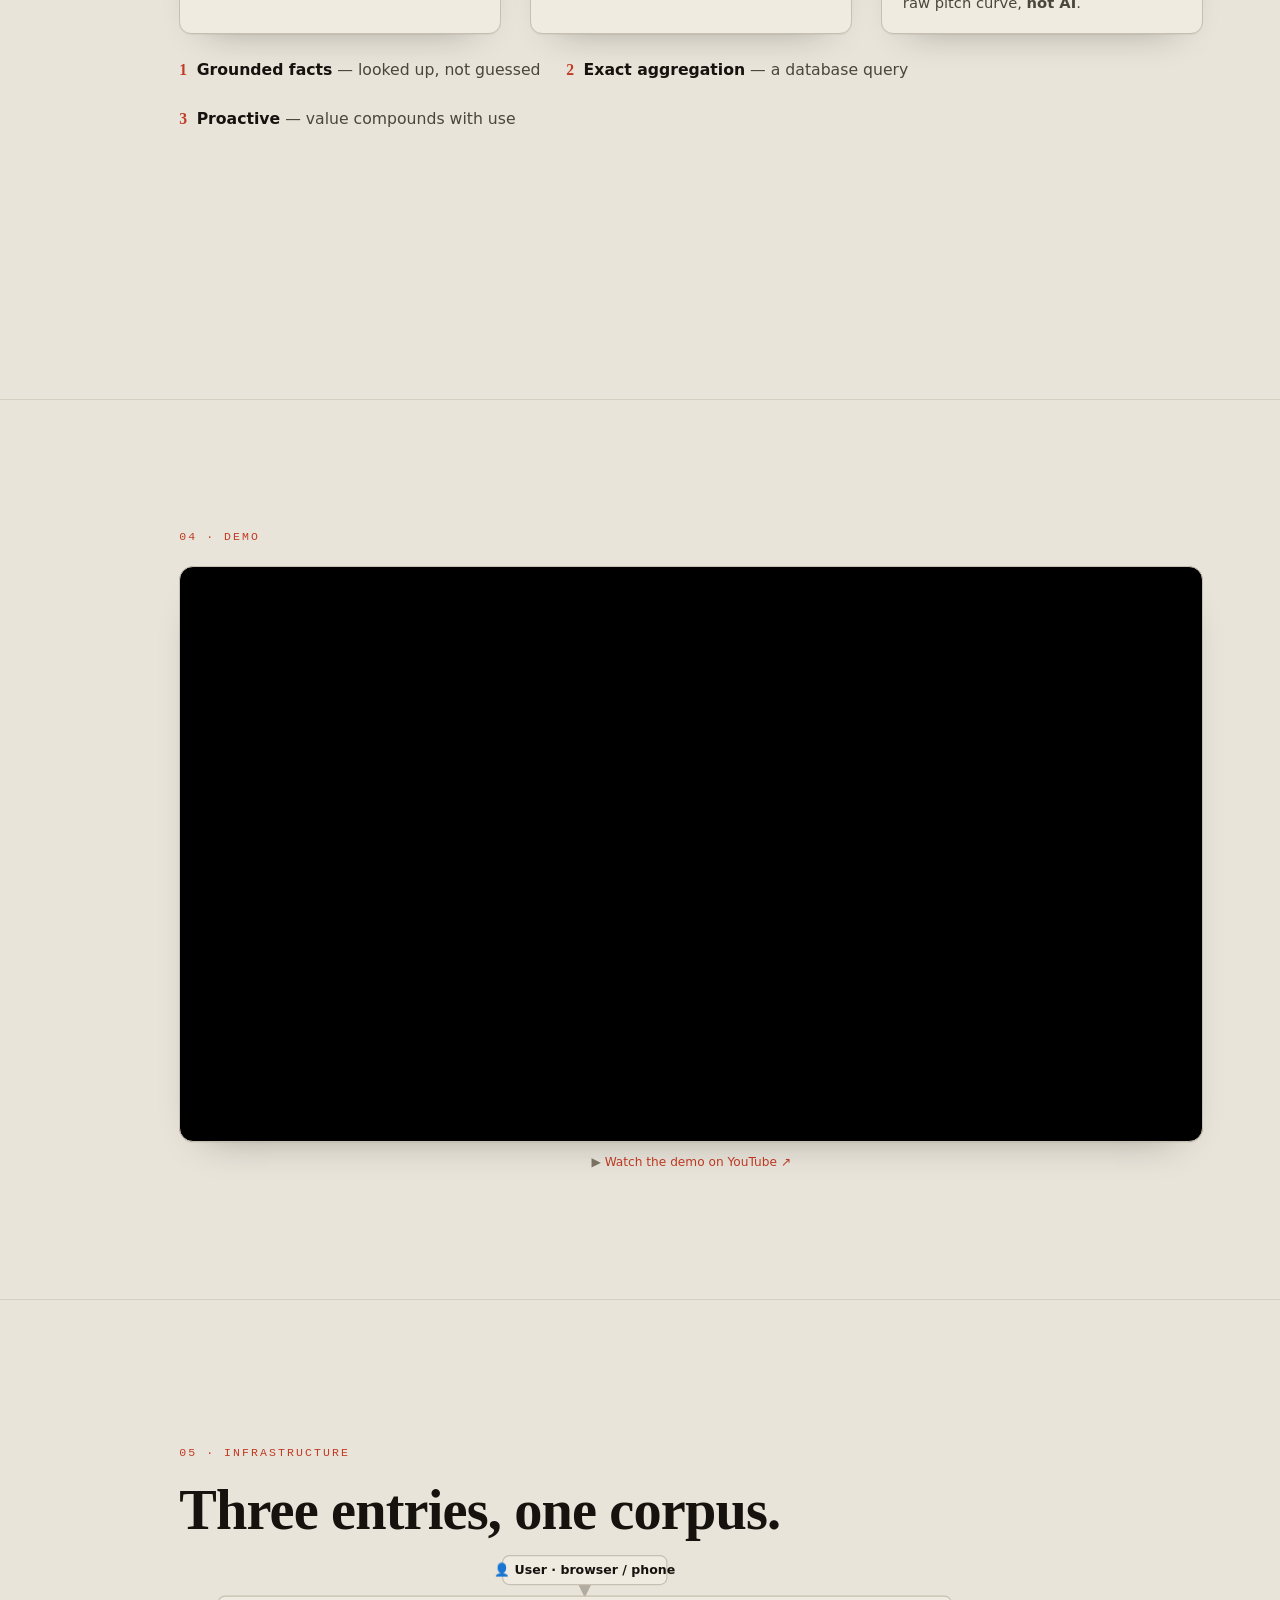
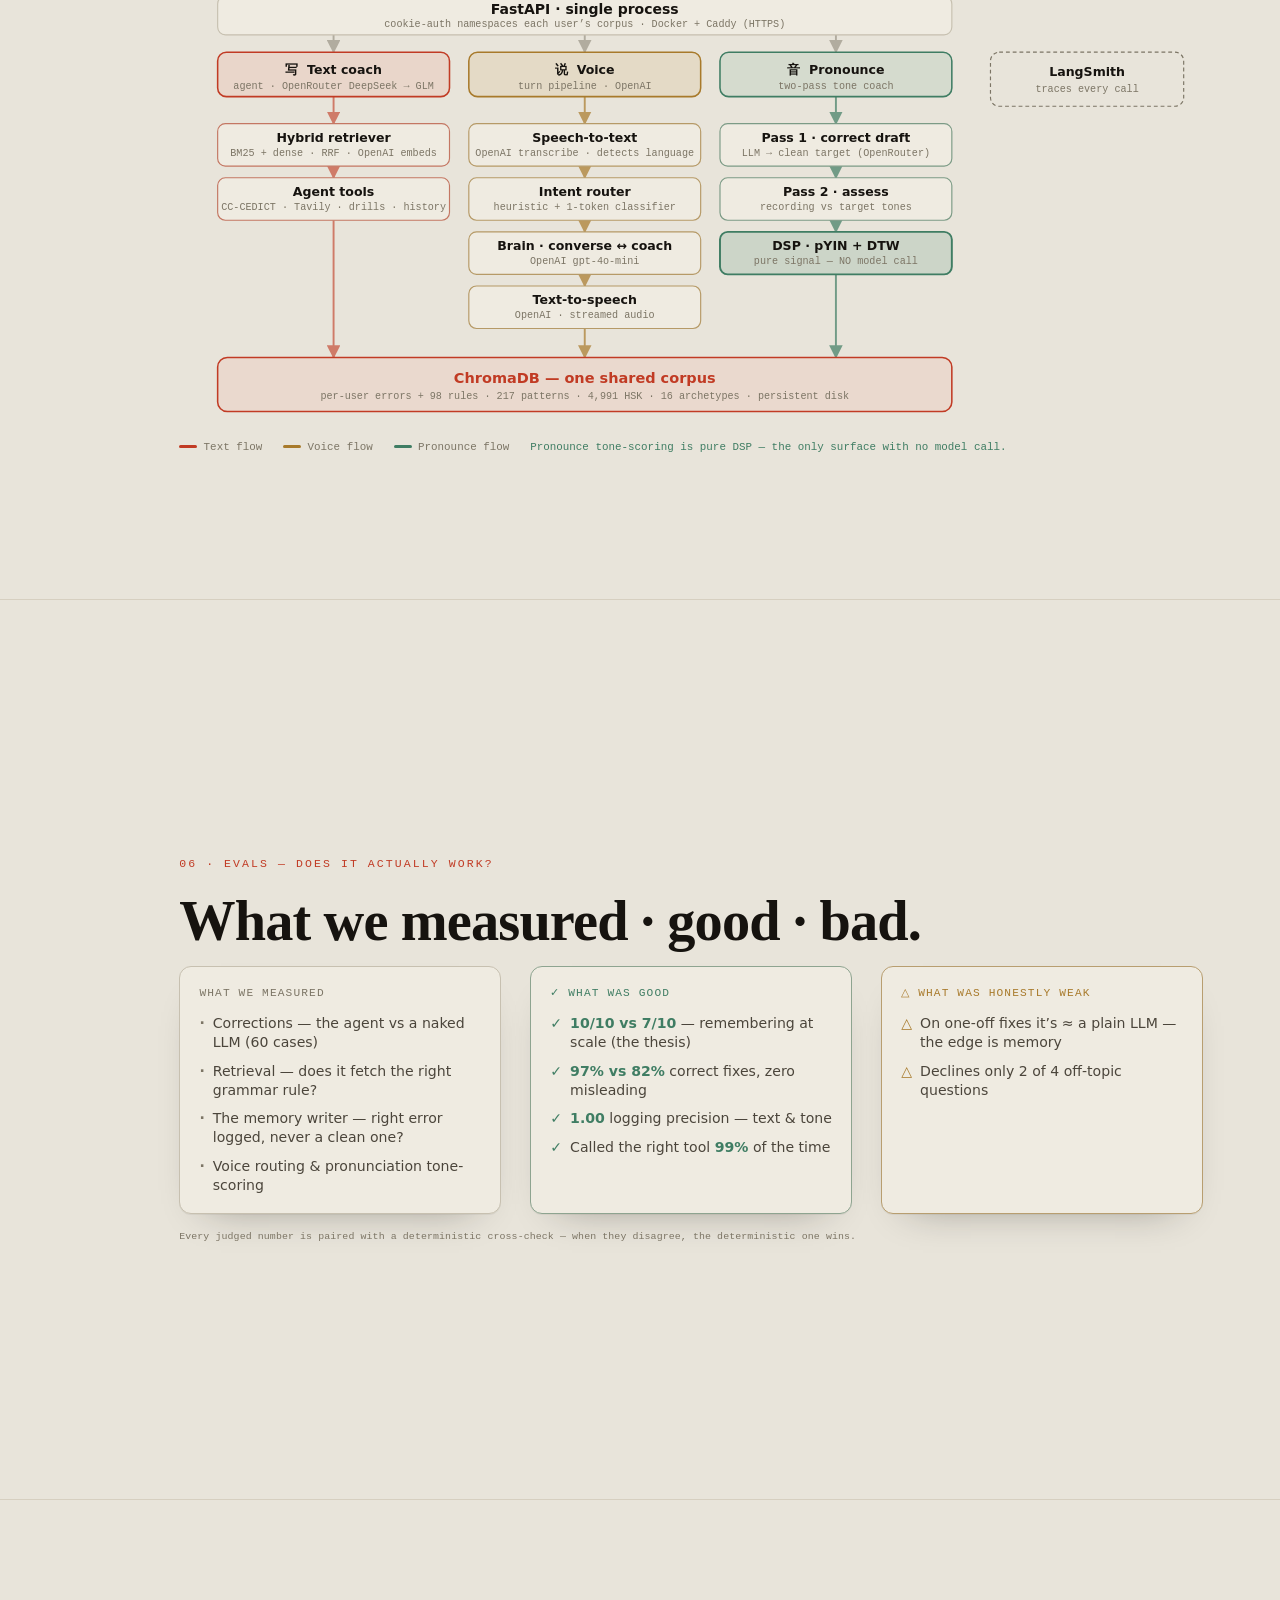
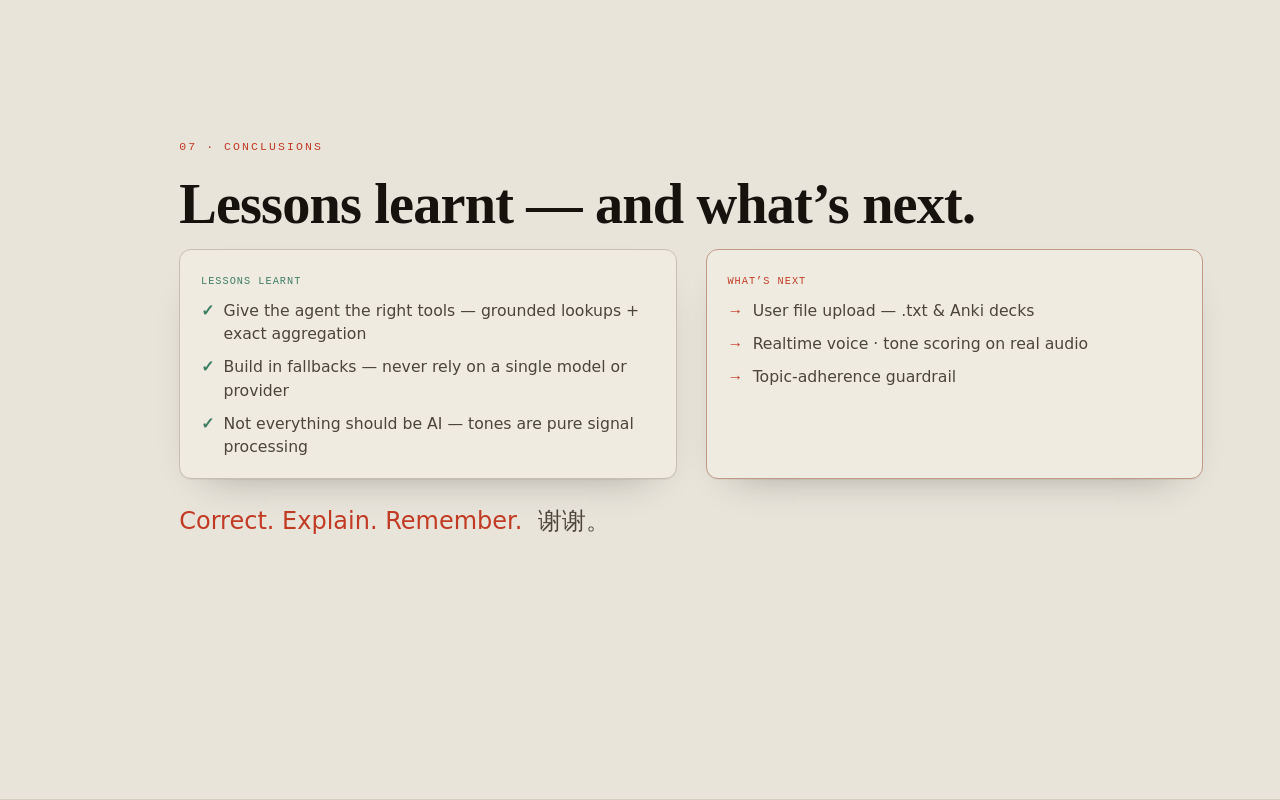
==== commit 00d5d3c3: "refine presentation script and HTML for clarity and conciseness" ====
--- a/docs/presentation.html
+++ b/docs/presentation.html
@@ -487,7 +487,7 @@
     <div class="slide__inner">
       <p class="eyebrow">02 · The problem — and who has it</p>
       <h2 style="margin-bottom:.25rem;">The intermediate plateau.</h2>
-      <p class="lead" style="max-width:58ch;"><b>HSK 2–4</b> self-taught learners hit a wall — the same mistakes recur, and <b>nothing keeps a record</b>.</p>
+      <p class="lead" style="max-width:58ch;">Learners hit a wall — the same mistakes recur, and <b>nothing keeps a record</b>.</p>
 
       <div class="apps">
         <span class="applabel">You already use them all — <b>none of them remember</b></span>
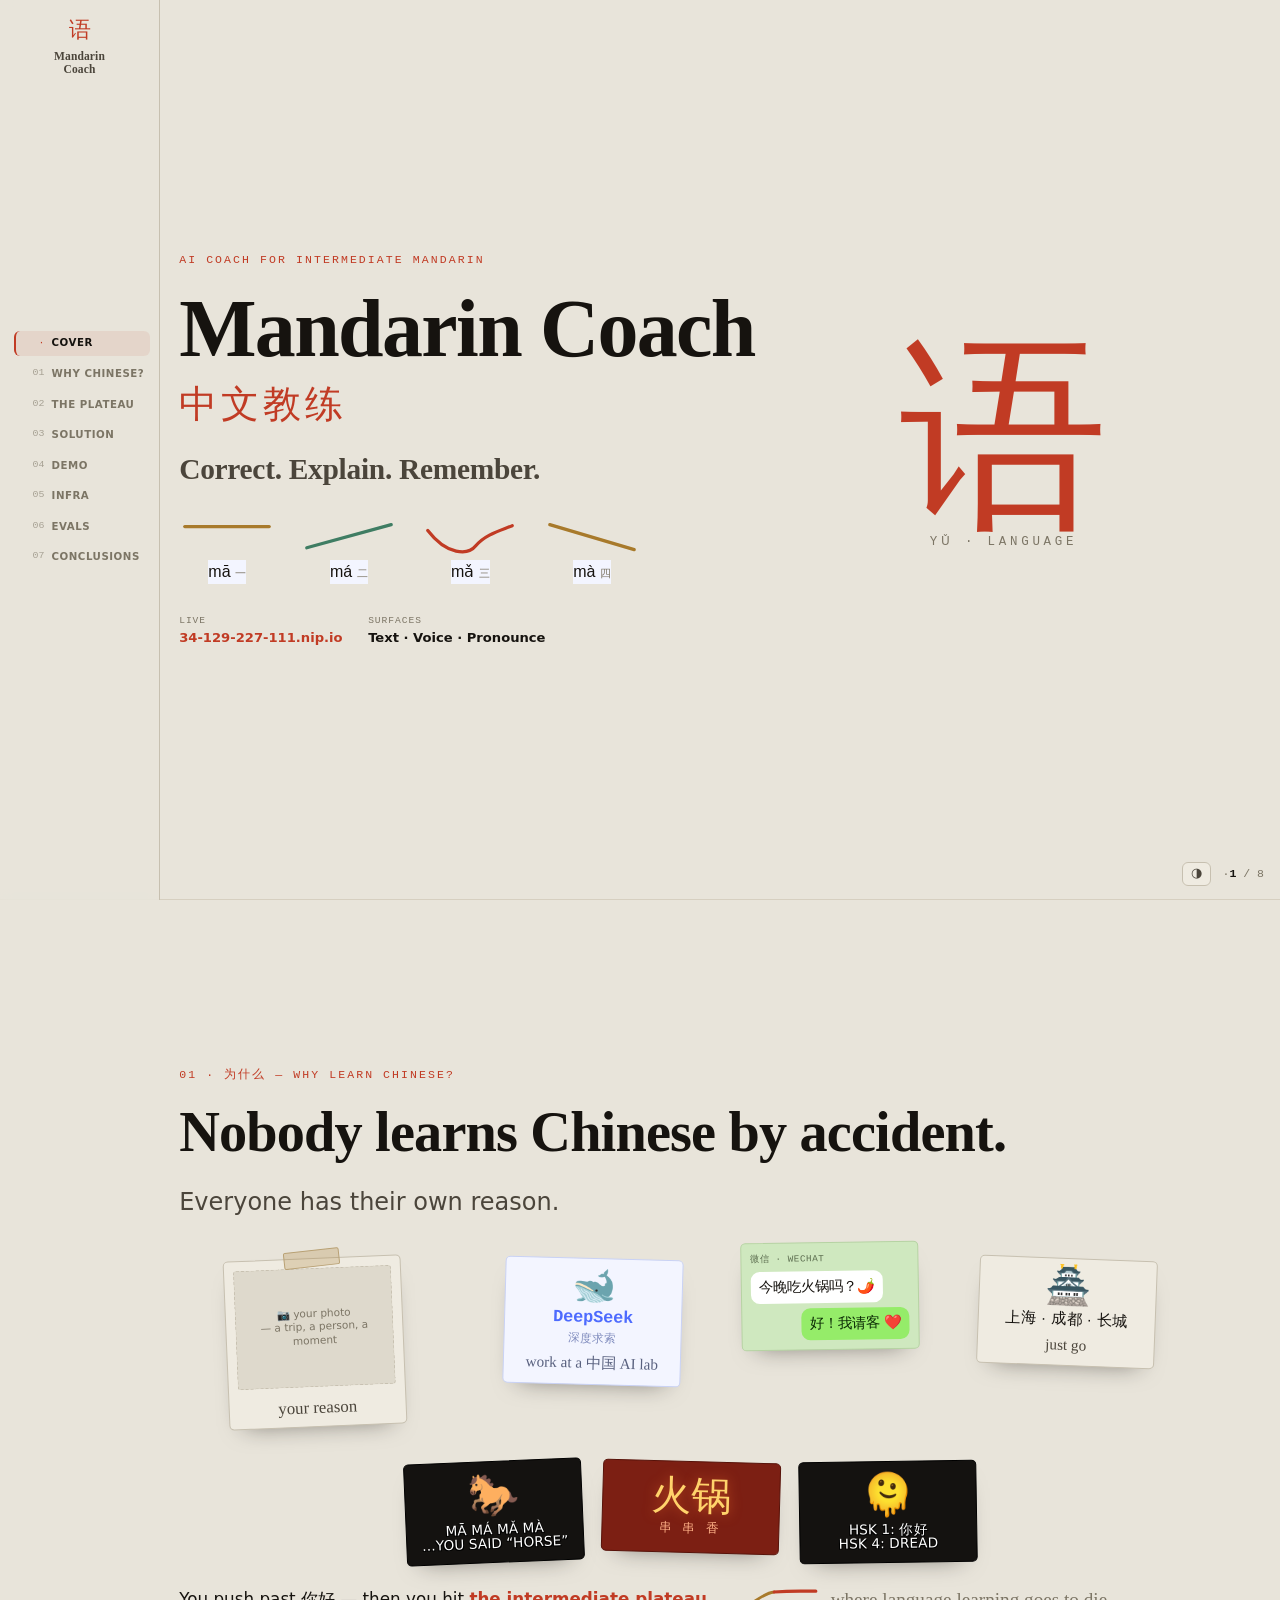
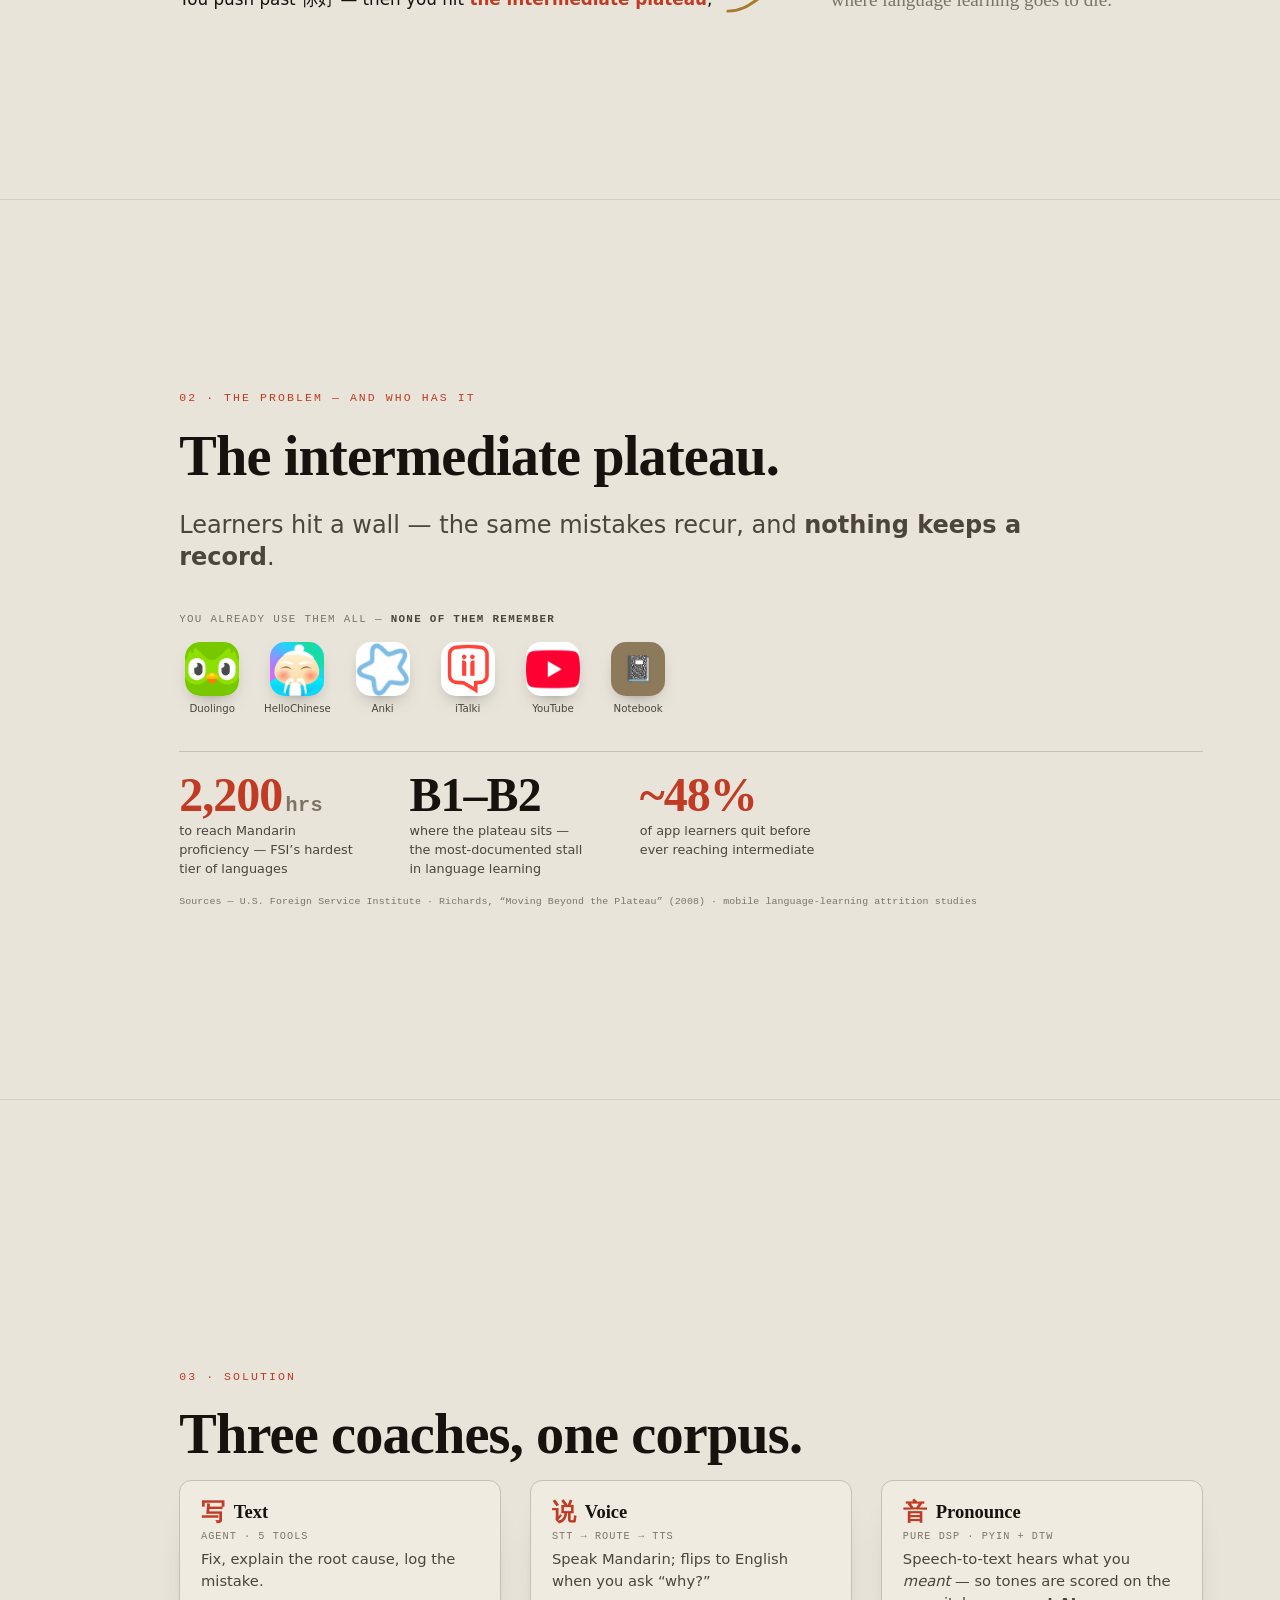
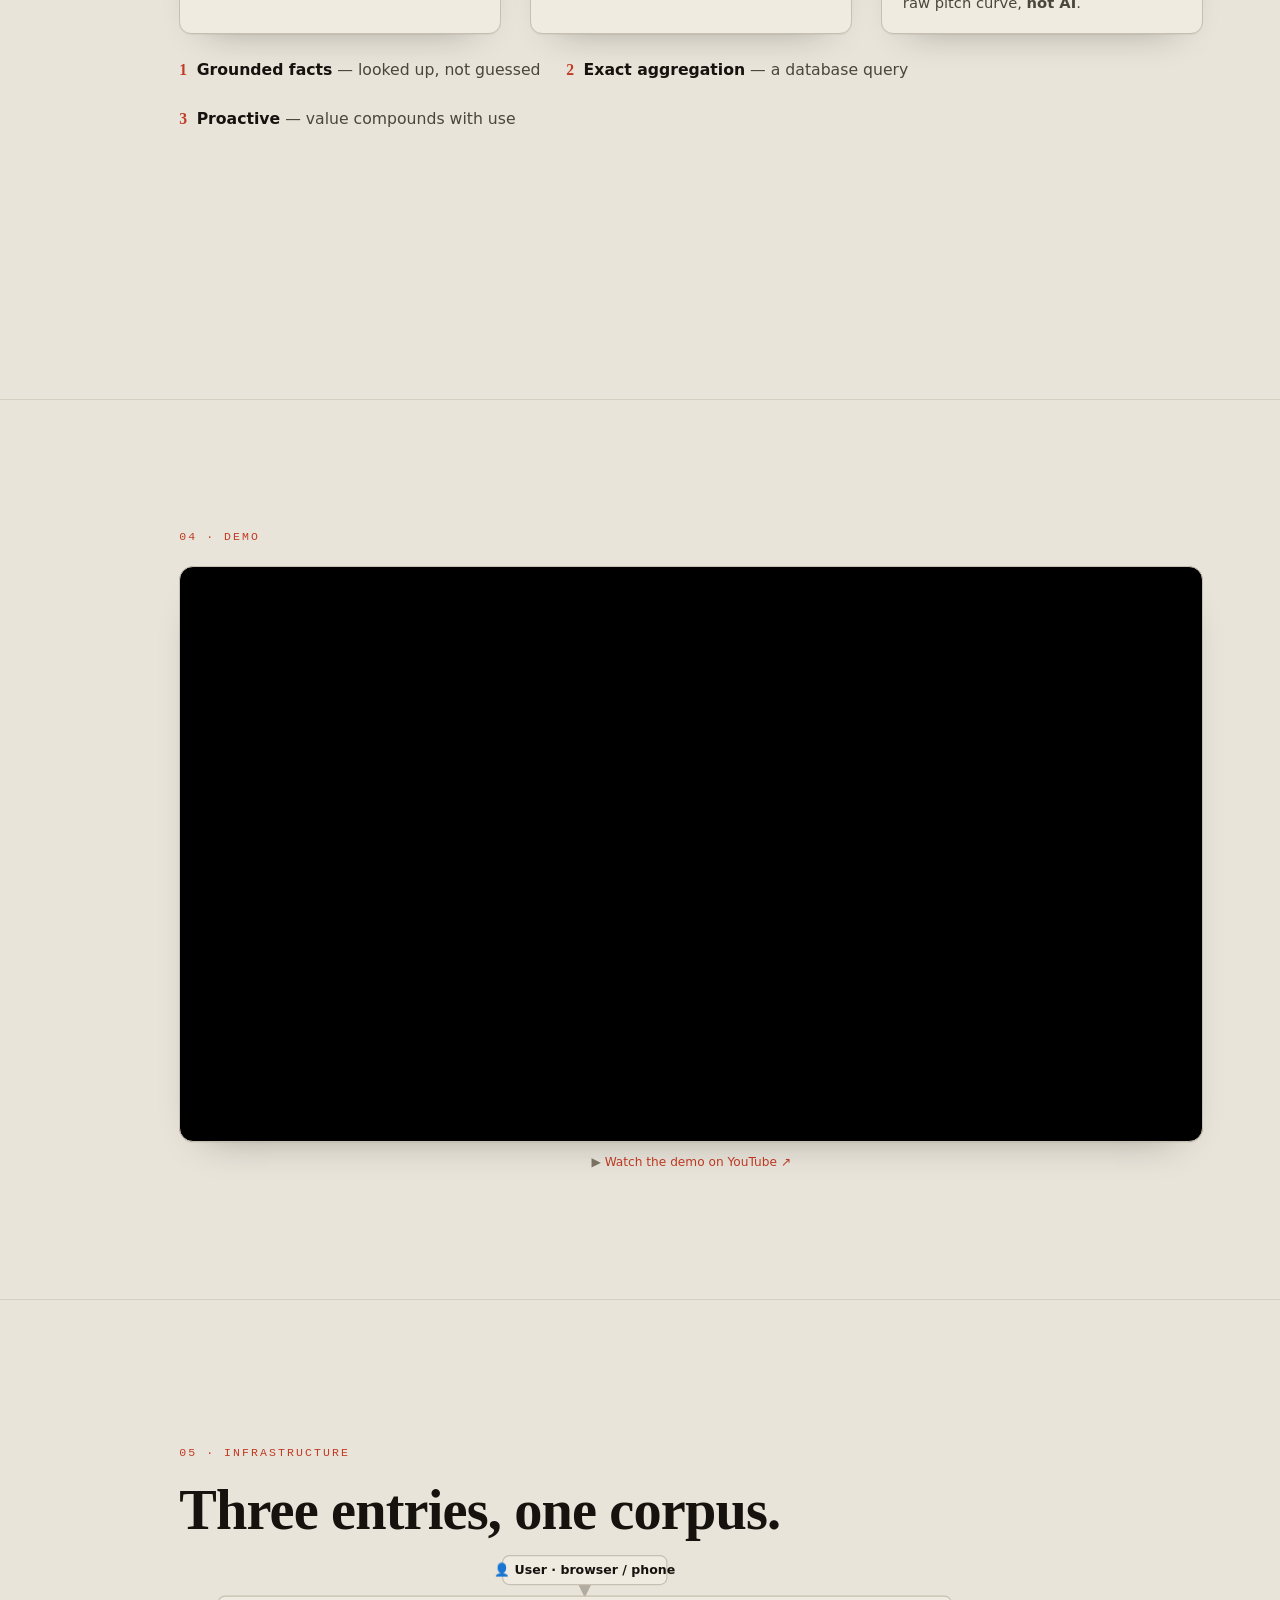
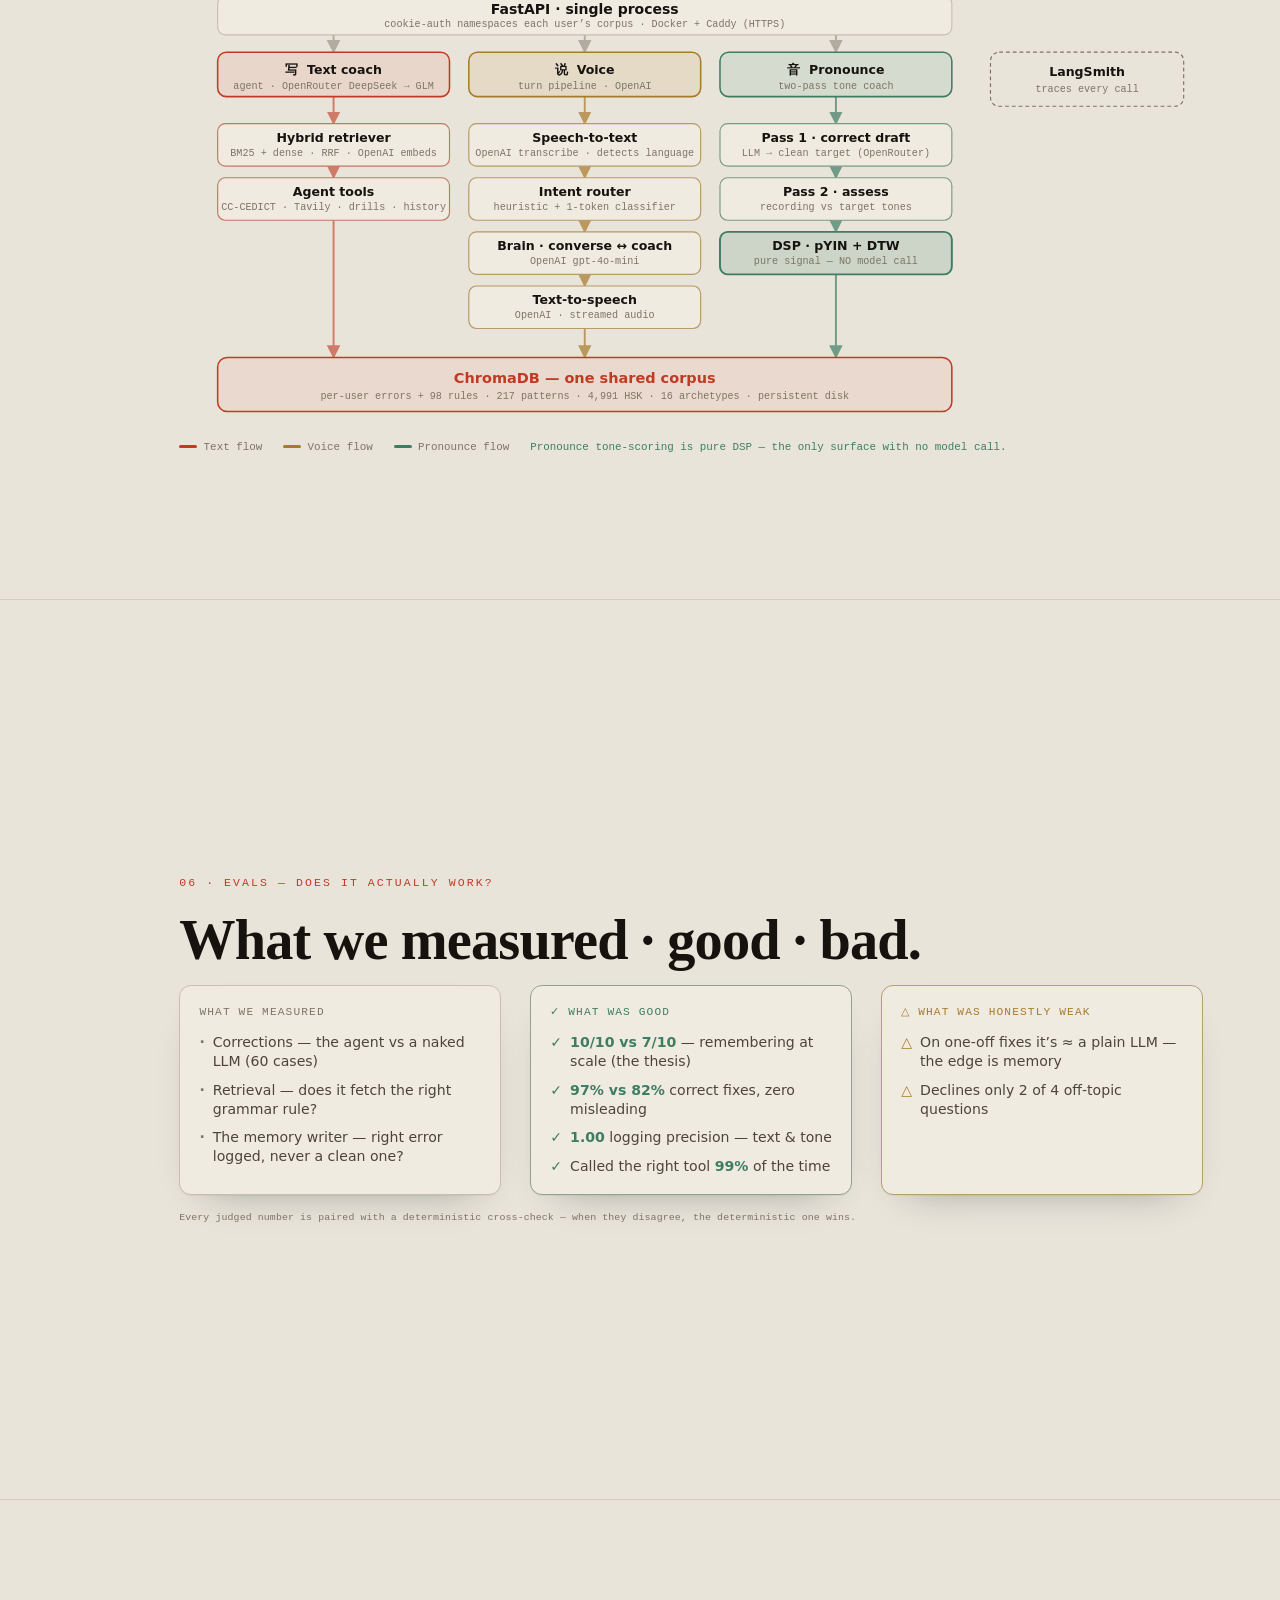
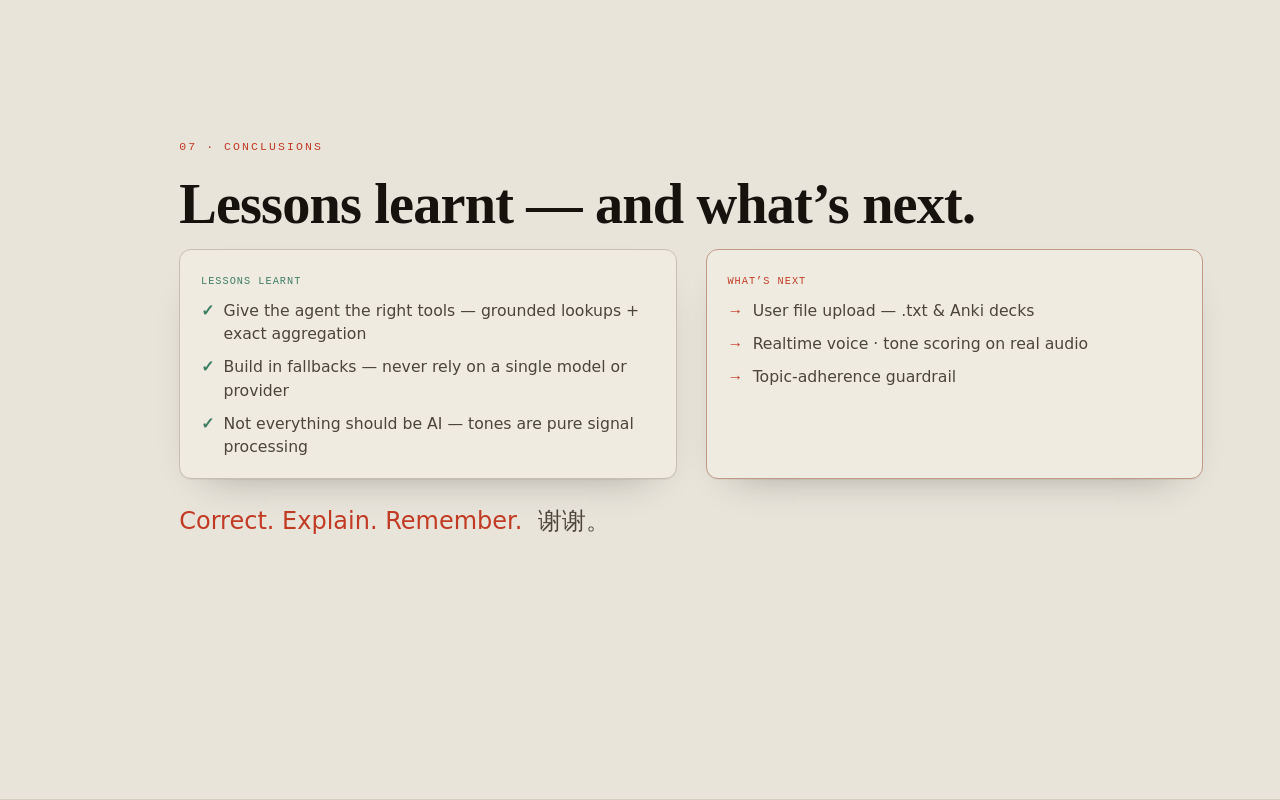
==== commit 35ad0c71: "refactor presentation script for clarity and remove redundant content from HTML" ====
--- a/docs/presentation.html
+++ b/docs/presentation.html
@@ -669,7 +669,6 @@
             <li><span class="m">·</span><span>Corrections — the agent vs a naked LLM (60 cases)</span></li>
             <li><span class="m">·</span><span>Retrieval — does it fetch the right grammar rule?</span></li>
             <li><span class="m">·</span><span>The memory writer — right error logged, never a clean one?</span></li>
-            <li><span class="m">·</span><span>Voice routing &amp; pronunciation tone-scoring</span></li>
           </ul>
         </div>
         <div class="ecol good">
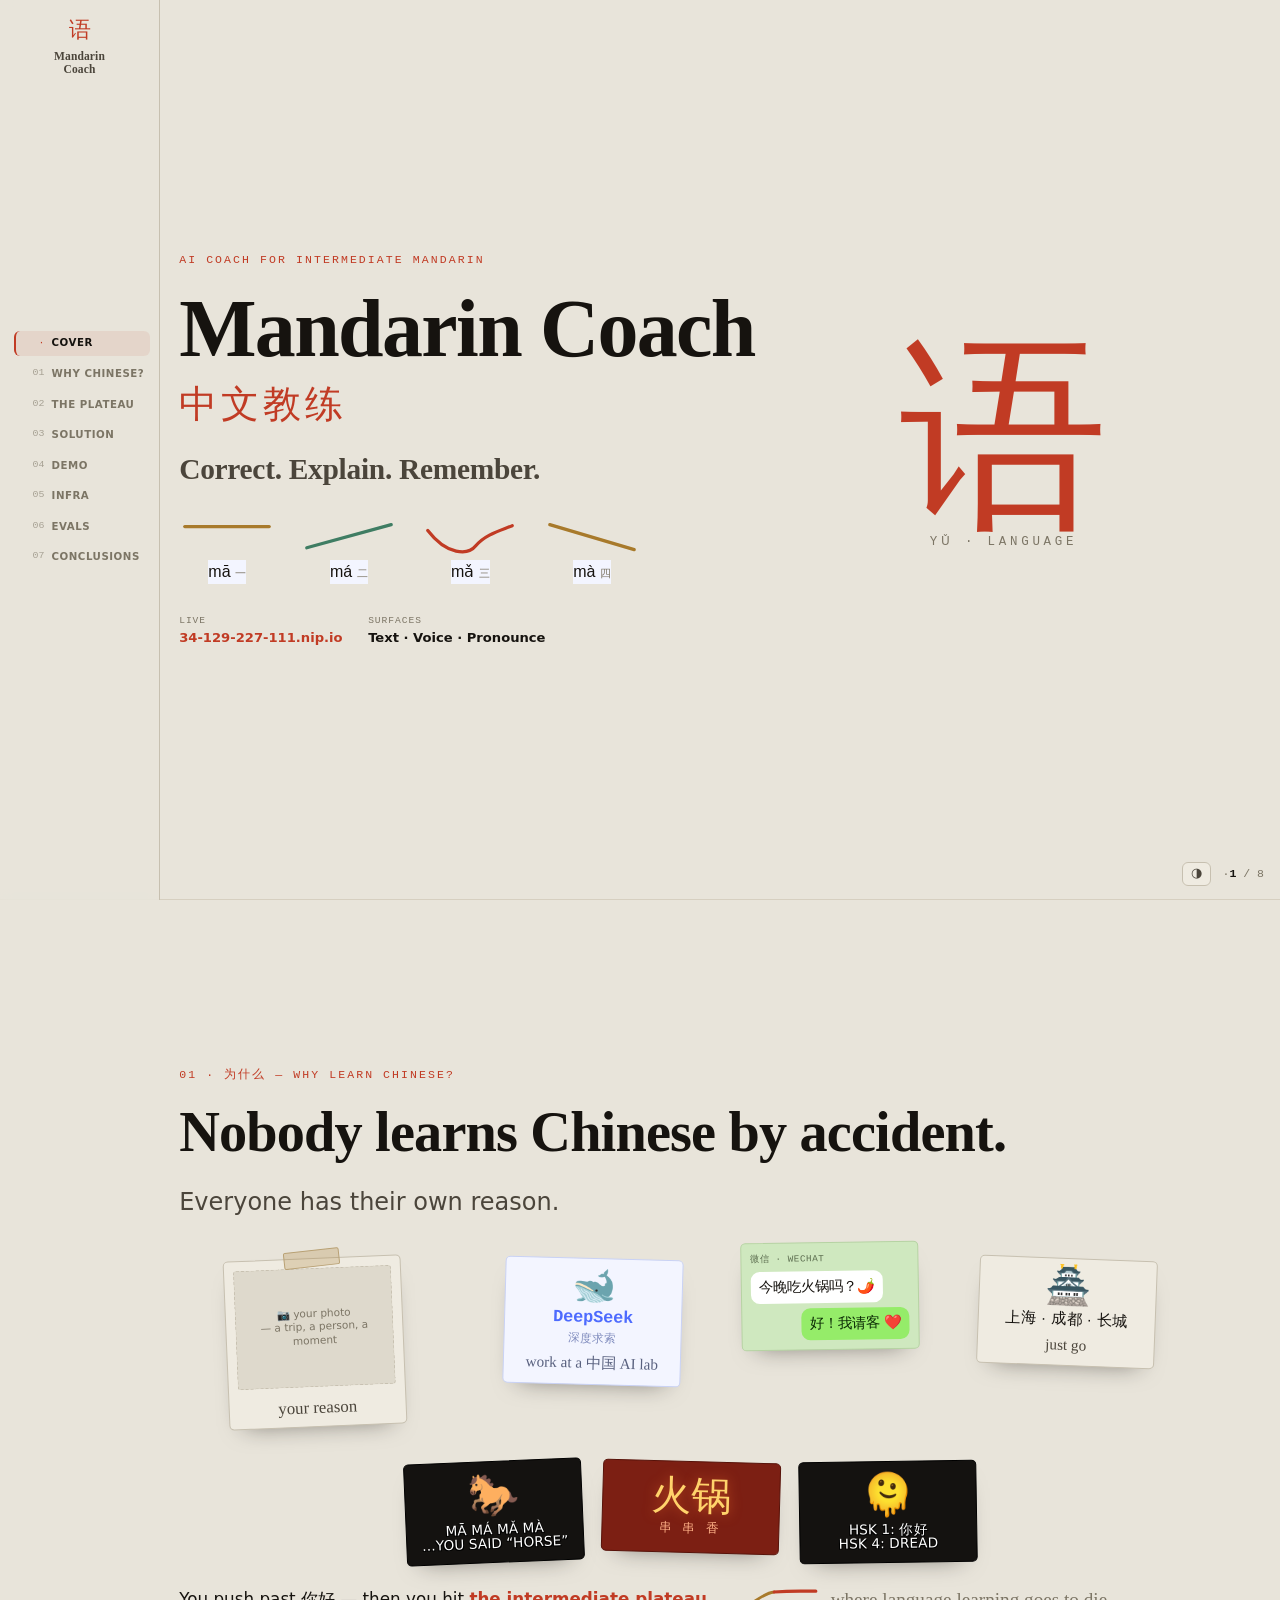
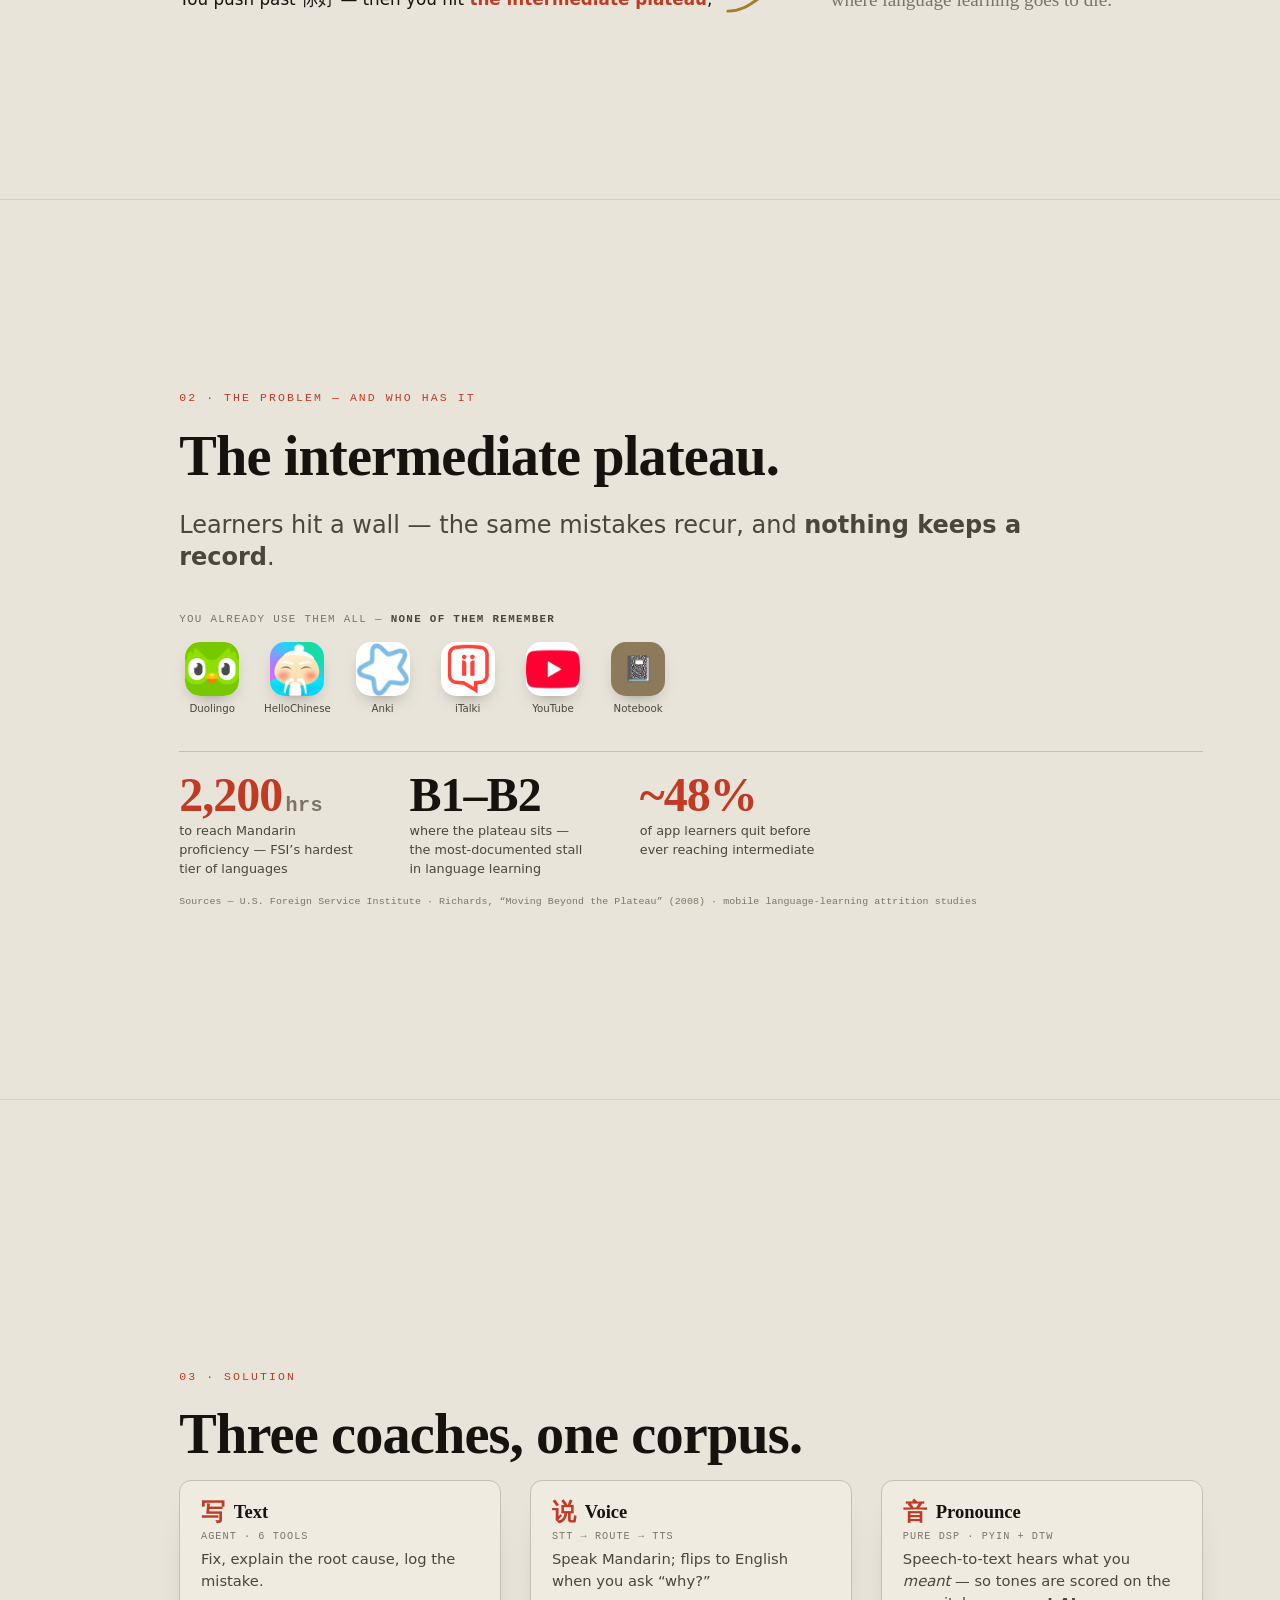
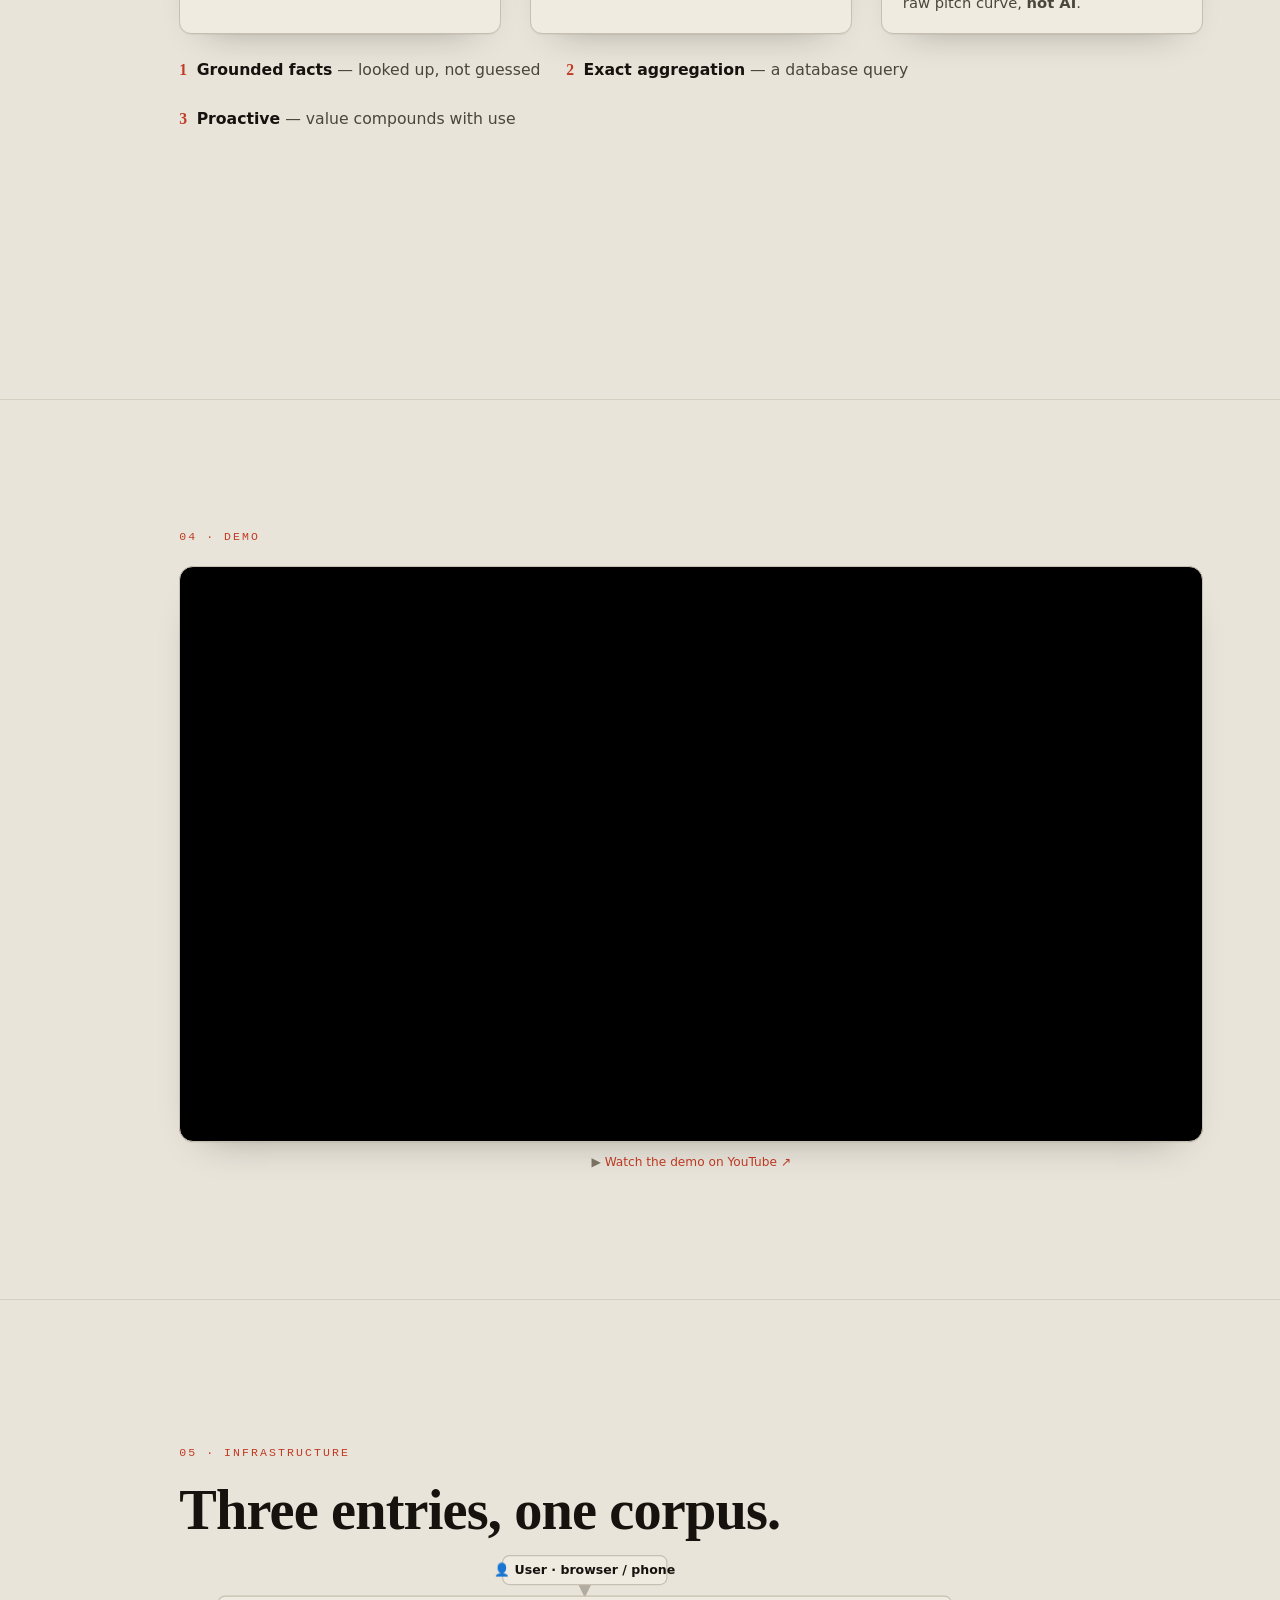
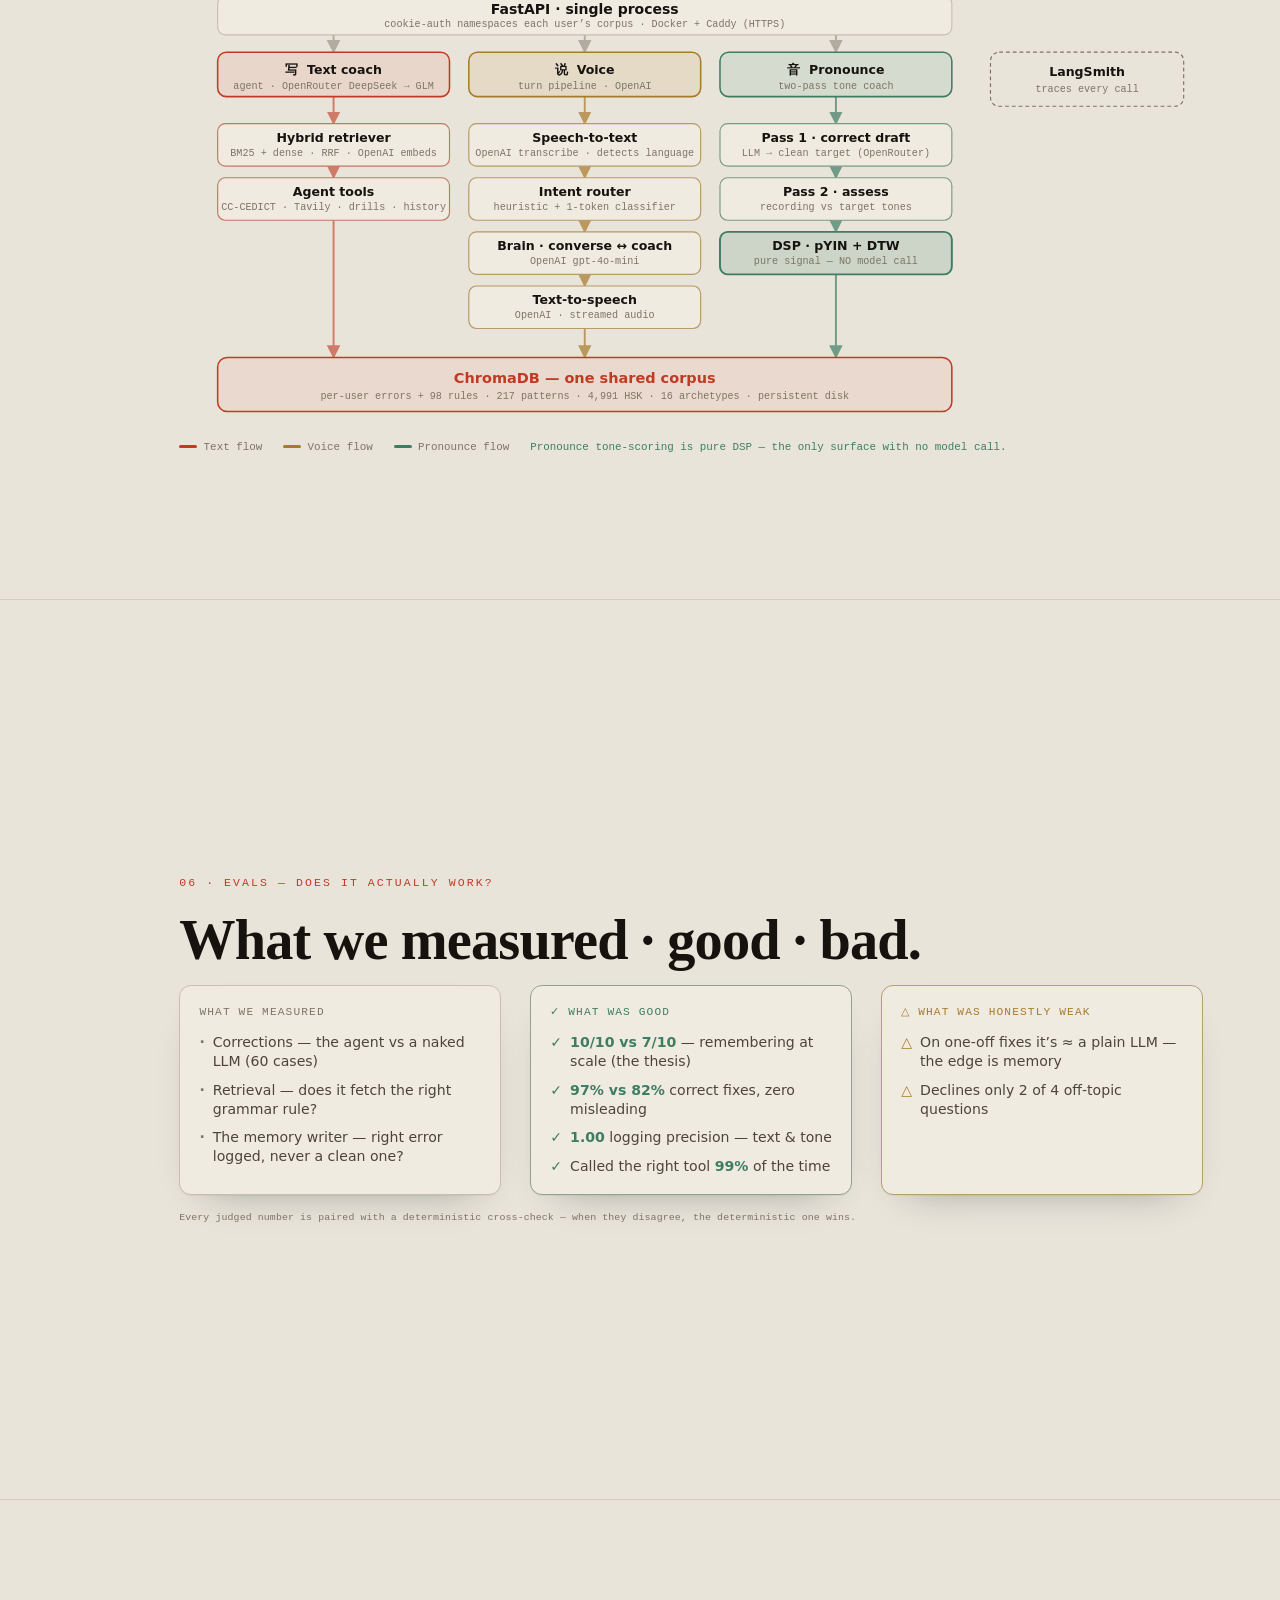
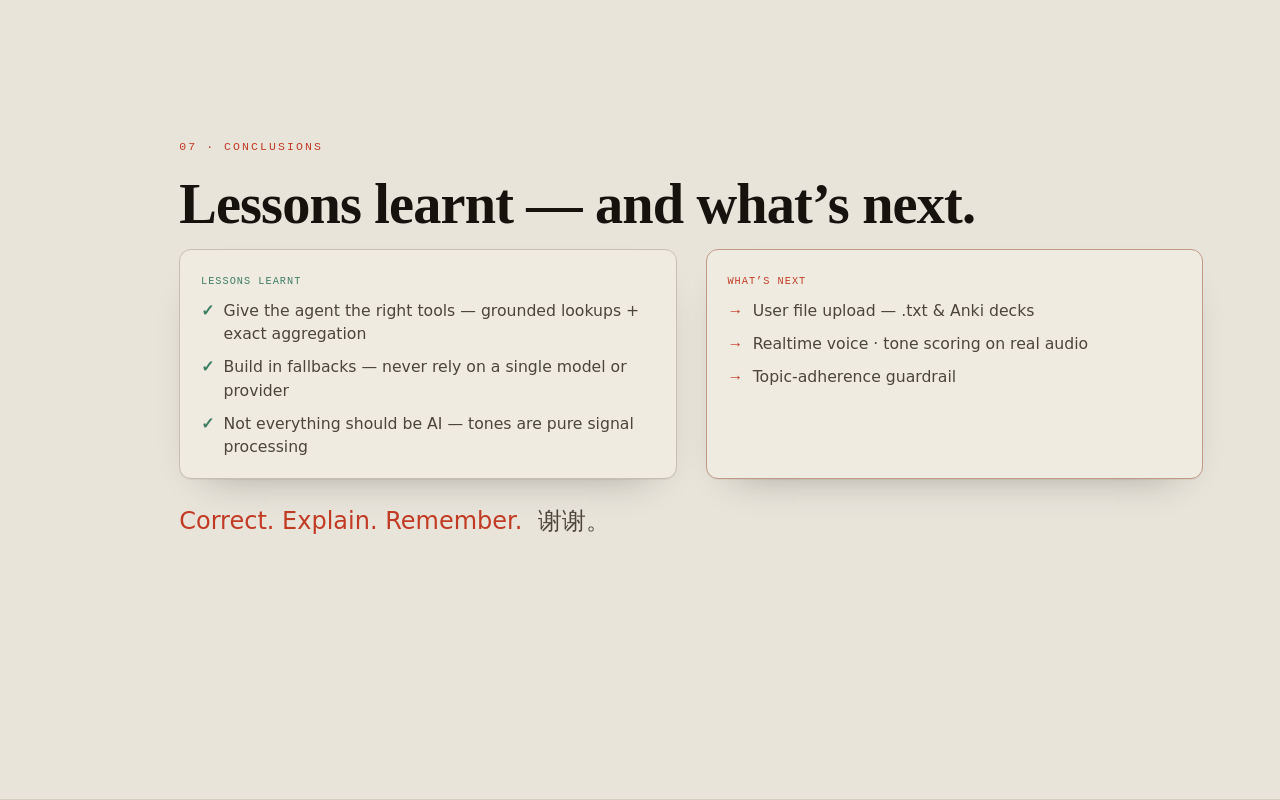
==== commit 42b086af: "feat: add HSK vocab_explorer tool; remove dead code + archived UI Add a 6th agent tool, vocab_explor" ====
--- a/docs/presentation.html
+++ b/docs/presentation.html
@@ -518,7 +518,7 @@
       <p class="eyebrow">03 · Solution</p>
       <h2>Three coaches, one corpus.</h2>
       <div class="grid cols-3" style="margin-top:.3rem;">
-        <div class="card"><h3><span class="kanji">写</span> Text</h3><p class="role">agent · 5 tools</p><p>Fix, explain the root cause, log the mistake.</p></div>
+        <div class="card"><h3><span class="kanji">写</span> Text</h3><p class="role">agent · 6 tools</p><p>Fix, explain the root cause, log the mistake.</p></div>
         <div class="card"><h3><span class="kanji">说</span> Voice</h3><p class="role">STT → route → TTS</p><p>Speak Mandarin; flips to English when you ask “why?”</p></div>
         <div class="card"><h3><span class="kanji">音</span> Pronounce</h3><p class="role">pure DSP · pYIN + DTW</p><p>Speech-to-text hears what you <em>meant</em> — so tones are scored on the raw pitch curve, <b>not AI</b>.</p></div>
       </div>
